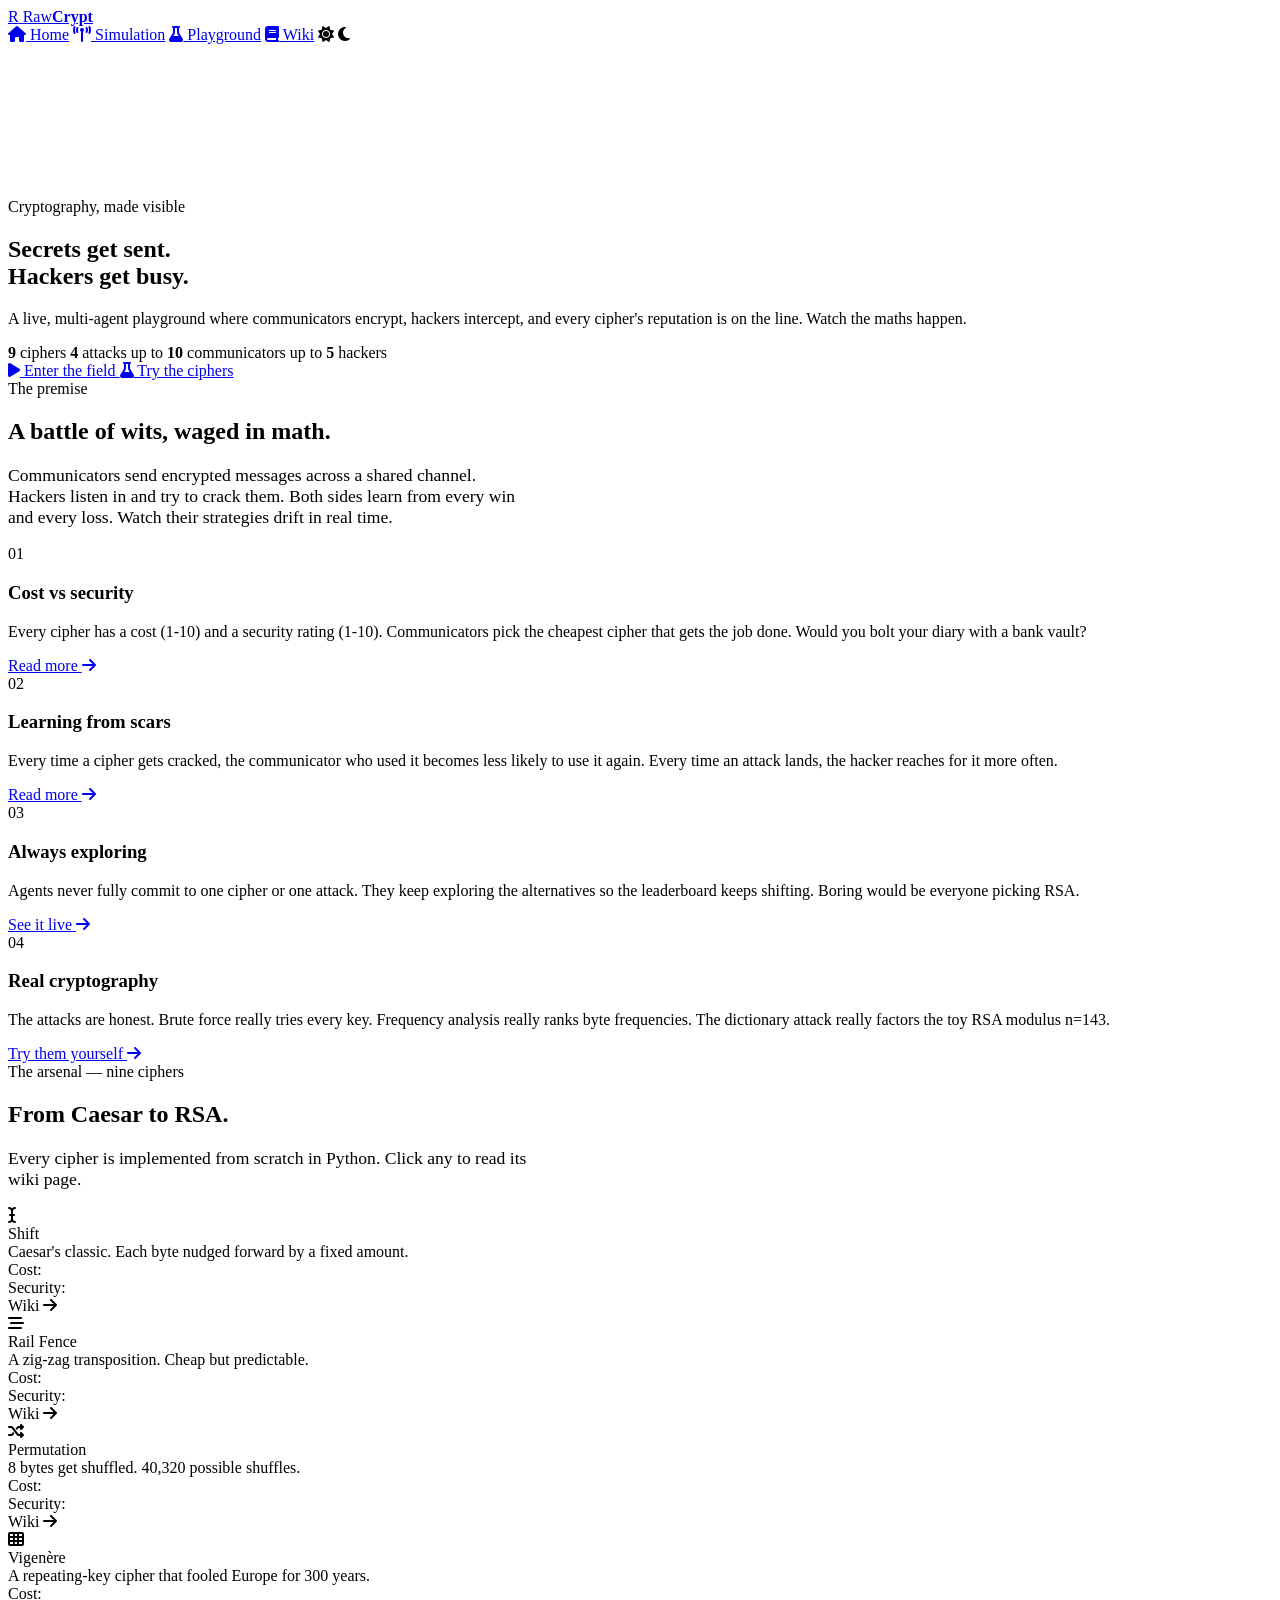
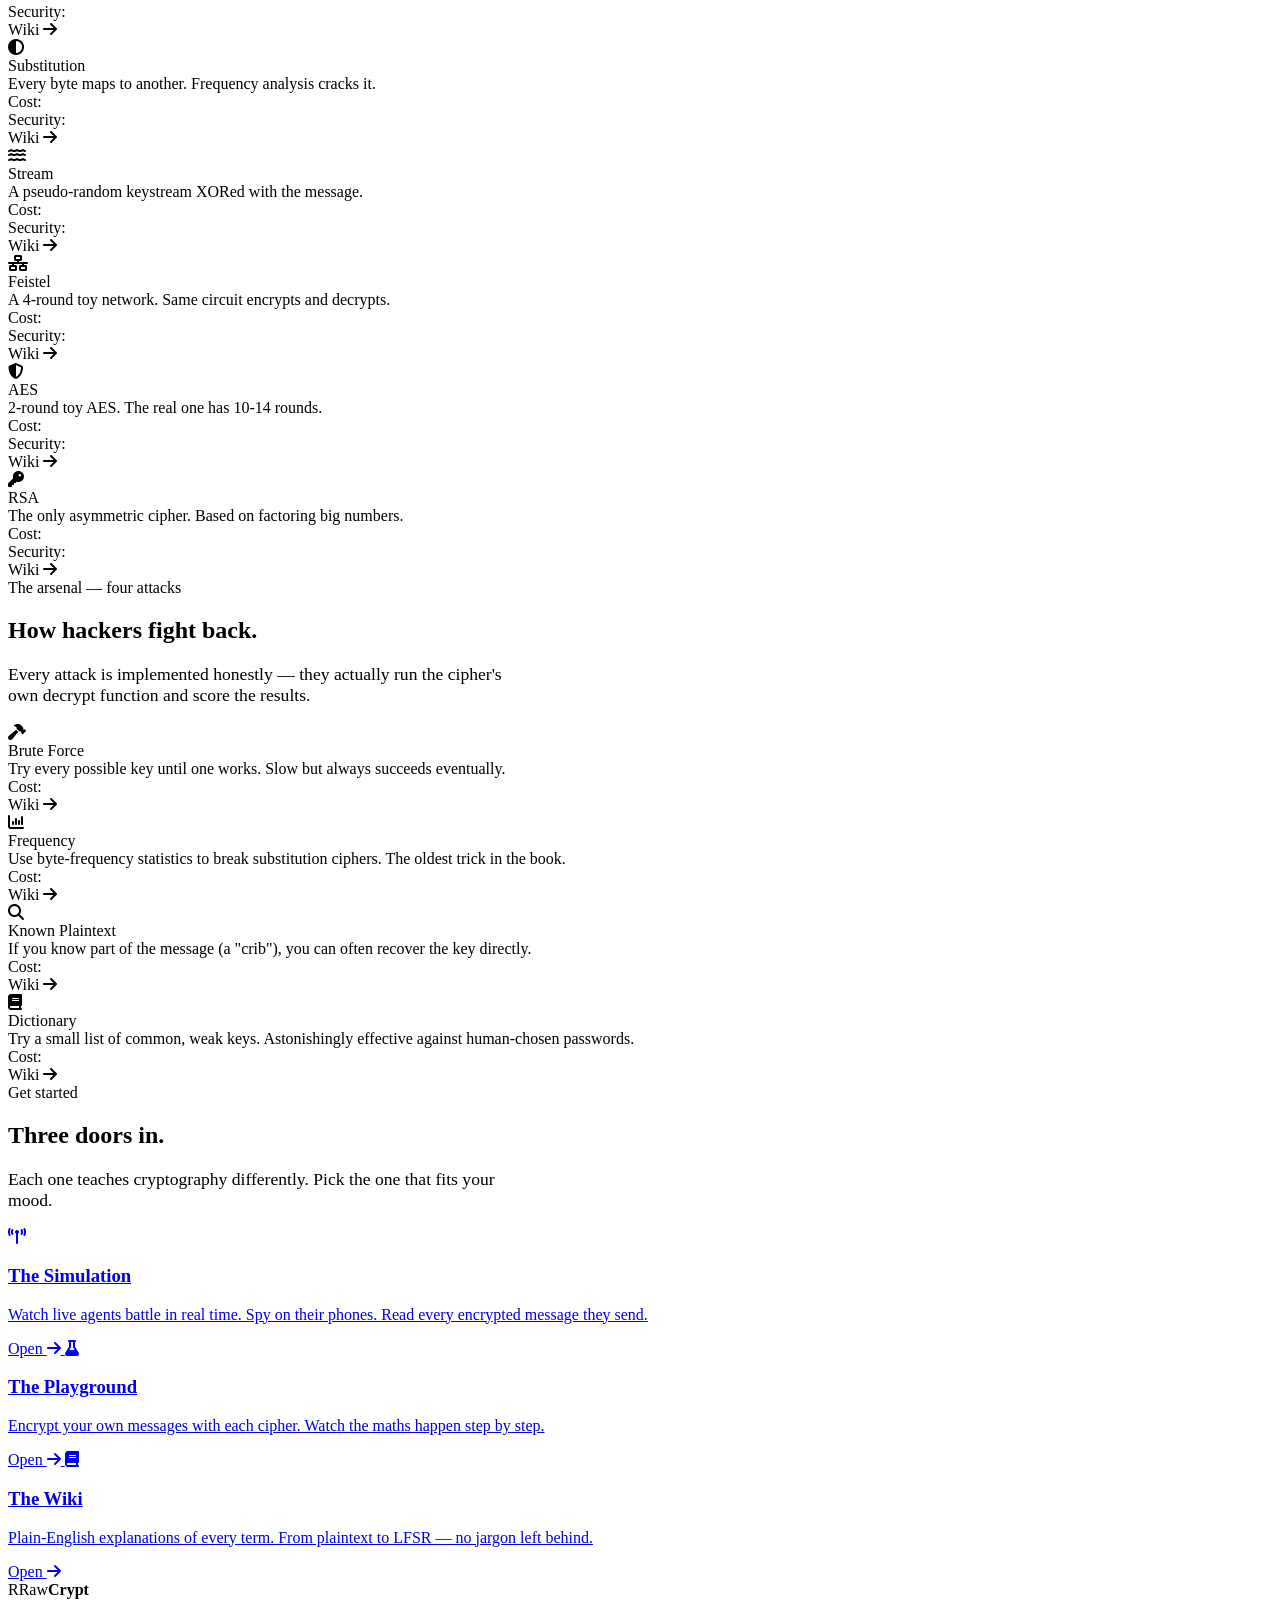
==== frontend/index.html @ 0ae80d66 "Fix 21 UX issues: permutation inputs, theme toggle, single-bar chart, tabs, etc. PERMUTATION INPUTS " ====
<!DOCTYPE html>
<html lang="en">
<head>
    <meta charset="UTF-8">
    <meta name="viewport" content="width=device-width, initial-scale=1.0">
    <title>RawCrypt — Watch cryptography come alive</title>
    <link rel="stylesheet" href="/css/styles.css">
    <link rel="stylesheet" href="https://cdnjs.cloudflare.com/ajax/libs/font-awesome/6.5.1/css/all.min.css">
    <link href="https://fonts.googleapis.com/css2?family=Inter:wght@400;500;600;700&family=IBM+Plex+Mono:wght@400;500;700&family=Space+Grotesk:wght@500;600;700&display=swap" rel="stylesheet">
</head>
<body>

<nav class="navbar">
    <div class="navbar-inner">
        <a href="/" class="brand-mark">
            <span class="glyph">R</span>
            <span class="word">Raw<b>Crypt</b></span>
        </a>
        <div class="nav-links">
            <a href="/"><i class="fa-solid fa-house"></i> <span>Home</span></a>
            <a href="/simulation"><i class="fa-solid fa-tower-broadcast"></i> <span>Simulation</span></a>
            <a href="/playground"><i class="fa-solid fa-flask"></i> <span>Playground</span></a>
            <a href="/wiki"><i class="fa-solid fa-book"></i> <span>Wiki</span></a>
            <span class="theme-toggle" role="button" aria-label="Toggle theme">
                <i class="fa-solid fa-sun ico sun"></i>
                <i class="fa-solid fa-moon ico moon"></i>
            </span>
        </div>
    </div>
</nav>

<section class="hero">
    <canvas id="matrix-canvas"></canvas>
    <div class="hero-content">
        <div class="eyebrow">Cryptography, made visible</div>
        <h1>Secrets get <span class="accent">sent</span>.<br>Hackers get <span class="accent">busy</span>.</h1>
        <p class="lead">A live, multi-agent playground where communicators encrypt, hackers intercept, and every cipher's reputation is on the line. Watch the maths happen.</p>
        <div class="hero-meta">
            <span><b>9</b> ciphers</span>
            <span><b>4</b> attacks</span>
            <span>up to <b>10</b> communicators</span>
            <span>up to <b>5</b> hackers</span>
        </div>
        <div class="hero-cta">
            <a href="/simulation" class="btn btn-primary">
                <i class="fa-solid fa-play"></i> Enter the field
            </a>
            <a href="/playground" class="btn btn-outline">
                <i class="fa-solid fa-flask"></i> Try the ciphers
            </a>
        </div>
    </div>
</section>

<section class="section">
    <div class="container">
        <div class="section-header">
            <div class="eyebrow">The premise</div>
            <h2>A battle of wits, waged in math.</h2>
            <p style="color:var(--text-muted);font-size:1.1rem;max-width:60ch">Communicators send encrypted messages across a shared channel. Hackers listen in and try to crack them. Both sides learn from every win and every loss. Watch their strategies drift in real time.</p>
        </div>

        <div class="feature-grid">
            <div class="feature-card">
                <div class="num">01</div>
                <h3>Cost vs security</h3>
                <p>Every cipher has a cost (1-10) and a security rating (1-10). Communicators pick the cheapest cipher that gets the job done. Would you bolt your diary with a bank vault?</p>
                <a href="/wiki#cipher" class="more">Read more <i class="fa-solid fa-arrow-right"></i></a>
            </div>
            <div class="feature-card">
                <div class="num">02</div>
                <h3>Learning from scars</h3>
                <p>Every time a cipher gets cracked, the communicator who used it becomes less likely to use it again. Every time an attack lands, the hacker reaches for it more often.</p>
                <a href="/wiki#attack" class="more">Read more <i class="fa-solid fa-arrow-right"></i></a>
            </div>
            <div class="feature-card">
                <div class="num">03</div>
                <h3>Always exploring</h3>
                <p>Agents never fully commit to one cipher or one attack. They keep exploring the alternatives so the leaderboard keeps shifting. Boring would be everyone picking RSA.</p>
                <a href="/simulation" class="more">See it live <i class="fa-solid fa-arrow-right"></i></a>
            </div>
            <div class="feature-card">
                <div class="num">04</div>
                <h3>Real cryptography</h3>
                <p>The attacks are honest. Brute force really tries every key. Frequency analysis really ranks byte frequencies. The dictionary attack really factors the toy RSA modulus n=143.</p>
                <a href="/playground" class="more">Try them yourself <i class="fa-solid fa-arrow-right"></i></a>
            </div>
        </div>
    </div>
</section>

<section class="section">
    <div class="container">
        <div class="section-header">
            <div class="eyebrow">The arsenal — nine ciphers</div>
            <h2>From Caesar to RSA.</h2>
            <p style="color:var(--text-muted);font-size:1.1rem;max-width:60ch">Every cipher is implemented from scratch in Python. Click any to read its wiki page.</p>
        </div>

        <div class="roster-grid">
            <a href="/wiki#shift" class="roster-card" style="text-decoration:none;color:inherit">
                <div class="icon-row"><i class="fa-solid fa-i-cursor"></i></div>
                <div class="name">Shift</div>
                <div class="desc">Caesar's classic. Each byte nudged forward by a fixed amount.</div>
                <div class="meters" style="flex-direction:column;gap:6px;align-items:flex-start">
                    <div class="meter">Cost: <div class="dots"><span class="dot on"></span><span class="dot"></span><span class="dot"></span><span class="dot"></span><span class="dot"></span><span class="dot"></span><span class="dot"></span><span class="dot"></span><span class="dot"></span><span class="dot"></span></div></div>
                    <div class="meter">Security: <div class="dots"><span class="dot on sec"></span><span class="dot"></span><span class="dot"></span><span class="dot"></span><span class="dot"></span><span class="dot"></span><span class="dot"></span><span class="dot"></span><span class="dot"></span><span class="dot"></span></div></div>
                </div>
                <span class="more">Wiki <i class="fa-solid fa-arrow-right"></i></span>
            </a>
            <a href="/wiki#rail_fence" class="roster-card" style="text-decoration:none;color:inherit">
                <div class="icon-row"><i class="fa-solid fa-bars-staggered"></i></div>
                <div class="name">Rail Fence</div>
                <div class="desc">A zig-zag transposition. Cheap but predictable.</div>
                <div class="meters" style="flex-direction:column;gap:6px;align-items:flex-start">
                    <div class="meter">Cost: <div class="dots"><span class="dot on"></span><span class="dot"></span><span class="dot"></span><span class="dot"></span><span class="dot"></span><span class="dot"></span><span class="dot"></span><span class="dot"></span><span class="dot"></span><span class="dot"></span></div></div>
                    <div class="meter">Security: <div class="dots"><span class="dot on sec"></span><span class="dot on sec"></span><span class="dot"></span><span class="dot"></span><span class="dot"></span><span class="dot"></span><span class="dot"></span><span class="dot"></span><span class="dot"></span><span class="dot"></span></div></div>
                </div>
                <span class="more">Wiki <i class="fa-solid fa-arrow-right"></i></span>
            </a>
            <a href="/wiki#permutation" class="roster-card" style="text-decoration:none;color:inherit">
                <div class="icon-row"><i class="fa-solid fa-shuffle"></i></div>
                <div class="name">Permutation</div>
                <div class="desc">8 bytes get shuffled. 40,320 possible shuffles.</div>
                <div class="meters" style="flex-direction:column;gap:6px;align-items:flex-start">
                    <div class="meter">Cost: <div class="dots"><span class="dot on"></span><span class="dot on"></span><span class="dot"></span><span class="dot"></span><span class="dot"></span><span class="dot"></span><span class="dot"></span><span class="dot"></span><span class="dot"></span><span class="dot"></span></div></div>
                    <div class="meter">Security: <div class="dots"><span class="dot on sec"></span><span class="dot on sec"></span><span class="dot on sec"></span><span class="dot"></span><span class="dot"></span><span class="dot"></span><span class="dot"></span><span class="dot"></span><span class="dot"></span><span class="dot"></span></div></div>
                </div>
                <span class="more">Wiki <i class="fa-solid fa-arrow-right"></i></span>
            </a>
            <a href="/wiki#vigenere" class="roster-card" style="text-decoration:none;color:inherit">
                <div class="icon-row"><i class="fa-solid fa-table-cells"></i></div>
                <div class="name">Vigenère</div>
                <div class="desc">A repeating-key cipher that fooled Europe for 300 years.</div>
                <div class="meters" style="flex-direction:column;gap:6px;align-items:flex-start">
                    <div class="meter">Cost: <div class="dots"><span class="dot on"></span><span class="dot on"></span><span class="dot"></span><span class="dot"></span><span class="dot"></span><span class="dot"></span><span class="dot"></span><span class="dot"></span><span class="dot"></span><span class="dot"></span></div></div>
                    <div class="meter">Security: <div class="dots"><span class="dot on sec"></span><span class="dot on sec"></span><span class="dot on sec"></span><span class="dot"></span><span class="dot"></span><span class="dot"></span><span class="dot"></span><span class="dot"></span><span class="dot"></span><span class="dot"></span></div></div>
                </div>
                <span class="more">Wiki <i class="fa-solid fa-arrow-right"></i></span>
            </a>
            <a href="/wiki#substitution" class="roster-card" style="text-decoration:none;color:inherit">
                <div class="icon-row"><i class="fa-solid fa-circle-half-stroke"></i></div>
                <div class="name">Substitution</div>
                <div class="desc">Every byte maps to another. Frequency analysis cracks it.</div>
                <div class="meters" style="flex-direction:column;gap:6px;align-items:flex-start">
                    <div class="meter">Cost: <div class="dots"><span class="dot on"></span><span class="dot on"></span><span class="dot on"></span><span class="dot"></span><span class="dot"></span><span class="dot"></span><span class="dot"></span><span class="dot"></span><span class="dot"></span><span class="dot"></span></div></div>
                    <div class="meter">Security: <div class="dots"><span class="dot on sec"></span><span class="dot on sec"></span><span class="dot on sec"></span><span class="dot on sec"></span><span class="dot"></span><span class="dot"></span><span class="dot"></span><span class="dot"></span><span class="dot"></span><span class="dot"></span></div></div>
                </div>
                <span class="more">Wiki <i class="fa-solid fa-arrow-right"></i></span>
            </a>
            <a href="/wiki#stream" class="roster-card" style="text-decoration:none;color:inherit">
                <div class="icon-row"><i class="fa-solid fa-water"></i></div>
                <div class="name">Stream</div>
                <div class="desc">A pseudo-random keystream XORed with the message.</div>
                <div class="meters" style="flex-direction:column;gap:6px;align-items:flex-start">
                    <div class="meter">Cost: <div class="dots"><span class="dot on"></span><span class="dot on"></span><span class="dot"></span><span class="dot"></span><span class="dot"></span><span class="dot"></span><span class="dot"></span><span class="dot"></span><span class="dot"></span><span class="dot"></span></div></div>
                    <div class="meter">Security: <div class="dots"><span class="dot on sec"></span><span class="dot on sec"></span><span class="dot on sec"></span><span class="dot on sec"></span><span class="dot on sec"></span><span class="dot"></span><span class="dot"></span><span class="dot"></span><span class="dot"></span><span class="dot"></span></div></div>
                </div>
                <span class="more">Wiki <i class="fa-solid fa-arrow-right"></i></span>
            </a>
            <a href="/wiki#feistel" class="roster-card" style="text-decoration:none;color:inherit">
                <div class="icon-row"><i class="fa-solid fa-network-wired"></i></div>
                <div class="name">Feistel</div>
                <div class="desc">A 4-round toy network. Same circuit encrypts and decrypts.</div>
                <div class="meters" style="flex-direction:column;gap:6px;align-items:flex-start">
                    <div class="meter">Cost: <div class="dots"><span class="dot on"></span><span class="dot on"></span><span class="dot on"></span><span class="dot"></span><span class="dot"></span><span class="dot"></span><span class="dot"></span><span class="dot"></span><span class="dot"></span><span class="dot"></span></div></div>
                    <div class="meter">Security: <div class="dots"><span class="dot on sec"></span><span class="dot on sec"></span><span class="dot on sec"></span><span class="dot on sec"></span><span class="dot on sec"></span><span class="dot on sec"></span><span class="dot"></span><span class="dot"></span><span class="dot"></span><span class="dot"></span></div></div>
                </div>
                <span class="more">Wiki <i class="fa-solid fa-arrow-right"></i></span>
            </a>
            <a href="/wiki#aes" class="roster-card" style="text-decoration:none;color:inherit">
                <div class="icon-row"><i class="fa-solid fa-shield-halved"></i></div>
                <div class="name">AES</div>
                <div class="desc">2-round toy AES. The real one has 10-14 rounds.</div>
                <div class="meters" style="flex-direction:column;gap:6px;align-items:flex-start">
                    <div class="meter">Cost: <div class="dots"><span class="dot on"></span><span class="dot on"></span><span class="dot on"></span><span class="dot on"></span><span class="dot on"></span><span class="dot"></span><span class="dot"></span><span class="dot"></span><span class="dot"></span><span class="dot"></span></div></div>
                    <div class="meter">Security: <div class="dots"><span class="dot on sec"></span><span class="dot on sec"></span><span class="dot on sec"></span><span class="dot on sec"></span><span class="dot on sec"></span><span class="dot on sec"></span><span class="dot on sec"></span><span class="dot on sec"></span><span class="dot"></span><span class="dot"></span></div></div>
                </div>
                <span class="more">Wiki <i class="fa-solid fa-arrow-right"></i></span>
            </a>
            <a href="/wiki#rsa" class="roster-card" style="text-decoration:none;color:inherit">
                <div class="icon-row"><i class="fa-solid fa-key"></i></div>
                <div class="name">RSA</div>
                <div class="desc">The only asymmetric cipher. Based on factoring big numbers.</div>
                <div class="meters" style="flex-direction:column;gap:6px;align-items:flex-start">
                    <div class="meter">Cost: <div class="dots"><span class="dot on"></span><span class="dot on"></span><span class="dot on"></span><span class="dot on"></span><span class="dot on"></span><span class="dot on"></span><span class="dot on"></span><span class="dot on"></span><span class="dot"></span><span class="dot"></span></div></div>
                    <div class="meter">Security: <div class="dots"><span class="dot on sec"></span><span class="dot on sec"></span><span class="dot on sec"></span><span class="dot on sec"></span><span class="dot on sec"></span><span class="dot on sec"></span><span class="dot on sec"></span><span class="dot on sec"></span><span class="dot on sec"></span><span class="dot on sec"></span></div></div>
                </div>
                <span class="more">Wiki <i class="fa-solid fa-arrow-right"></i></span>
            </a>
        </div>
    </div>
</section>

<section class="section">
    <div class="container">
        <div class="section-header">
            <div class="eyebrow">The arsenal — four attacks</div>
            <h2>How hackers fight back.</h2>
            <p style="color:var(--text-muted);font-size:1.1rem;max-width:60ch">Every attack is implemented honestly — they actually run the cipher's own decrypt function and score the results.</p>
        </div>

        <div class="roster-grid">
            <a href="/wiki#brute_force" class="roster-card" style="text-decoration:none;color:inherit">
                <div class="icon-row"><i class="fa-solid fa-hammer" style="color:var(--danger)"></i></div>
                <div class="name">Brute Force</div>
                <div class="desc">Try every possible key until one works. Slow but always succeeds eventually.</div>
                <div class="meters" style="flex-direction:column;gap:6px;align-items:flex-start">
                    <div class="meter">Cost: <div class="dots"><span class="dot on dng"></span><span class="dot on dng"></span><span class="dot on dng"></span><span class="dot on dng"></span><span class="dot"></span><span class="dot"></span><span class="dot"></span><span class="dot"></span><span class="dot"></span><span class="dot"></span></div></div>
                </div>
                <span class="more">Wiki <i class="fa-solid fa-arrow-right"></i></span>
            </a>
            <a href="/wiki#frequency" class="roster-card" style="text-decoration:none;color:inherit">
                <div class="icon-row"><i class="fa-solid fa-chart-column" style="color:var(--danger)"></i></div>
                <div class="name">Frequency</div>
                <div class="desc">Use byte-frequency statistics to break substitution ciphers. The oldest trick in the book.</div>
                <div class="meters" style="flex-direction:column;gap:6px;align-items:flex-start">
                    <div class="meter">Cost: <div class="dots"><span class="dot on dng"></span><span class="dot on dng"></span><span class="dot on dng"></span><span class="dot"></span><span class="dot"></span><span class="dot"></span><span class="dot"></span><span class="dot"></span><span class="dot"></span><span class="dot"></span></div></div>
                </div>
                <span class="more">Wiki <i class="fa-solid fa-arrow-right"></i></span>
            </a>
            <a href="/wiki#known_plaintext" class="roster-card" style="text-decoration:none;color:inherit">
                <div class="icon-row"><i class="fa-solid fa-magnifying-glass" style="color:var(--warning)"></i></div>
                <div class="name">Known Plaintext</div>
                <div class="desc">If you know part of the message (a "crib"), you can often recover the key directly.</div>
                <div class="meters" style="flex-direction:column;gap:6px;align-items:flex-start">
                    <div class="meter">Cost: <div class="dots"><span class="dot on" style="background:var(--warning)"></span><span class="dot on" style="background:var(--warning)"></span><span class="dot"></span><span class="dot"></span><span class="dot"></span><span class="dot"></span><span class="dot"></span><span class="dot"></span><span class="dot"></span><span class="dot"></span></div></div>
                </div>
                <span class="more">Wiki <i class="fa-solid fa-arrow-right"></i></span>
            </a>
            <a href="/wiki#dictionary" class="roster-card" style="text-decoration:none;color:inherit">
                <div class="icon-row"><i class="fa-solid fa-book" style="color:var(--warning)"></i></div>
                <div class="name">Dictionary</div>
                <div class="desc">Try a small list of common, weak keys. Astonishingly effective against human-chosen passwords.</div>
                <div class="meters" style="flex-direction:column;gap:6px;align-items:flex-start">
                    <div class="meter">Cost: <div class="dots"><span class="dot on" style="background:var(--warning)"></span><span class="dot"></span><span class="dot"></span><span class="dot"></span><span class="dot"></span><span class="dot"></span><span class="dot"></span><span class="dot"></span><span class="dot"></span><span class="dot"></span></div></div>
                </div>
                <span class="more">Wiki <i class="fa-solid fa-arrow-right"></i></span>
            </a>
        </div>
    </div>
</section>

<section class="section">
    <div class="container">
        <div class="section-header">
            <div class="eyebrow">Get started</div>
            <h2>Three doors in.</h2>
            <p style="color:var(--text-muted);font-size:1.1rem;max-width:60ch">Each one teaches cryptography differently. Pick the one that fits your mood.</p>
        </div>

        <div class="doors-row">
            <a href="/simulation" class="door-card">
                <i class="fa-solid fa-tower-broadcast door-icon"></i>
                <h3>The Simulation</h3>
                <p>Watch live agents battle in real time. Spy on their phones. Read every encrypted message they send.</p>
                <span class="more">Open <i class="fa-solid fa-arrow-right"></i></span>
            </a>
            <a href="/playground" class="door-card">
                <i class="fa-solid fa-flask door-icon"></i>
                <h3>The Playground</h3>
                <p>Encrypt your own messages with each cipher. Watch the maths happen step by step.</p>
                <span class="more">Open <i class="fa-solid fa-arrow-right"></i></span>
            </a>
            <a href="/wiki" class="door-card">
                <i class="fa-solid fa-book door-icon"></i>
                <h3>The Wiki</h3>
                <p>Plain-English explanations of every term. From plaintext to LFSR — no jargon left behind.</p>
                <span class="more">Open <i class="fa-solid fa-arrow-right"></i></span>
            </a>
        </div>
    </div>
</section>

<footer>
    <div class="container">
        <div class="brand-mark"><span class="glyph">R</span><span class="word">Raw<b>Crypt</b></span></div>
        <div style="font-family:var(--font-mono);font-size:0.78rem;color:var(--text-dim)">Built for curious teenagers</div>
    </div>
</footer>

<script src="/js/common.js"></script>
<script src="/js/matrix.js"></script>
</body>
</html>
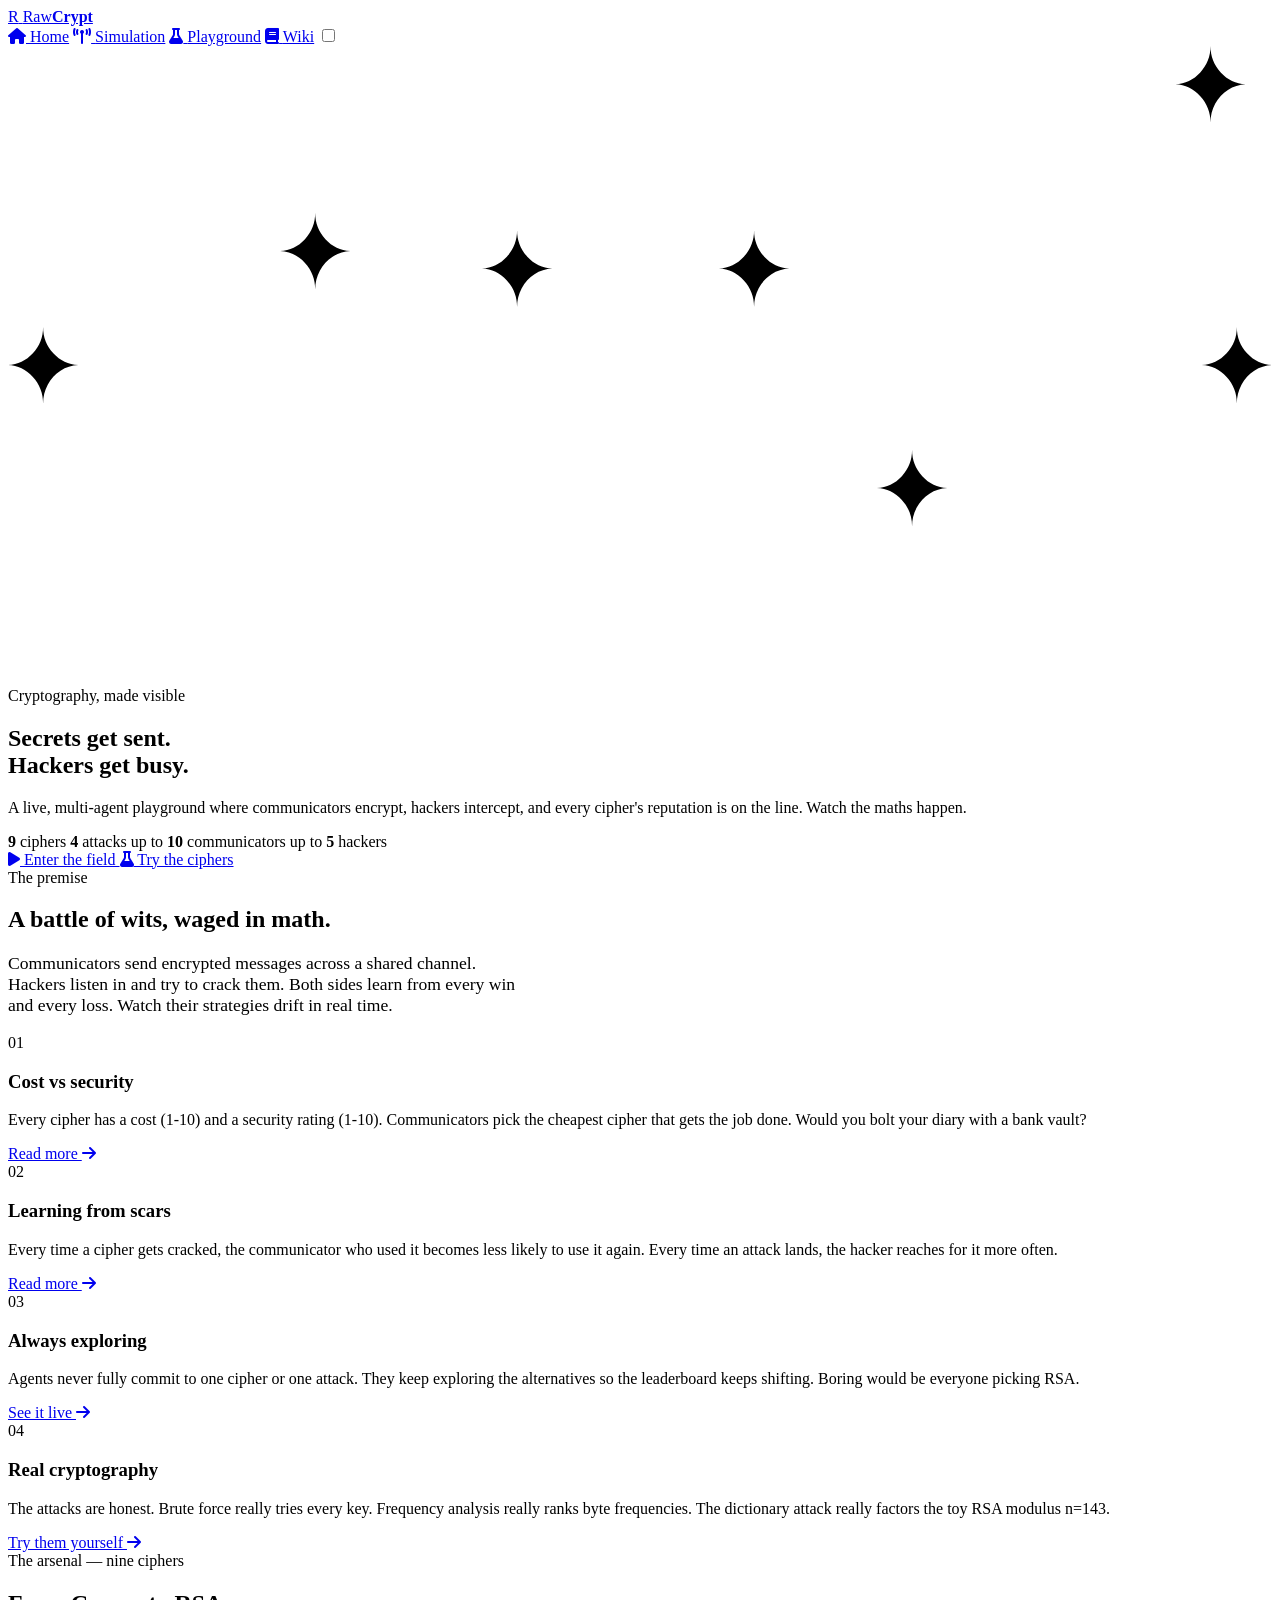
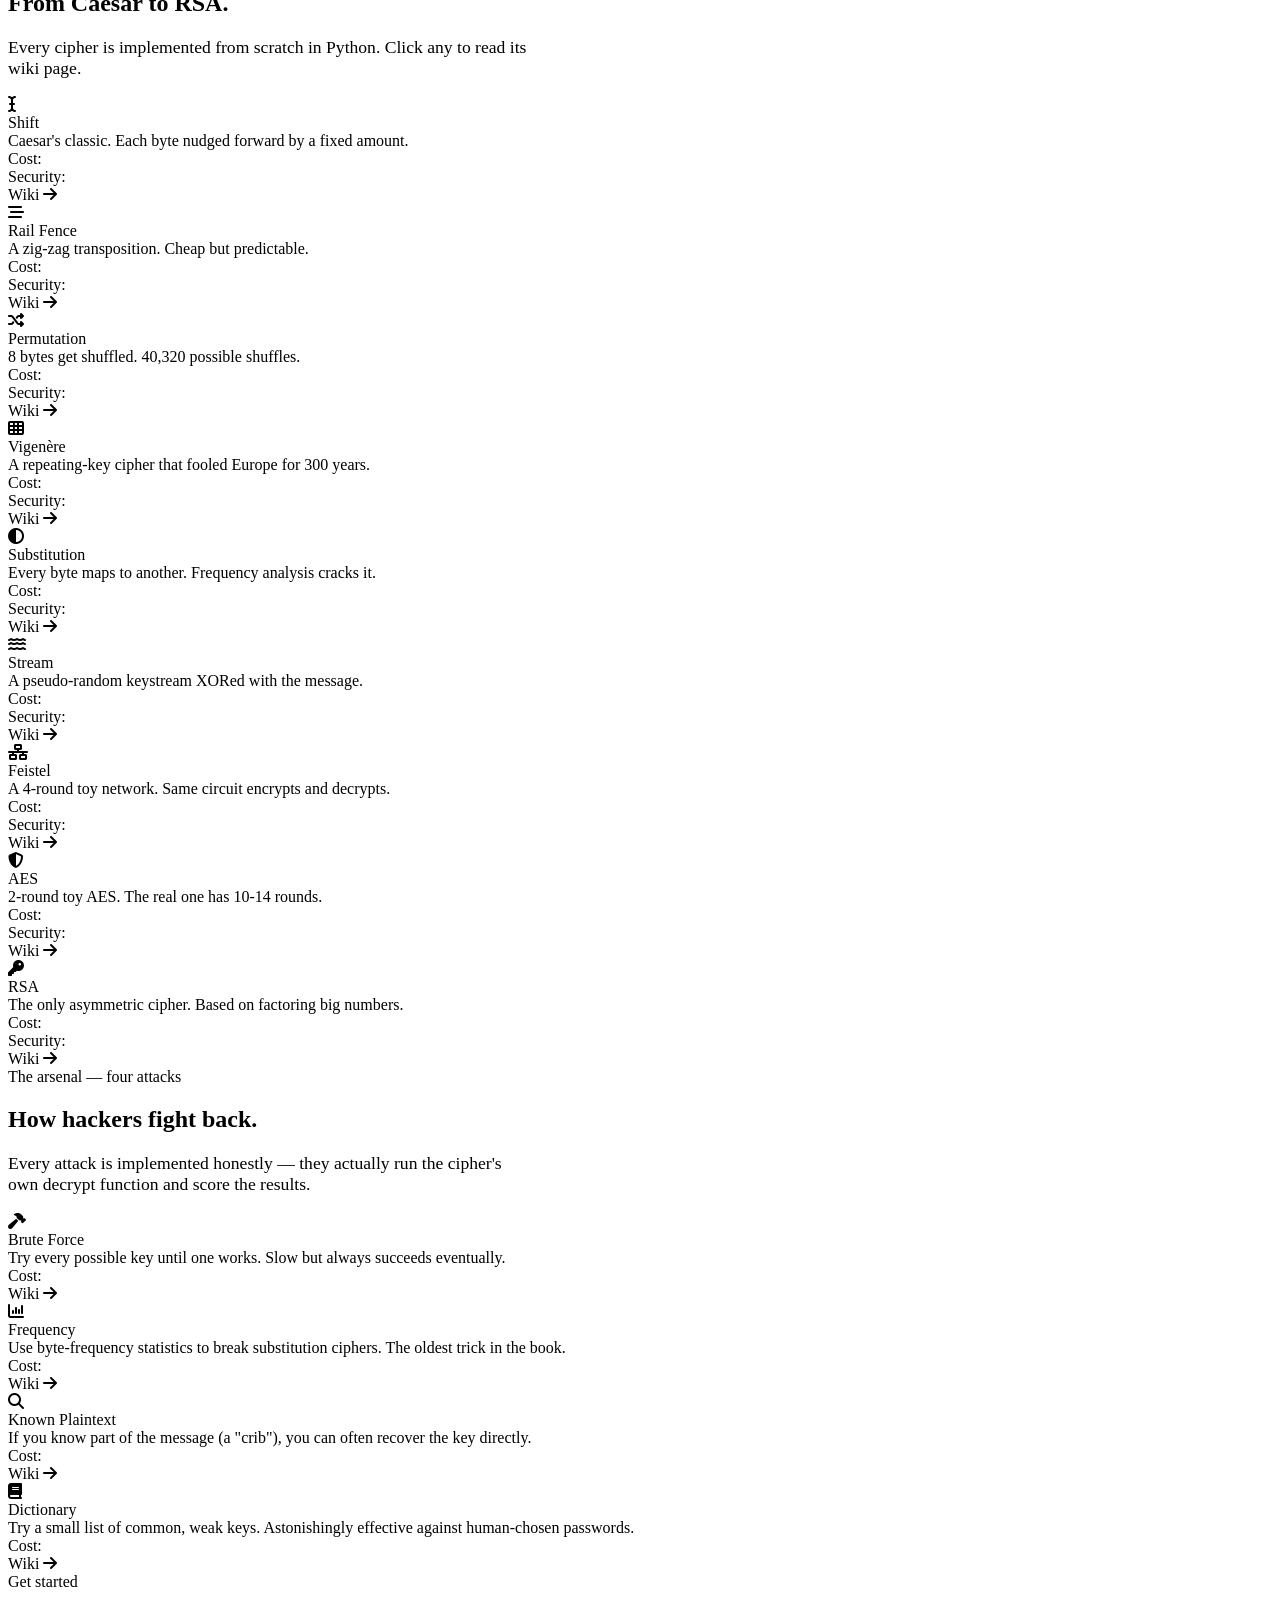
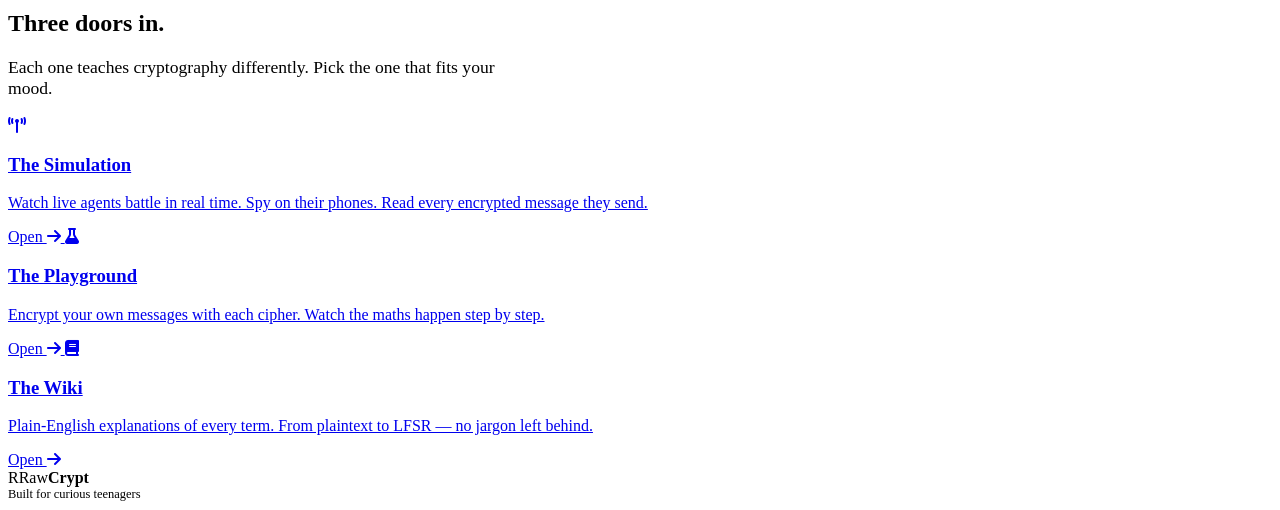
==== commit 196807e3: "Use exact UIVerse toggle + fix 7 UX issues THEME TOGGLE - Replaced the custom theme toggle with the " ====
--- a/frontend/index.html
+++ b/frontend/index.html
@@ -21,10 +21,26 @@
             <a href="/simulation"><i class="fa-solid fa-tower-broadcast"></i> <span>Simulation</span></a>
             <a href="/playground"><i class="fa-solid fa-flask"></i> <span>Playground</span></a>
             <a href="/wiki"><i class="fa-solid fa-book"></i> <span>Wiki</span></a>
-            <span class="theme-toggle" role="button" aria-label="Toggle theme">
-                <i class="fa-solid fa-sun ico sun"></i>
-                <i class="fa-solid fa-moon ico moon"></i>
-            </span>
+            <label class="theme-switch">
+  <input type="checkbox" class="theme-switch__checkbox">
+  <div class="theme-switch__container">
+    <div class="theme-switch__clouds"></div>
+    <div class="theme-switch__stars-container">
+      <svg xmlns="http://www.w3.org/2000/svg" viewBox="0 0 144 55" fill="none">
+        <path fill-rule="evenodd" clip-rule="evenodd" d="M135.831 3.00688C135.055 3.85027 134.111 4.29946 133 4.35447C134.111 4.40947 135.055 4.85867 135.831 5.71123C136.607 6.55462 136.996 7.56303 136.996 8.72727C136.996 7.95722 137.172 7.25134 137.525 6.59129C137.886 5.93124 138.372 5.39954 138.98 5.00535C139.598 4.60199 140.268 4.39114 141 4.35447C139.88 4.2903 138.936 3.85027 138.16 3.00688C137.384 2.16348 136.996 1.16425 136.996 0C136.996 1.16425 136.607 2.16348 135.831 3.00688ZM31 23.3545C32.1114 23.2995 33.0551 22.8503 33.8313 22.0069C34.6075 21.1635 34.9956 20.1642 34.9956 19C34.9956 20.1642 35.3837 21.1635 36.1599 22.0069C36.9361 22.8503 37.8798 23.2903 39 23.3545C38.2679 23.3911 37.5976 23.602 36.9802 24.0053C36.3716 24.3995 35.8864 24.9312 35.5248 25.5913C35.172 26.2513 34.9956 26.9572 34.9956 27.7273C34.9956 26.563 34.6075 25.5546 33.8313 24.7112C33.0551 23.8587 32.1114 23.4095 31 23.3545ZM0 36.3545C1.11136 36.2995 2.05513 35.8503 2.83131 35.0069C3.6075 34.1635 3.99559 33.1642 3.99559 32C3.99559 33.1642 4.38368 34.1635 5.15987 35.0069C5.93605 35.8503 6.87982 36.2903 8 36.3545C7.26792 36.3911 6.59757 36.602 5.98015 37.0053C5.37155 37.3995 4.88644 37.9312 4.52481 38.5913C4.172 39.2513 3.99559 39.9572 3.99559 40.7273C3.99559 39.563 3.6075 38.5546 2.83131 37.7112C2.05513 36.8587 1.11136 36.4095 0 36.3545ZM56.8313 24.0069C56.0551 24.8503 55.1114 25.2995 54 25.3545C55.1114 25.4095 56.0551 25.8587 56.8313 26.7112C57.6075 27.5546 57.9956 28.563 57.9956 29.7273C57.9956 28.9572 58.172 28.2513 58.5248 27.5913C58.8864 26.9312 59.3716 26.3995 59.9802 26.0053C60.5976 25.602 61.2679 25.3911 62 25.3545C60.8798 25.2903 59.9361 24.8503 59.1599 24.0069C58.3837 23.1635 57.9956 22.1642 57.9956 21C57.9956 22.1642 57.6075 23.1635 56.8313 24.0069ZM81 25.3545C82.1114 25.2995 83.0551 24.8503 83.8313 24.0069C84.6075 23.1635 84.9956 22.1642 84.9956 21C84.9956 22.1642 85.3837 23.1635 86.1599 24.0069C86.9361 24.8503 87.8798 25.2903 89 25.3545C88.2679 25.3911 87.5976 25.602 86.9802 26.0053C86.3716 26.3995 85.8864 26.9312 85.5248 27.5913C85.172 28.2513 84.9956 28.9572 84.9956 29.7273C84.9956 28.563 84.6075 27.5546 83.8313 26.7112C83.0551 25.8587 82.1114 25.4095 81 25.3545ZM136 36.3545C137.111 36.2995 138.055 35.8503 138.831 35.0069C139.607 34.1635 139.996 33.1642 139.996 32C139.996 33.1642 140.384 34.1635 141.16 35.0069C141.936 35.8503 142.88 36.2903 144 36.3545C143.268 36.3911 142.598 36.602 141.98 37.0053C141.372 37.3995 140.886 37.9312 140.525 38.5913C140.172 39.2513 139.996 39.9572 139.996 40.7273C139.996 39.563 139.607 38.5546 138.831 37.7112C138.055 36.8587 137.111 36.4095 136 36.3545ZM101.831 49.0069C101.055 49.8503 100.111 50.2995 99 50.3545C100.111 50.4095 101.055 50.8587 101.831 51.7112C102.607 52.5546 102.996 53.563 102.996 54.7273C102.996 53.9572 103.172 53.2513 103.525 52.5913C103.886 51.9312 104.372 51.3995 104.98 51.0053C105.598 50.602 106.268 50.3911 107 50.3545C105.88 50.2903 104.936 49.8503 104.16 49.0069C103.384 48.1635 102.996 47.1642 102.996 46C102.996 47.1642 102.607 48.1635 101.831 49.0069Z" fill="currentColor"></path>
+      </svg>
+    </div>
+    <div class="theme-switch__circle-container">
+      <div class="theme-switch__sun-moon-container">
+        <div class="theme-switch__moon">
+          <div class="theme-switch__spot"></div>
+          <div class="theme-switch__spot"></div>
+          <div class="theme-switch__spot"></div>
+        </div>
+      </div>
+    </div>
+  </div>
+</label>
         </div>
     </div>
 </nav>
@@ -206,7 +222,7 @@
                 <div class="name">Brute Force</div>
                 <div class="desc">Try every possible key until one works. Slow but always succeeds eventually.</div>
                 <div class="meters" style="flex-direction:column;gap:6px;align-items:flex-start">
-                    <div class="meter">Cost: <div class="dots"><span class="dot on dng"></span><span class="dot on dng"></span><span class="dot on dng"></span><span class="dot on dng"></span><span class="dot"></span><span class="dot"></span><span class="dot"></span><span class="dot"></span><span class="dot"></span><span class="dot"></span></div></div>
+                    <div class="meter">Cost: <div class="dots"><span class="dot on dng"></span><span class="dot on dng"></span><span class="dot on dng"></span><span class="dot on dng"></span><span class="dot"></span></div></div>
                 </div>
                 <span class="more">Wiki <i class="fa-solid fa-arrow-right"></i></span>
             </a>
@@ -215,7 +231,7 @@
                 <div class="name">Frequency</div>
                 <div class="desc">Use byte-frequency statistics to break substitution ciphers. The oldest trick in the book.</div>
                 <div class="meters" style="flex-direction:column;gap:6px;align-items:flex-start">
-                    <div class="meter">Cost: <div class="dots"><span class="dot on dng"></span><span class="dot on dng"></span><span class="dot on dng"></span><span class="dot"></span><span class="dot"></span><span class="dot"></span><span class="dot"></span><span class="dot"></span><span class="dot"></span><span class="dot"></span></div></div>
+                    <div class="meter">Cost: <div class="dots"><span class="dot on dng"></span><span class="dot on dng"></span><span class="dot on dng"></span><span class="dot"></span><span class="dot"></span></div></div>
                 </div>
                 <span class="more">Wiki <i class="fa-solid fa-arrow-right"></i></span>
             </a>
@@ -224,7 +240,7 @@
                 <div class="name">Known Plaintext</div>
                 <div class="desc">If you know part of the message (a "crib"), you can often recover the key directly.</div>
                 <div class="meters" style="flex-direction:column;gap:6px;align-items:flex-start">
-                    <div class="meter">Cost: <div class="dots"><span class="dot on" style="background:var(--warning)"></span><span class="dot on" style="background:var(--warning)"></span><span class="dot"></span><span class="dot"></span><span class="dot"></span><span class="dot"></span><span class="dot"></span><span class="dot"></span><span class="dot"></span><span class="dot"></span></div></div>
+                    <div class="meter">Cost: <div class="dots"><span class="dot on" style="background:var(--warning)""></span><span class="dot on" style="background:var(--warning)""></span><span class="dot"></span><span class="dot"></span><span class="dot"></span></div></div>
                 </div>
                 <span class="more">Wiki <i class="fa-solid fa-arrow-right"></i></span>
             </a>
@@ -233,7 +249,7 @@
                 <div class="name">Dictionary</div>
                 <div class="desc">Try a small list of common, weak keys. Astonishingly effective against human-chosen passwords.</div>
                 <div class="meters" style="flex-direction:column;gap:6px;align-items:flex-start">
-                    <div class="meter">Cost: <div class="dots"><span class="dot on" style="background:var(--warning)"></span><span class="dot"></span><span class="dot"></span><span class="dot"></span><span class="dot"></span><span class="dot"></span><span class="dot"></span><span class="dot"></span><span class="dot"></span><span class="dot"></span></div></div>
+                    <div class="meter">Cost: <div class="dots"><span class="dot on" style="background:var(--warning)""></span><span class="dot"></span><span class="dot"></span><span class="dot"></span><span class="dot"></span></div></div>
                 </div>
                 <span class="more">Wiki <i class="fa-solid fa-arrow-right"></i></span>
             </a>
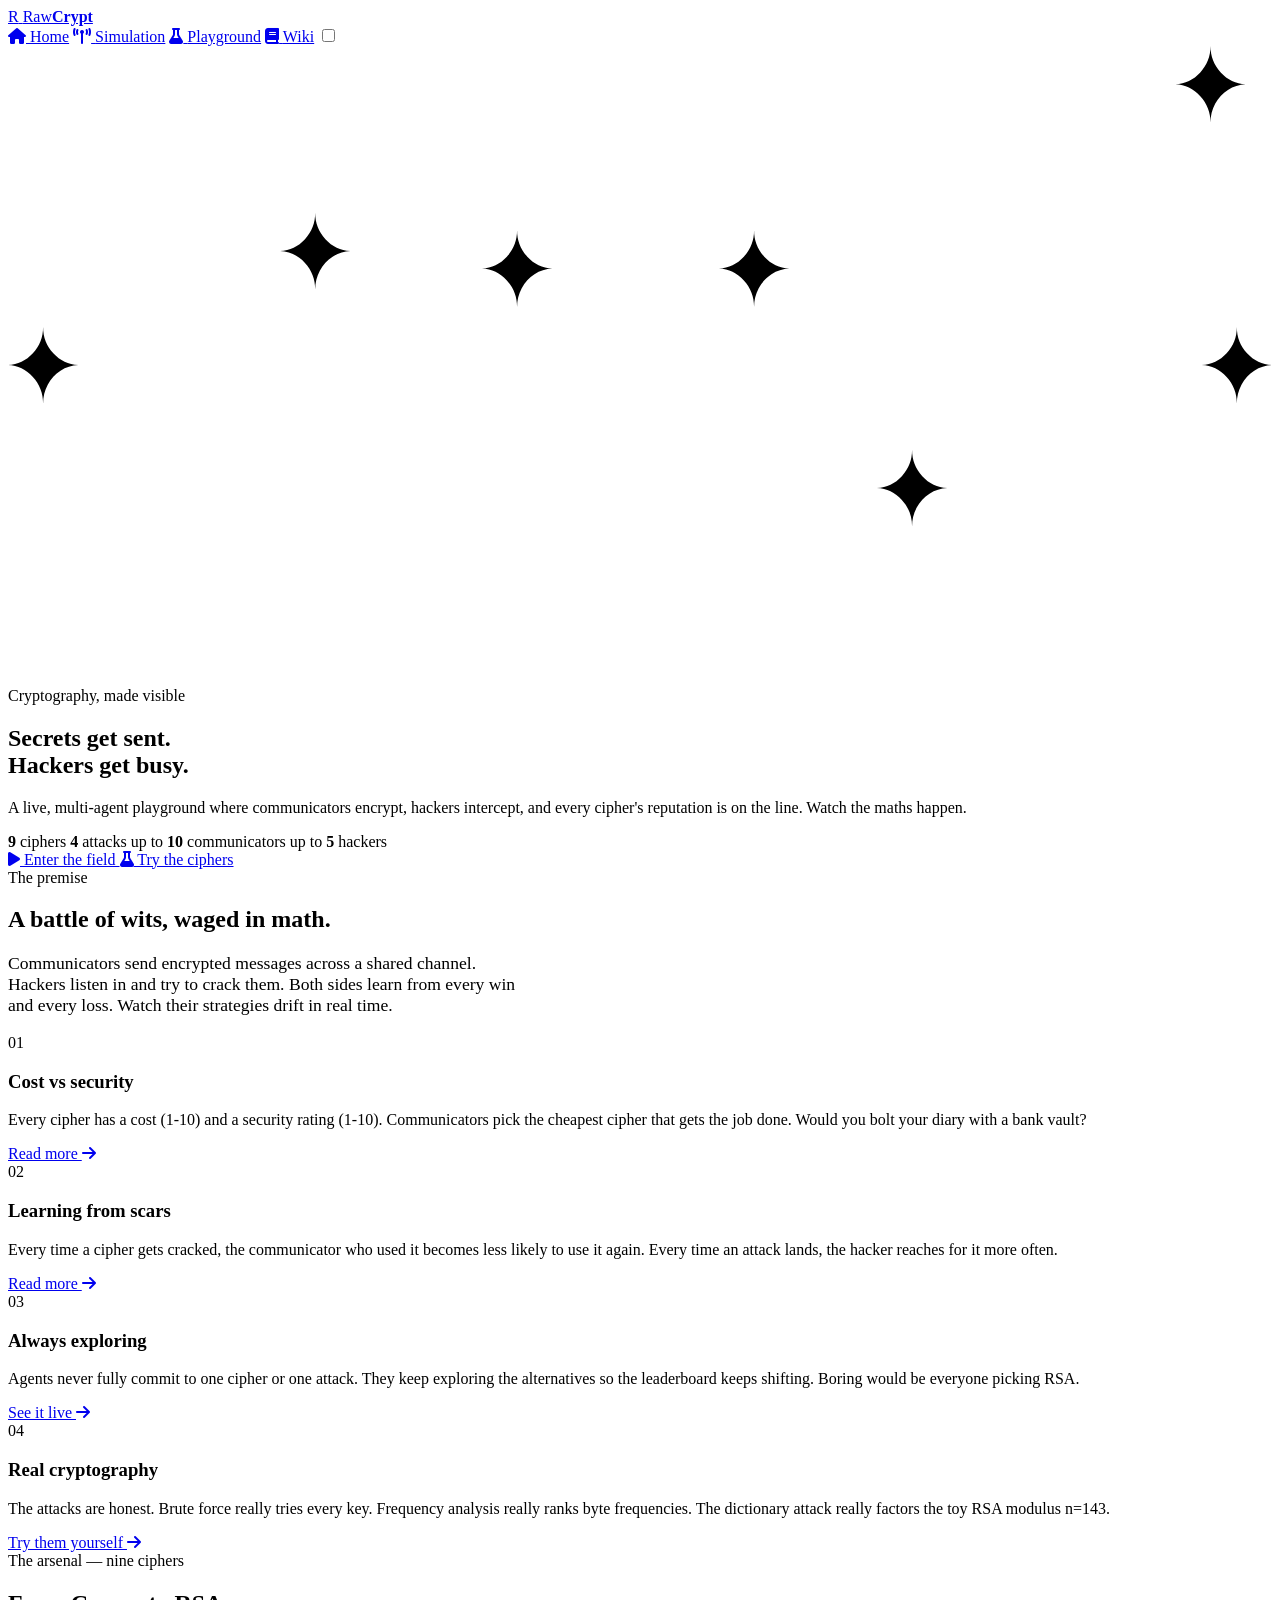
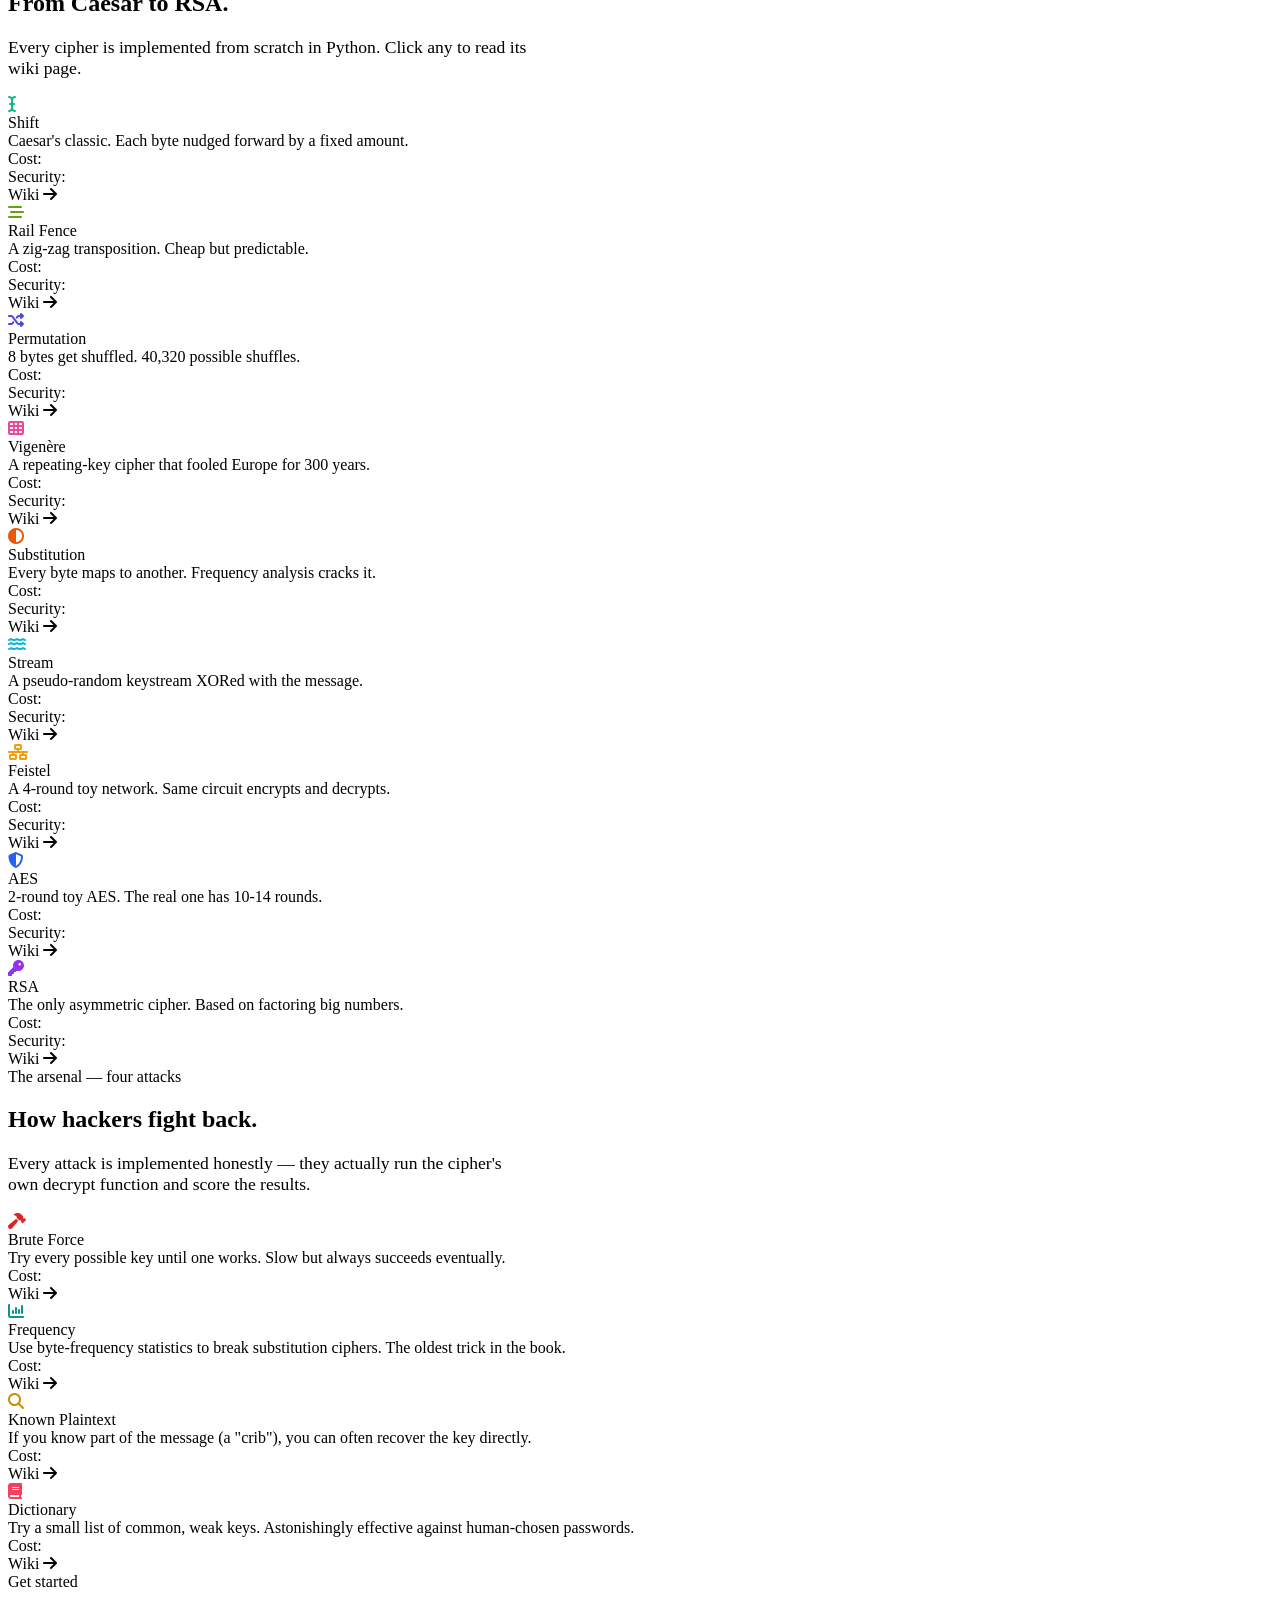
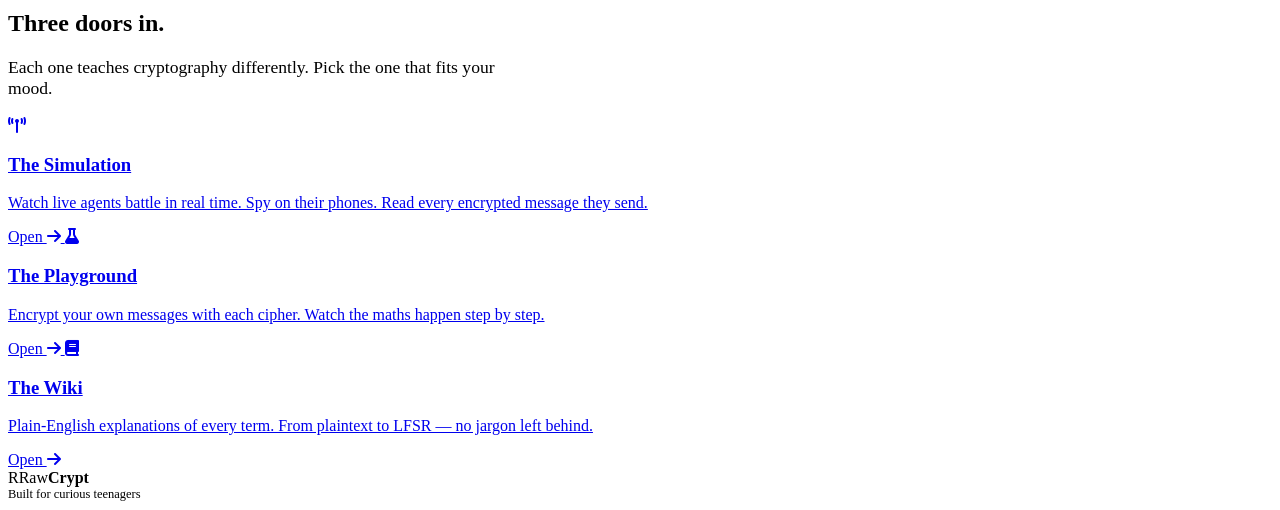
==== commit 8db1bd7a: "Apply exact hex color palette for ciphers, attacks, and broken overlay Cipher colors (used in usage " ====
--- a/frontend/index.html
+++ b/frontend/index.html
@@ -115,7 +115,7 @@
 
         <div class="roster-grid">
             <a href="/wiki#shift" class="roster-card" style="text-decoration:none;color:inherit">
-                <div class="icon-row"><i class="fa-solid fa-i-cursor"></i></div>
+                <div class="icon-row"><i class="fa-solid fa-i-cursor" style="color:#10B981"></i></div>
                 <div class="name">Shift</div>
                 <div class="desc">Caesar's classic. Each byte nudged forward by a fixed amount.</div>
                 <div class="meters" style="flex-direction:column;gap:6px;align-items:flex-start">
@@ -125,7 +125,7 @@
                 <span class="more">Wiki <i class="fa-solid fa-arrow-right"></i></span>
             </a>
             <a href="/wiki#rail_fence" class="roster-card" style="text-decoration:none;color:inherit">
-                <div class="icon-row"><i class="fa-solid fa-bars-staggered"></i></div>
+                <div class="icon-row"><i class="fa-solid fa-bars-staggered" style="color:#65A30D"></i></div>
                 <div class="name">Rail Fence</div>
                 <div class="desc">A zig-zag transposition. Cheap but predictable.</div>
                 <div class="meters" style="flex-direction:column;gap:6px;align-items:flex-start">
@@ -135,7 +135,7 @@
                 <span class="more">Wiki <i class="fa-solid fa-arrow-right"></i></span>
             </a>
             <a href="/wiki#permutation" class="roster-card" style="text-decoration:none;color:inherit">
-                <div class="icon-row"><i class="fa-solid fa-shuffle"></i></div>
+                <div class="icon-row"><i class="fa-solid fa-shuffle" style="color:#4F46E5"></i></div>
                 <div class="name">Permutation</div>
                 <div class="desc">8 bytes get shuffled. 40,320 possible shuffles.</div>
                 <div class="meters" style="flex-direction:column;gap:6px;align-items:flex-start">
@@ -145,7 +145,7 @@
                 <span class="more">Wiki <i class="fa-solid fa-arrow-right"></i></span>
             </a>
             <a href="/wiki#vigenere" class="roster-card" style="text-decoration:none;color:inherit">
-                <div class="icon-row"><i class="fa-solid fa-table-cells"></i></div>
+                <div class="icon-row"><i class="fa-solid fa-table-cells" style="color:#EC4899"></i></div>
                 <div class="name">Vigenère</div>
                 <div class="desc">A repeating-key cipher that fooled Europe for 300 years.</div>
                 <div class="meters" style="flex-direction:column;gap:6px;align-items:flex-start">
@@ -155,7 +155,7 @@
                 <span class="more">Wiki <i class="fa-solid fa-arrow-right"></i></span>
             </a>
             <a href="/wiki#substitution" class="roster-card" style="text-decoration:none;color:inherit">
-                <div class="icon-row"><i class="fa-solid fa-circle-half-stroke"></i></div>
+                <div class="icon-row"><i class="fa-solid fa-circle-half-stroke" style="color:#EA580C"></i></div>
                 <div class="name">Substitution</div>
                 <div class="desc">Every byte maps to another. Frequency analysis cracks it.</div>
                 <div class="meters" style="flex-direction:column;gap:6px;align-items:flex-start">
@@ -165,7 +165,7 @@
                 <span class="more">Wiki <i class="fa-solid fa-arrow-right"></i></span>
             </a>
             <a href="/wiki#stream" class="roster-card" style="text-decoration:none;color:inherit">
-                <div class="icon-row"><i class="fa-solid fa-water"></i></div>
+                <div class="icon-row"><i class="fa-solid fa-water" style="color:#06B6D4"></i></div>
                 <div class="name">Stream</div>
                 <div class="desc">A pseudo-random keystream XORed with the message.</div>
                 <div class="meters" style="flex-direction:column;gap:6px;align-items:flex-start">
@@ -175,7 +175,7 @@
                 <span class="more">Wiki <i class="fa-solid fa-arrow-right"></i></span>
             </a>
             <a href="/wiki#feistel" class="roster-card" style="text-decoration:none;color:inherit">
-                <div class="icon-row"><i class="fa-solid fa-network-wired"></i></div>
+                <div class="icon-row"><i class="fa-solid fa-network-wired" style="color:#F59E0B"></i></div>
                 <div class="name">Feistel</div>
                 <div class="desc">A 4-round toy network. Same circuit encrypts and decrypts.</div>
                 <div class="meters" style="flex-direction:column;gap:6px;align-items:flex-start">
@@ -185,7 +185,7 @@
                 <span class="more">Wiki <i class="fa-solid fa-arrow-right"></i></span>
             </a>
             <a href="/wiki#aes" class="roster-card" style="text-decoration:none;color:inherit">
-                <div class="icon-row"><i class="fa-solid fa-shield-halved"></i></div>
+                <div class="icon-row"><i class="fa-solid fa-shield-halved" style="color:#2563EB"></i></div>
                 <div class="name">AES</div>
                 <div class="desc">2-round toy AES. The real one has 10-14 rounds.</div>
                 <div class="meters" style="flex-direction:column;gap:6px;align-items:flex-start">
@@ -195,7 +195,7 @@
                 <span class="more">Wiki <i class="fa-solid fa-arrow-right"></i></span>
             </a>
             <a href="/wiki#rsa" class="roster-card" style="text-decoration:none;color:inherit">
-                <div class="icon-row"><i class="fa-solid fa-key"></i></div>
+                <div class="icon-row"><i class="fa-solid fa-key" style="color:#9333EA"></i></div>
                 <div class="name">RSA</div>
                 <div class="desc">The only asymmetric cipher. Based on factoring big numbers.</div>
                 <div class="meters" style="flex-direction:column;gap:6px;align-items:flex-start">
@@ -218,7 +218,7 @@
 
         <div class="roster-grid">
             <a href="/wiki#brute_force" class="roster-card" style="text-decoration:none;color:inherit">
-                <div class="icon-row"><i class="fa-solid fa-hammer" style="color:var(--danger)"></i></div>
+                <div class="icon-row"><i class="fa-solid fa-hammer" style="color:#DC2626"></i></div>
                 <div class="name">Brute Force</div>
                 <div class="desc">Try every possible key until one works. Slow but always succeeds eventually.</div>
                 <div class="meters" style="flex-direction:column;gap:6px;align-items:flex-start">
@@ -227,7 +227,7 @@
                 <span class="more">Wiki <i class="fa-solid fa-arrow-right"></i></span>
             </a>
             <a href="/wiki#frequency" class="roster-card" style="text-decoration:none;color:inherit">
-                <div class="icon-row"><i class="fa-solid fa-chart-column" style="color:var(--danger)"></i></div>
+                <div class="icon-row"><i class="fa-solid fa-chart-column" style="color:#0D9488"></i></div>
                 <div class="name">Frequency</div>
                 <div class="desc">Use byte-frequency statistics to break substitution ciphers. The oldest trick in the book.</div>
                 <div class="meters" style="flex-direction:column;gap:6px;align-items:flex-start">
@@ -236,7 +236,7 @@
                 <span class="more">Wiki <i class="fa-solid fa-arrow-right"></i></span>
             </a>
             <a href="/wiki#known_plaintext" class="roster-card" style="text-decoration:none;color:inherit">
-                <div class="icon-row"><i class="fa-solid fa-magnifying-glass" style="color:var(--warning)"></i></div>
+                <div class="icon-row"><i class="fa-solid fa-magnifying-glass" style="color:#CA8A04"></i></div>
                 <div class="name">Known Plaintext</div>
                 <div class="desc">If you know part of the message (a "crib"), you can often recover the key directly.</div>
                 <div class="meters" style="flex-direction:column;gap:6px;align-items:flex-start">
@@ -245,7 +245,7 @@
                 <span class="more">Wiki <i class="fa-solid fa-arrow-right"></i></span>
             </a>
             <a href="/wiki#dictionary" class="roster-card" style="text-decoration:none;color:inherit">
-                <div class="icon-row"><i class="fa-solid fa-book" style="color:var(--warning)"></i></div>
+                <div class="icon-row"><i class="fa-solid fa-book" style="color:#F43F5E"></i></div>
                 <div class="name">Dictionary</div>
                 <div class="desc">Try a small list of common, weak keys. Astonishingly effective against human-chosen passwords.</div>
                 <div class="meters" style="flex-direction:column;gap:6px;align-items:flex-start">
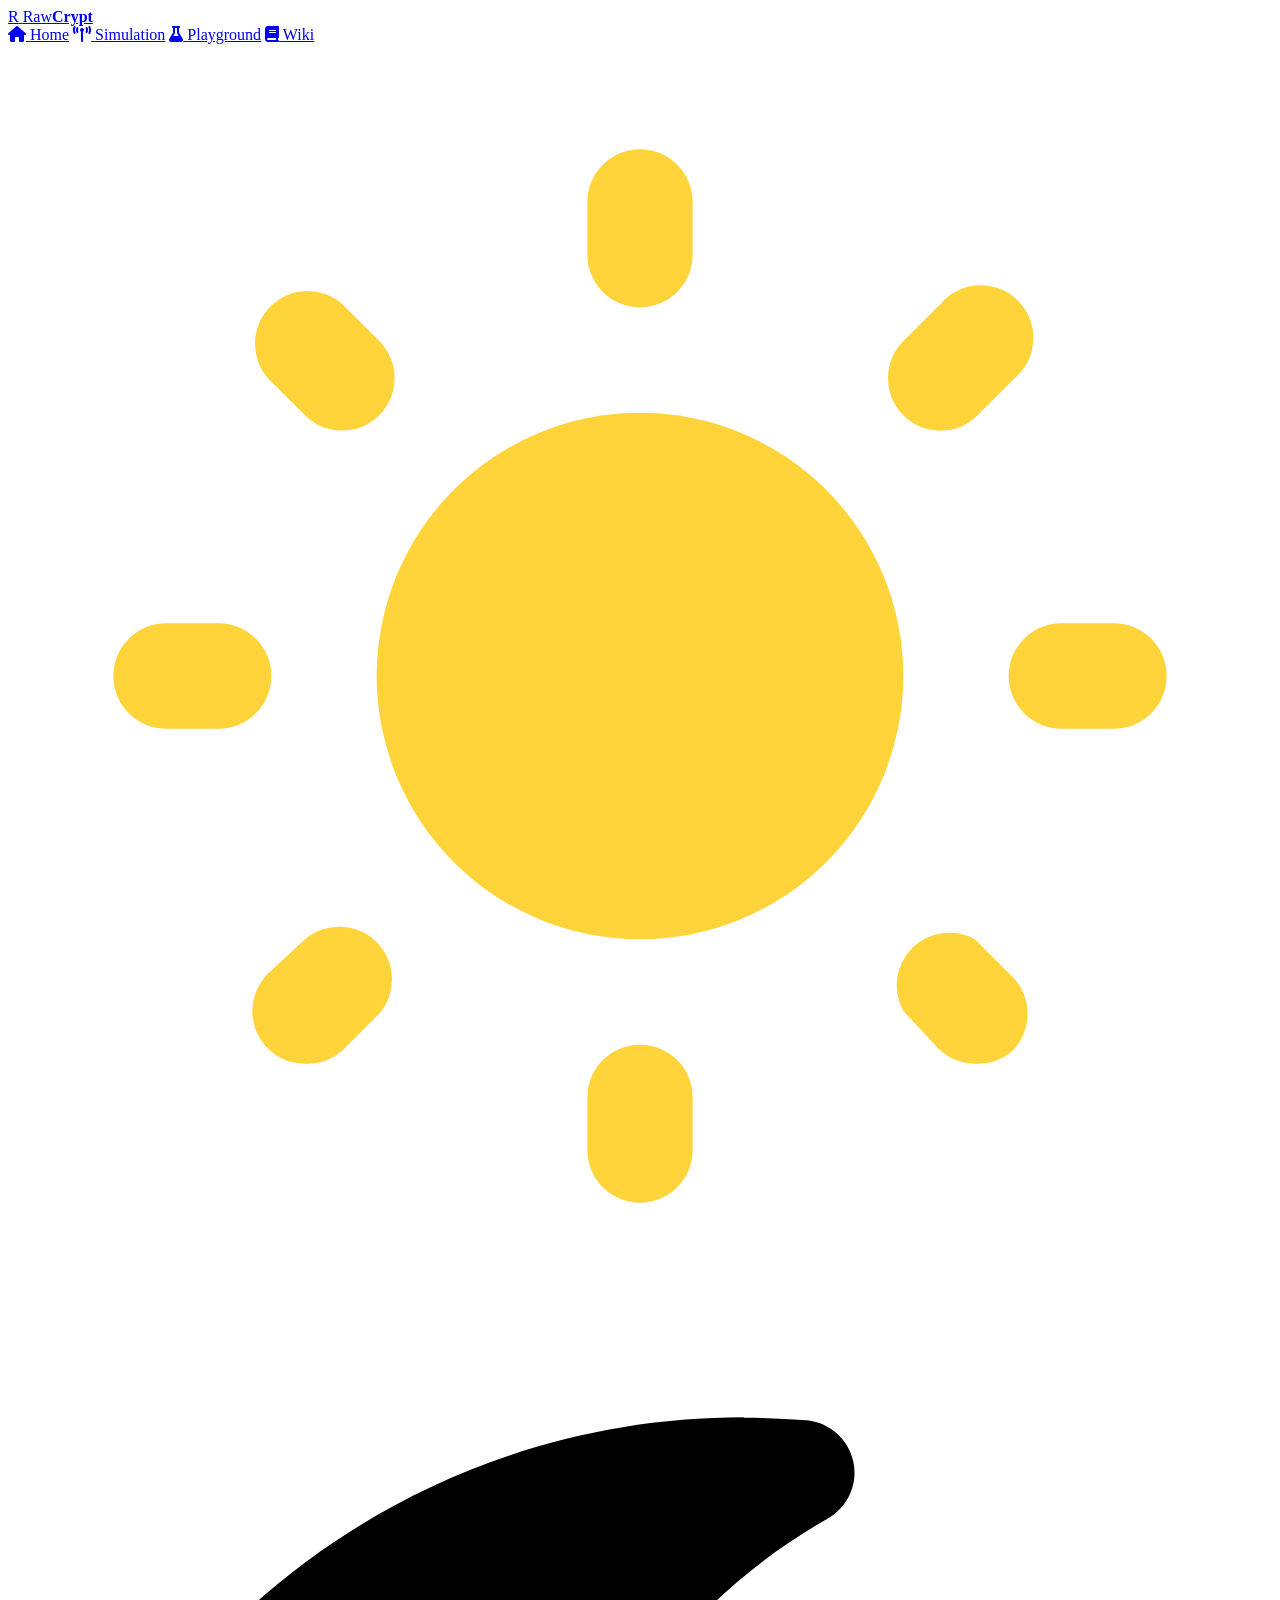
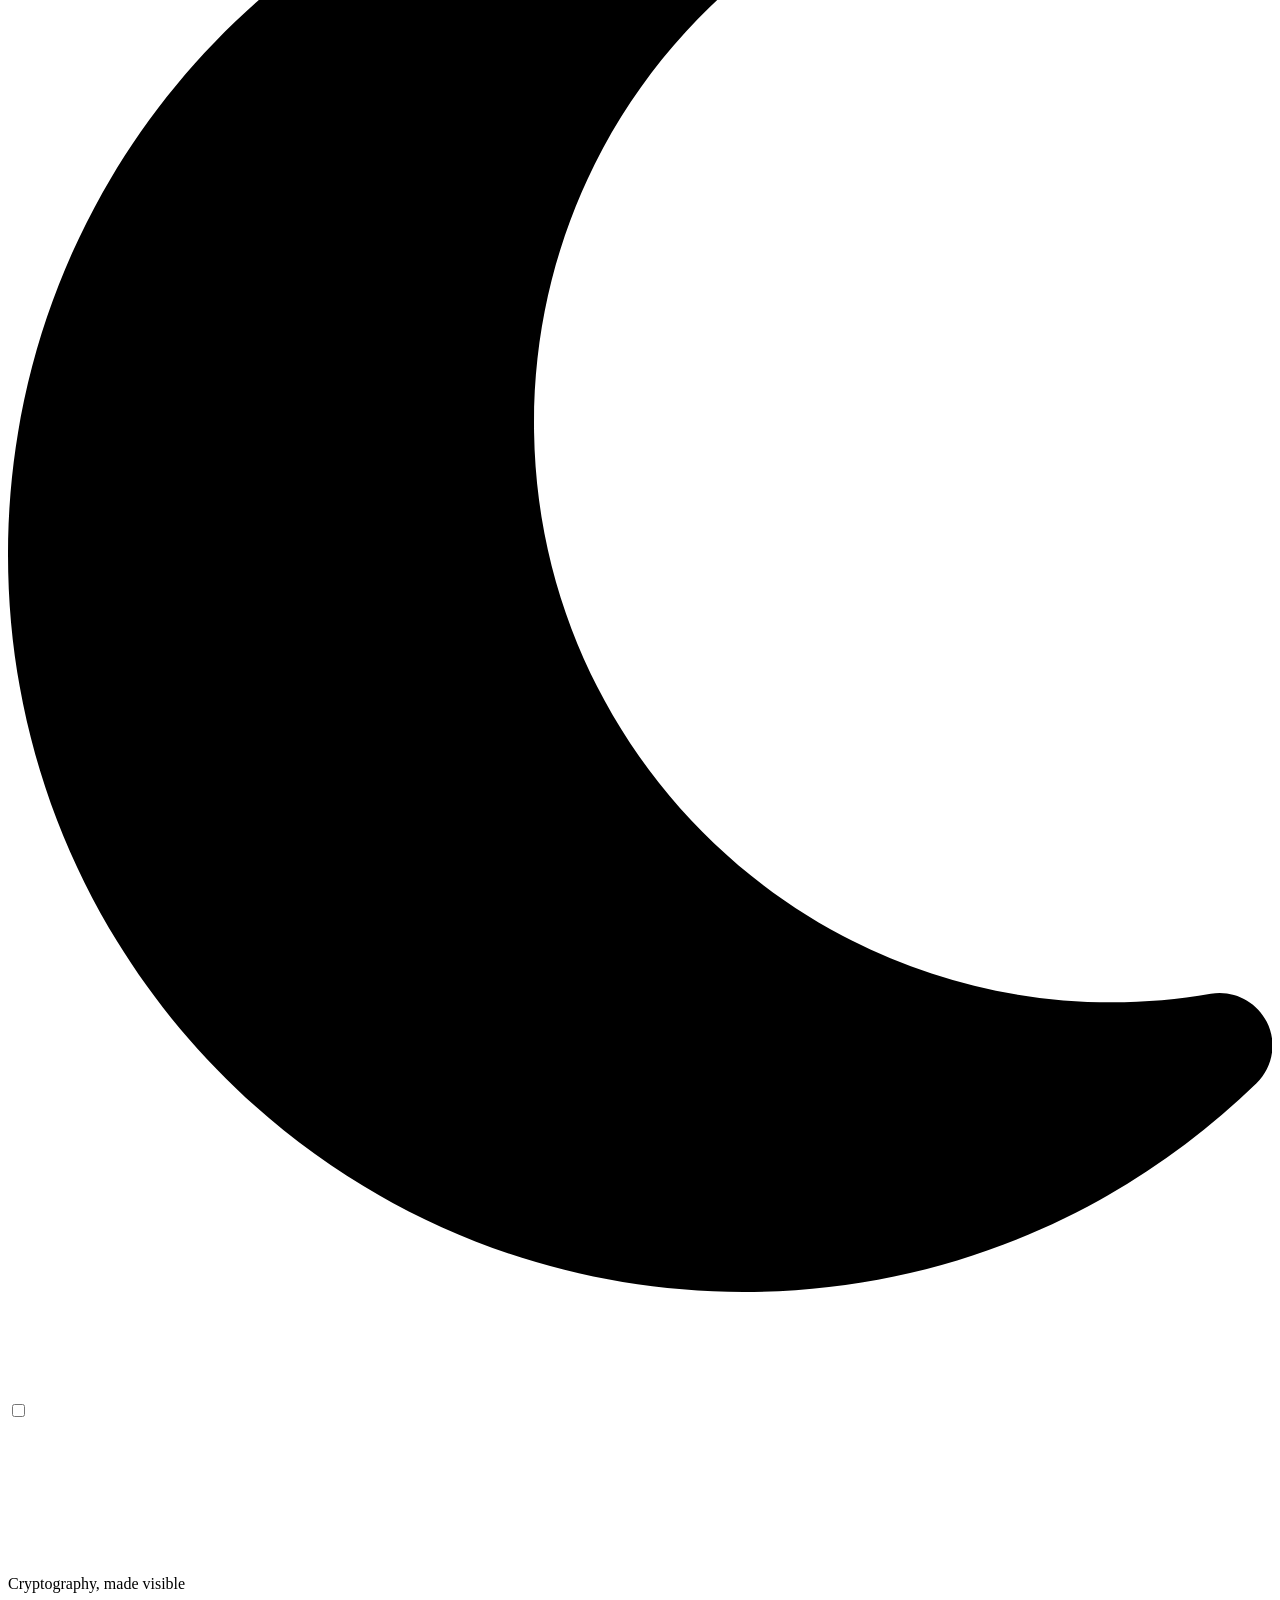
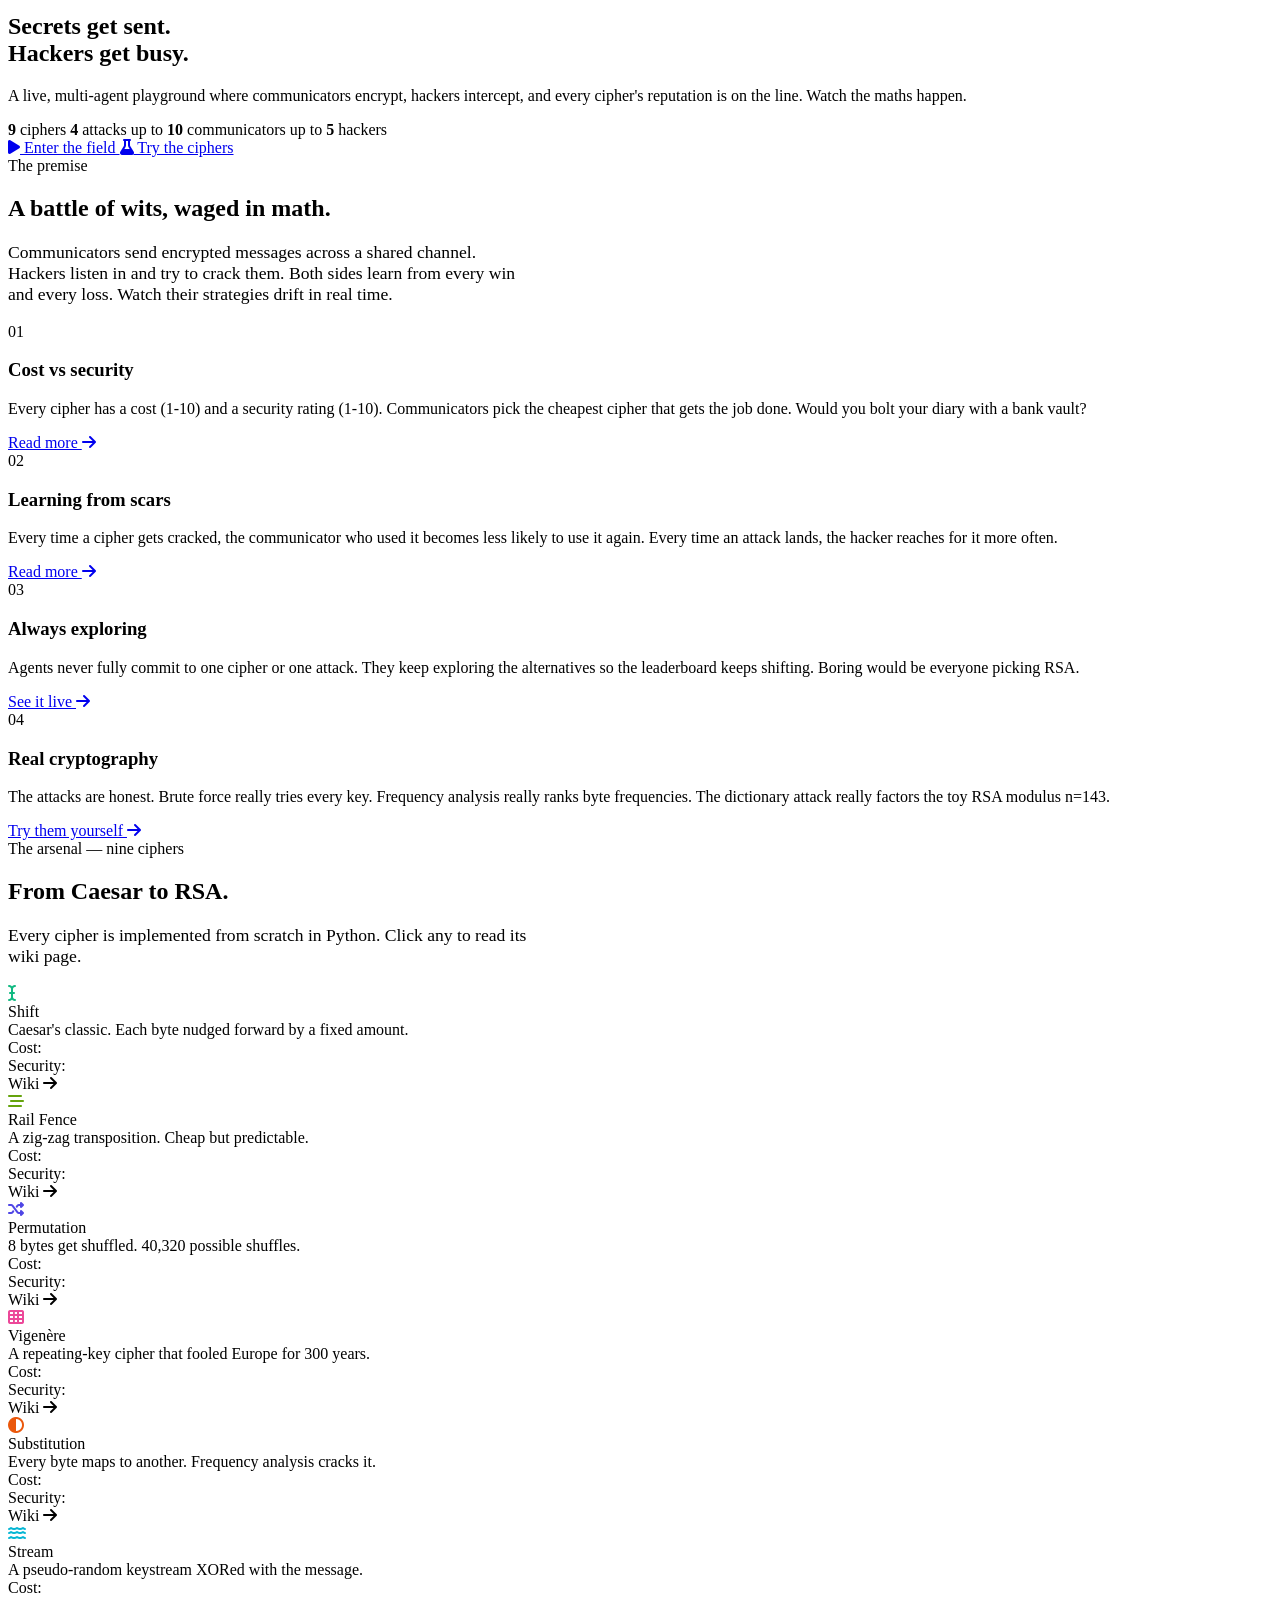
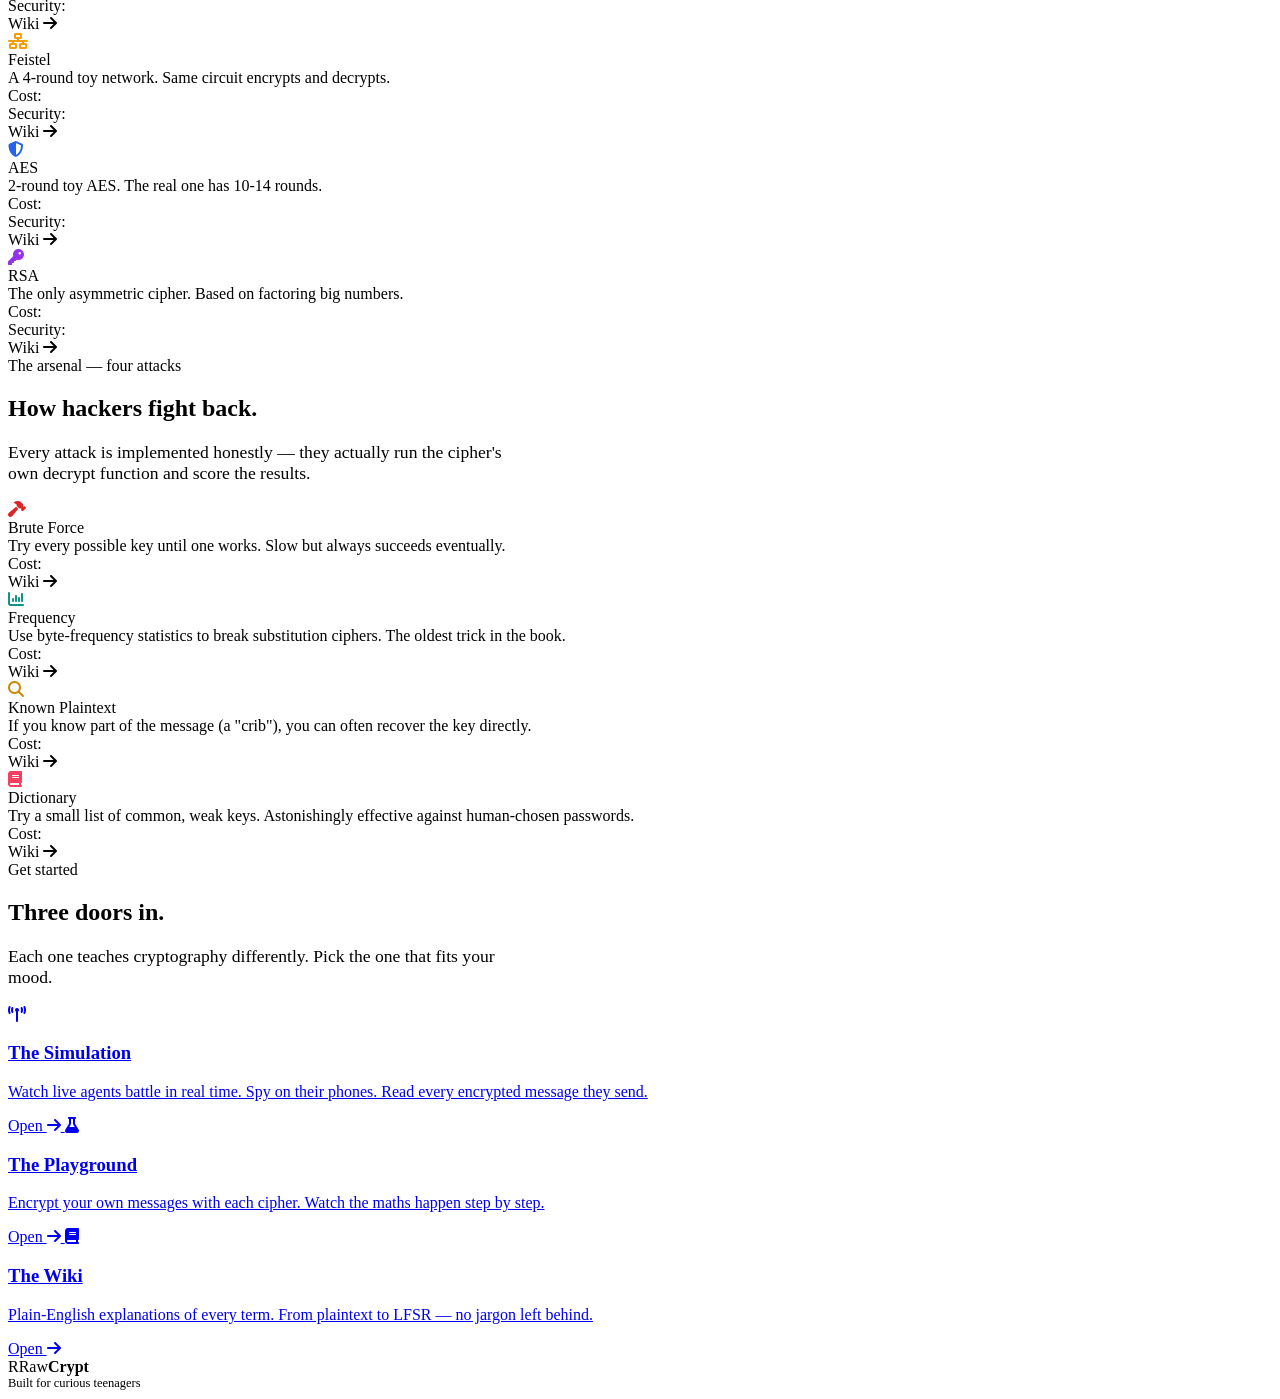
==== commit 1ed50eac: "Replace theme toggle with UIVerse honest-stingray-90 by andrew-demchenk0 Replaced the previous UIVer" ====
--- a/frontend/index.html
+++ b/frontend/index.html
@@ -21,25 +21,11 @@
             <a href="/simulation"><i class="fa-solid fa-tower-broadcast"></i> <span>Simulation</span></a>
             <a href="/playground"><i class="fa-solid fa-flask"></i> <span>Playground</span></a>
             <a href="/wiki"><i class="fa-solid fa-book"></i> <span>Wiki</span></a>
-            <label class="theme-switch">
-  <input type="checkbox" class="theme-switch__checkbox">
-  <div class="theme-switch__container">
-    <div class="theme-switch__clouds"></div>
-    <div class="theme-switch__stars-container">
-      <svg xmlns="http://www.w3.org/2000/svg" viewBox="0 0 144 55" fill="none">
-        <path fill-rule="evenodd" clip-rule="evenodd" d="M135.831 3.00688C135.055 3.85027 134.111 4.29946 133 4.35447C134.111 4.40947 135.055 4.85867 135.831 5.71123C136.607 6.55462 136.996 7.56303 136.996 8.72727C136.996 7.95722 137.172 7.25134 137.525 6.59129C137.886 5.93124 138.372 5.39954 138.98 5.00535C139.598 4.60199 140.268 4.39114 141 4.35447C139.88 4.2903 138.936 3.85027 138.16 3.00688C137.384 2.16348 136.996 1.16425 136.996 0C136.996 1.16425 136.607 2.16348 135.831 3.00688ZM31 23.3545C32.1114 23.2995 33.0551 22.8503 33.8313 22.0069C34.6075 21.1635 34.9956 20.1642 34.9956 19C34.9956 20.1642 35.3837 21.1635 36.1599 22.0069C36.9361 22.8503 37.8798 23.2903 39 23.3545C38.2679 23.3911 37.5976 23.602 36.9802 24.0053C36.3716 24.3995 35.8864 24.9312 35.5248 25.5913C35.172 26.2513 34.9956 26.9572 34.9956 27.7273C34.9956 26.563 34.6075 25.5546 33.8313 24.7112C33.0551 23.8587 32.1114 23.4095 31 23.3545ZM0 36.3545C1.11136 36.2995 2.05513 35.8503 2.83131 35.0069C3.6075 34.1635 3.99559 33.1642 3.99559 32C3.99559 33.1642 4.38368 34.1635 5.15987 35.0069C5.93605 35.8503 6.87982 36.2903 8 36.3545C7.26792 36.3911 6.59757 36.602 5.98015 37.0053C5.37155 37.3995 4.88644 37.9312 4.52481 38.5913C4.172 39.2513 3.99559 39.9572 3.99559 40.7273C3.99559 39.563 3.6075 38.5546 2.83131 37.7112C2.05513 36.8587 1.11136 36.4095 0 36.3545ZM56.8313 24.0069C56.0551 24.8503 55.1114 25.2995 54 25.3545C55.1114 25.4095 56.0551 25.8587 56.8313 26.7112C57.6075 27.5546 57.9956 28.563 57.9956 29.7273C57.9956 28.9572 58.172 28.2513 58.5248 27.5913C58.8864 26.9312 59.3716 26.3995 59.9802 26.0053C60.5976 25.602 61.2679 25.3911 62 25.3545C60.8798 25.2903 59.9361 24.8503 59.1599 24.0069C58.3837 23.1635 57.9956 22.1642 57.9956 21C57.9956 22.1642 57.6075 23.1635 56.8313 24.0069ZM81 25.3545C82.1114 25.2995 83.0551 24.8503 83.8313 24.0069C84.6075 23.1635 84.9956 22.1642 84.9956 21C84.9956 22.1642 85.3837 23.1635 86.1599 24.0069C86.9361 24.8503 87.8798 25.2903 89 25.3545C88.2679 25.3911 87.5976 25.602 86.9802 26.0053C86.3716 26.3995 85.8864 26.9312 85.5248 27.5913C85.172 28.2513 84.9956 28.9572 84.9956 29.7273C84.9956 28.563 84.6075 27.5546 83.8313 26.7112C83.0551 25.8587 82.1114 25.4095 81 25.3545ZM136 36.3545C137.111 36.2995 138.055 35.8503 138.831 35.0069C139.607 34.1635 139.996 33.1642 139.996 32C139.996 33.1642 140.384 34.1635 141.16 35.0069C141.936 35.8503 142.88 36.2903 144 36.3545C143.268 36.3911 142.598 36.602 141.98 37.0053C141.372 37.3995 140.886 37.9312 140.525 38.5913C140.172 39.2513 139.996 39.9572 139.996 40.7273C139.996 39.563 139.607 38.5546 138.831 37.7112C138.055 36.8587 137.111 36.4095 136 36.3545ZM101.831 49.0069C101.055 49.8503 100.111 50.2995 99 50.3545C100.111 50.4095 101.055 50.8587 101.831 51.7112C102.607 52.5546 102.996 53.563 102.996 54.7273C102.996 53.9572 103.172 53.2513 103.525 52.5913C103.886 51.9312 104.372 51.3995 104.98 51.0053C105.598 50.602 106.268 50.3911 107 50.3545C105.88 50.2903 104.936 49.8503 104.16 49.0069C103.384 48.1635 102.996 47.1642 102.996 46C102.996 47.1642 102.607 48.1635 101.831 49.0069Z" fill="currentColor"></path>
-      </svg>
-    </div>
-    <div class="theme-switch__circle-container">
-      <div class="theme-switch__sun-moon-container">
-        <div class="theme-switch__moon">
-          <div class="theme-switch__spot"></div>
-          <div class="theme-switch__spot"></div>
-          <div class="theme-switch__spot"></div>
-        </div>
-      </div>
-    </div>
-  </div>
+            <label class="switch">
+  <span class="sun"><svg xmlns="http://www.w3.org/2000/svg" viewBox="0 0 24 24"><g fill="#ffd43b"><circle r="5" cy="12" cx="12"></circle><path d="m21 13h-1a1 1 0 0 1 0-2h1a1 1 0 0 1 0 2zm-17 0h-1a1 1 0 0 1 0-2h1a1 1 0 0 1 0 2zm13.66-5.66a1 1 0 0 1 -.66-.29 1 1 0 0 1 0-1.41l.71-.71a1 1 0 1 1 1.41 1.41l-.71.71a1 1 0 0 1 -.75.29zm-12.02 12.02a1 1 0 0 1 -.71-.29 1 1 0 0 1 0-1.41l.71-.66a1 1 0 0 1 1.41 1.41l-.71.71a1 1 0 0 1 -.7.24zm6.36-14.36a1 1 0 0 1 -1-1v-1a1 1 0 0 1 2 0v1a1 1 0 0 1 -1 1zm0 17a1 1 0 0 1 -1-1v-1a1 1 0 0 1 2 0v1a1 1 0 0 1 -1 1zm-5.66-14.66a1 1 0 0 1 -.7-.29l-.71-.71a1 1 0 0 1 1.41-1.41l.71.71a1 1 0 0 1 0 1.41 1 1 0 0 1 -.71.29zm12.02 12.02a1 1 0 0 1 -.7-.29l-.66-.71a1 1 0 0 1 1.36-1.36l.71.71a1 1 0 0 1 0 1.41 1 1 0 0 1 -.71.24z"></path></g></svg></span>
+  <span class="moon"><svg xmlns="http://www.w3.org/2000/svg" viewBox="0 0 384 512"><path d="m223.5 32c-123.5 0-223.5 100.3-223.5 224s100 224 223.5 224c60.6 0 115.5-24.2 155.8-63.4 5-4.9 6.3-12.5 3.1-18.7s-10.1-9.7-17-8.5c-9.8 1.7-19.8 2.6-30.1 2.6-96.9 0-175.5-78.8-175.5-176 0-65.8 36-123.1 89.3-153.3 6.1-3.5 9.2-10.5 7.7-17.3s-7.3-11.9-14.3-12.5c-6.3-.5-12.6-.8-19-.8z"></path></svg></span>
+  <input type="checkbox" class="input">
+  <span class="slider"></span>
 </label>
         </div>
     </div>
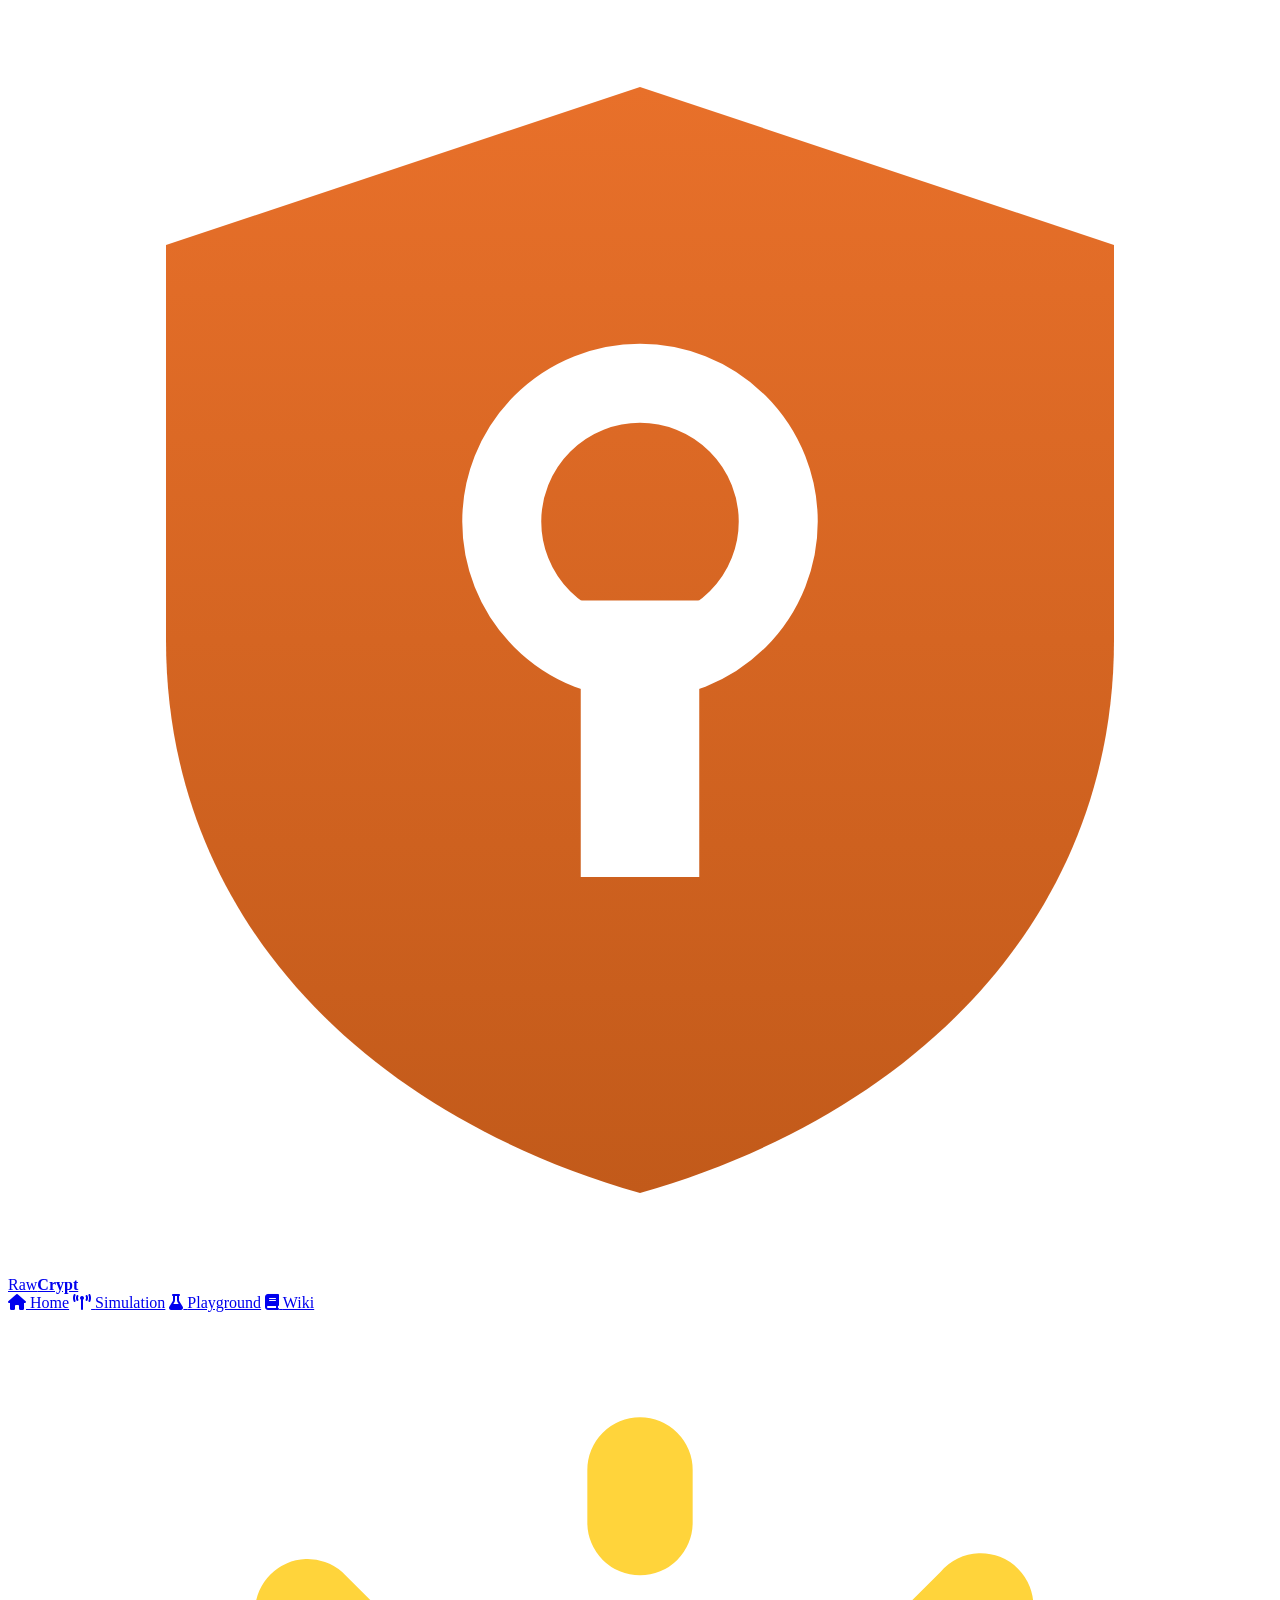
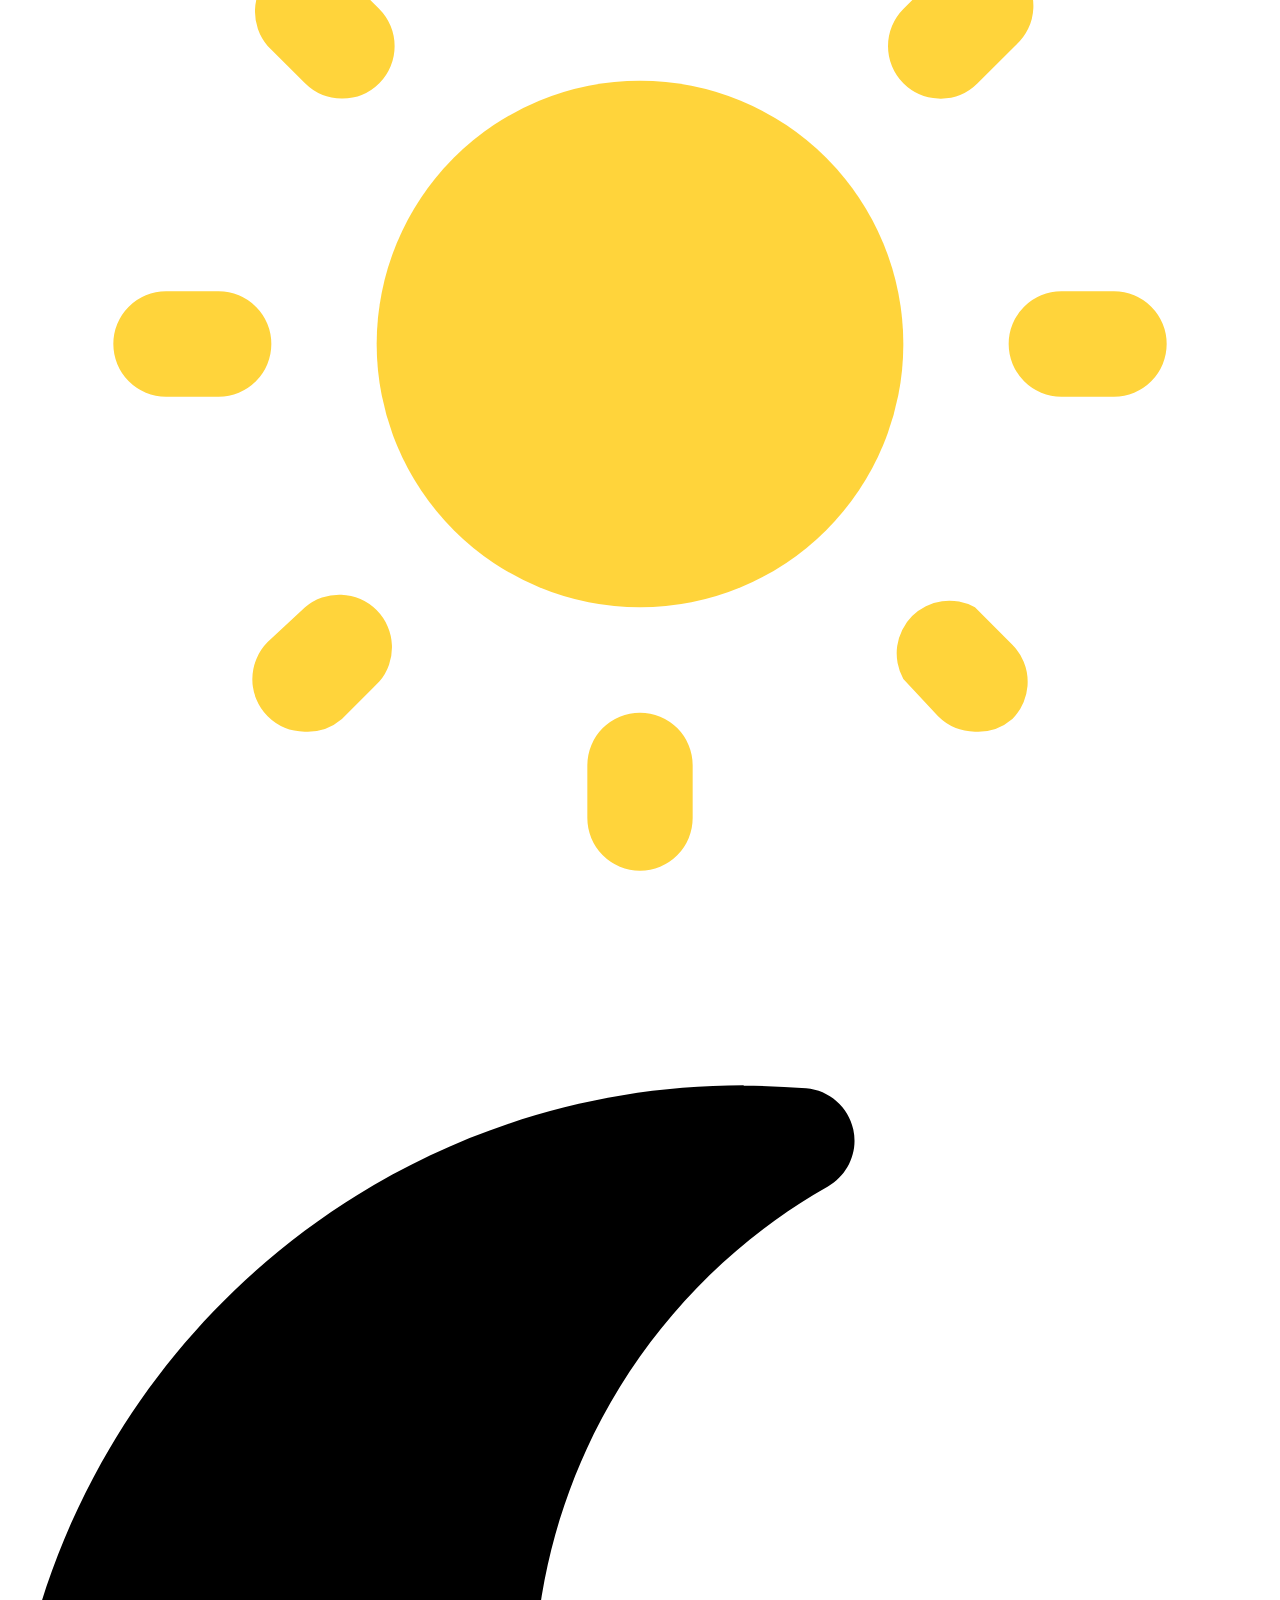
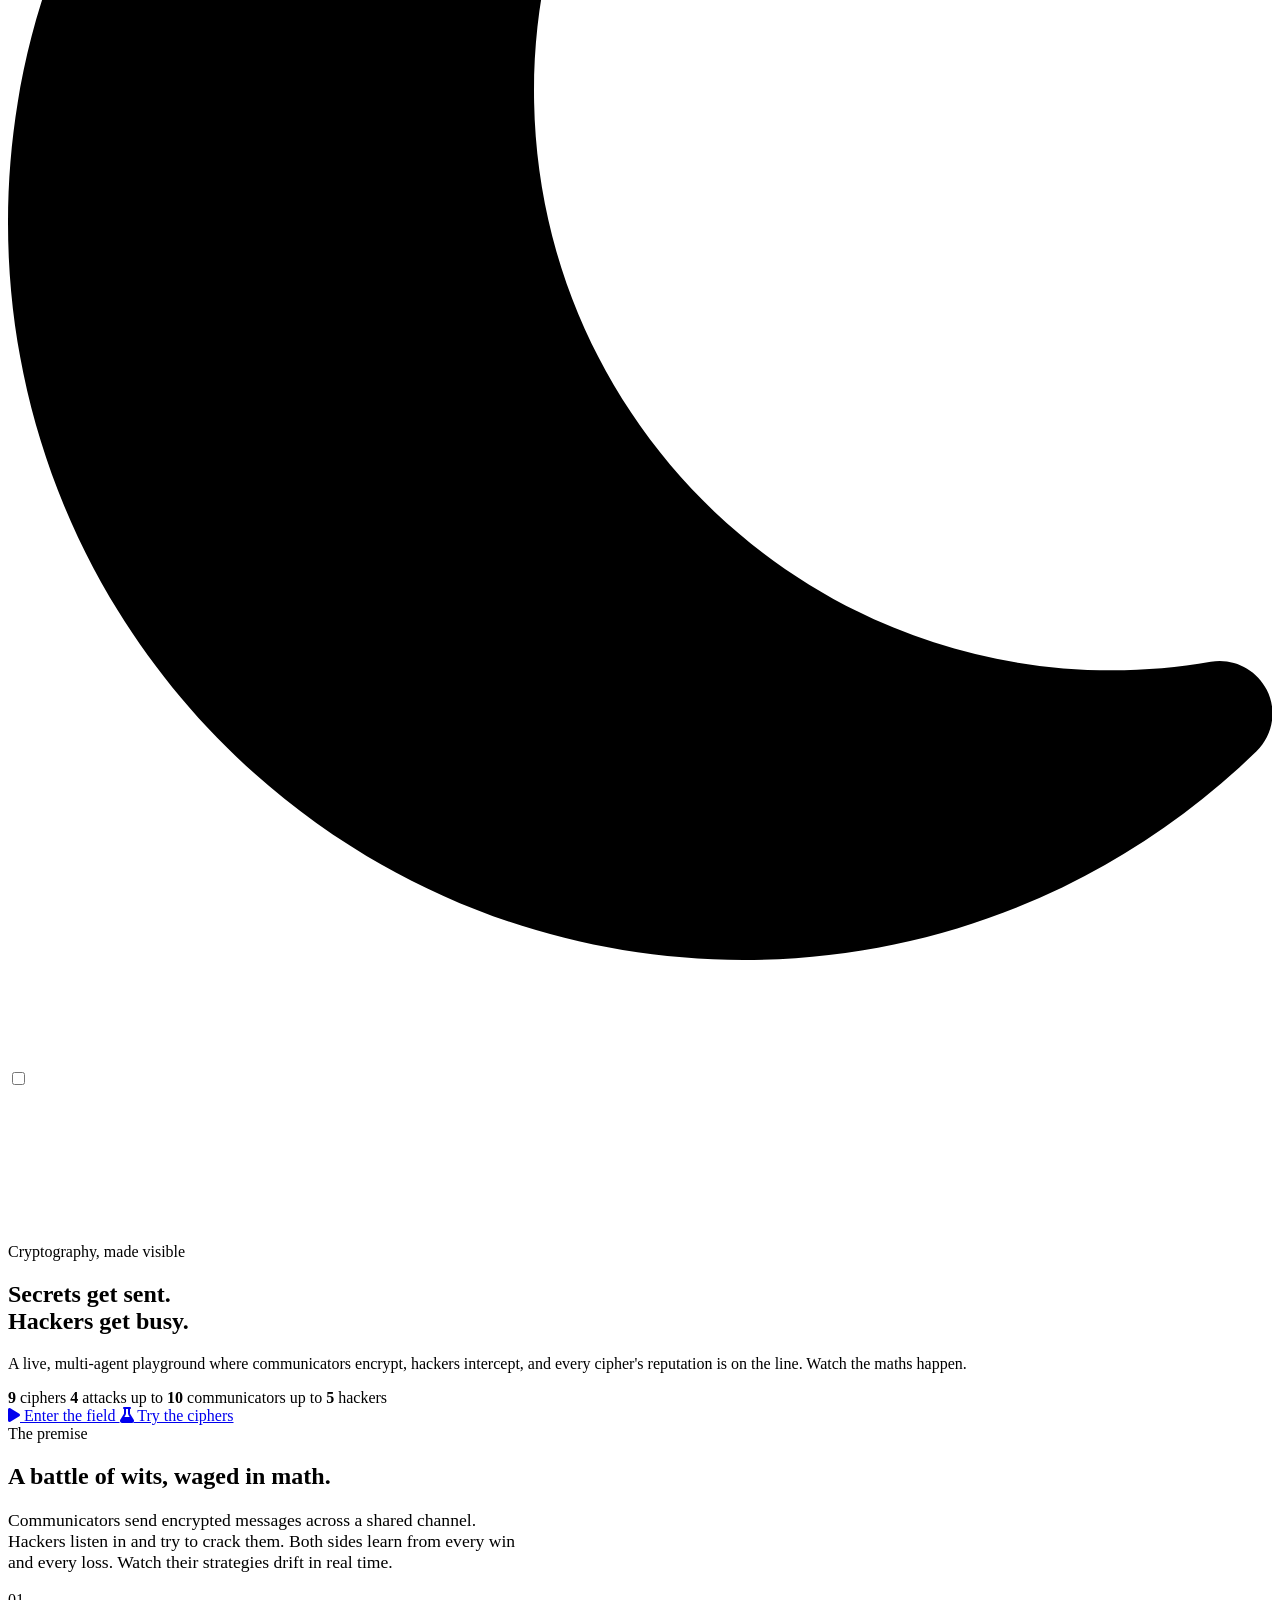
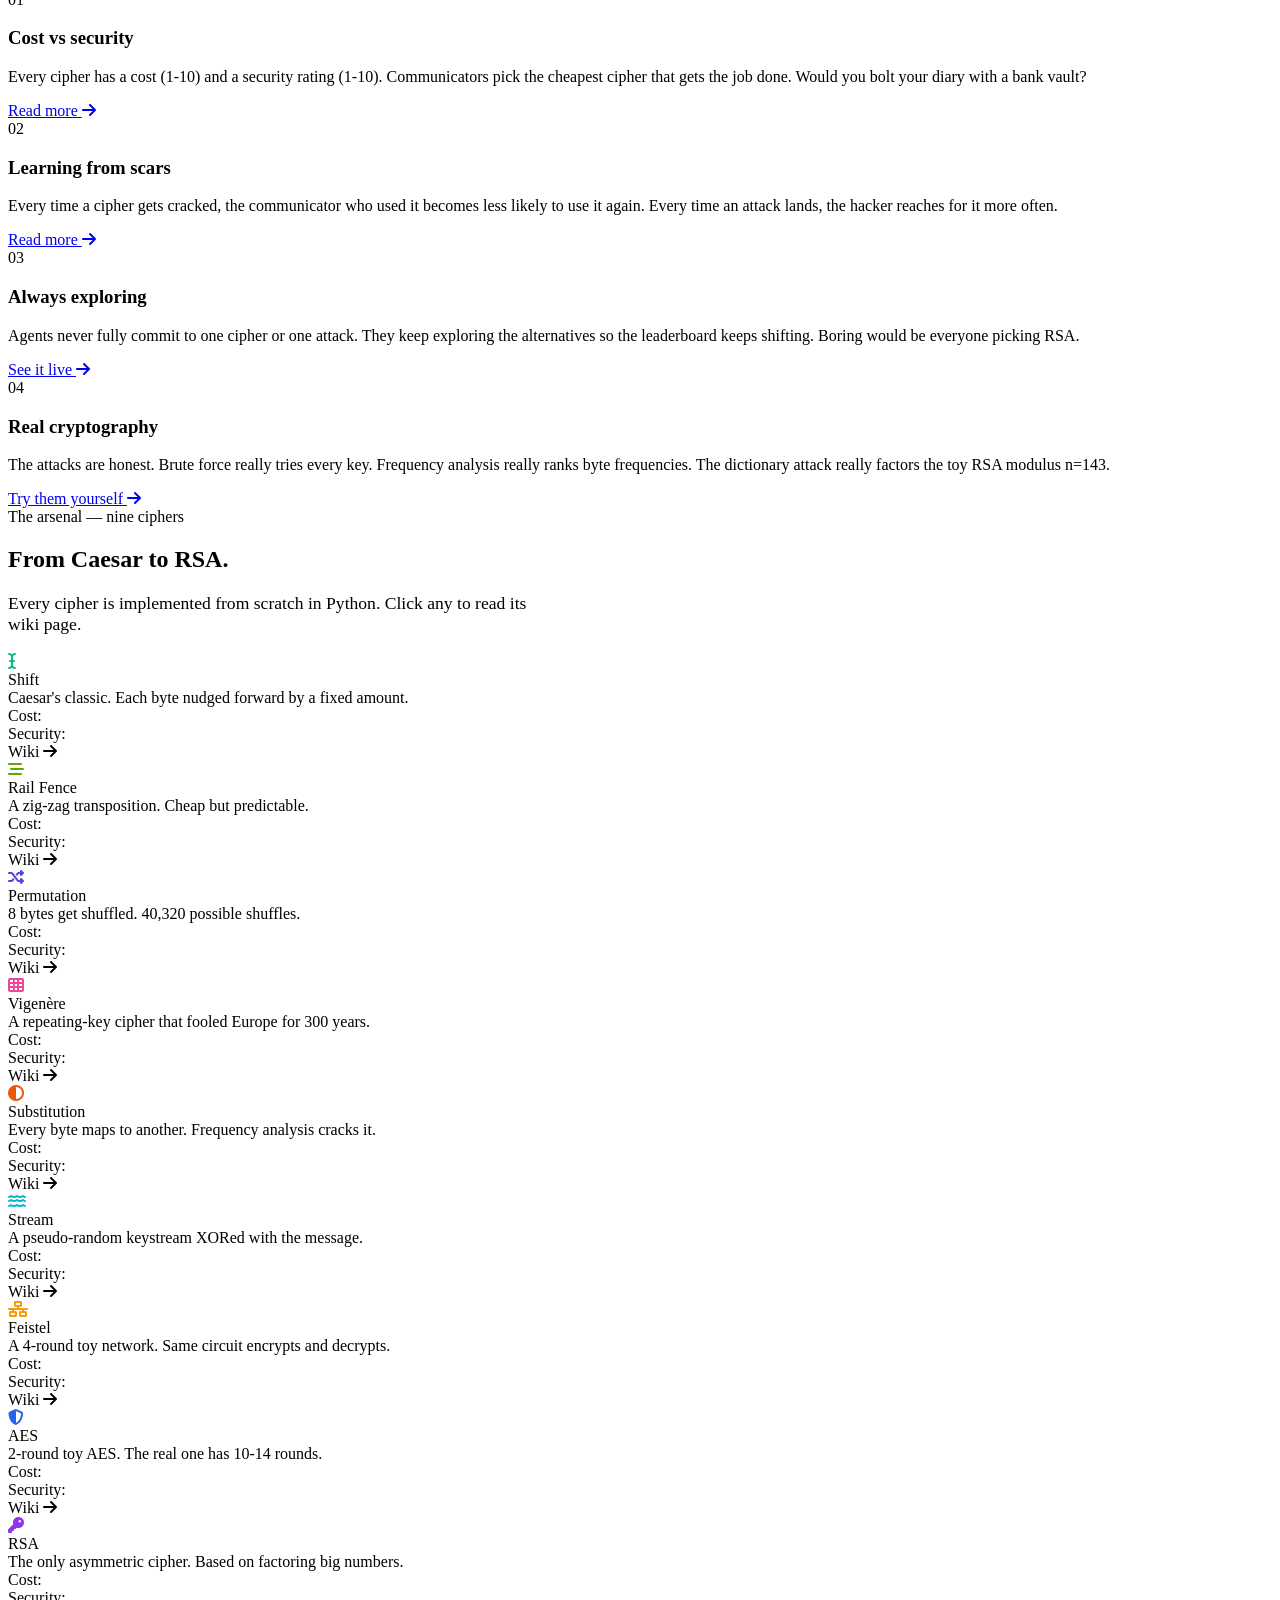
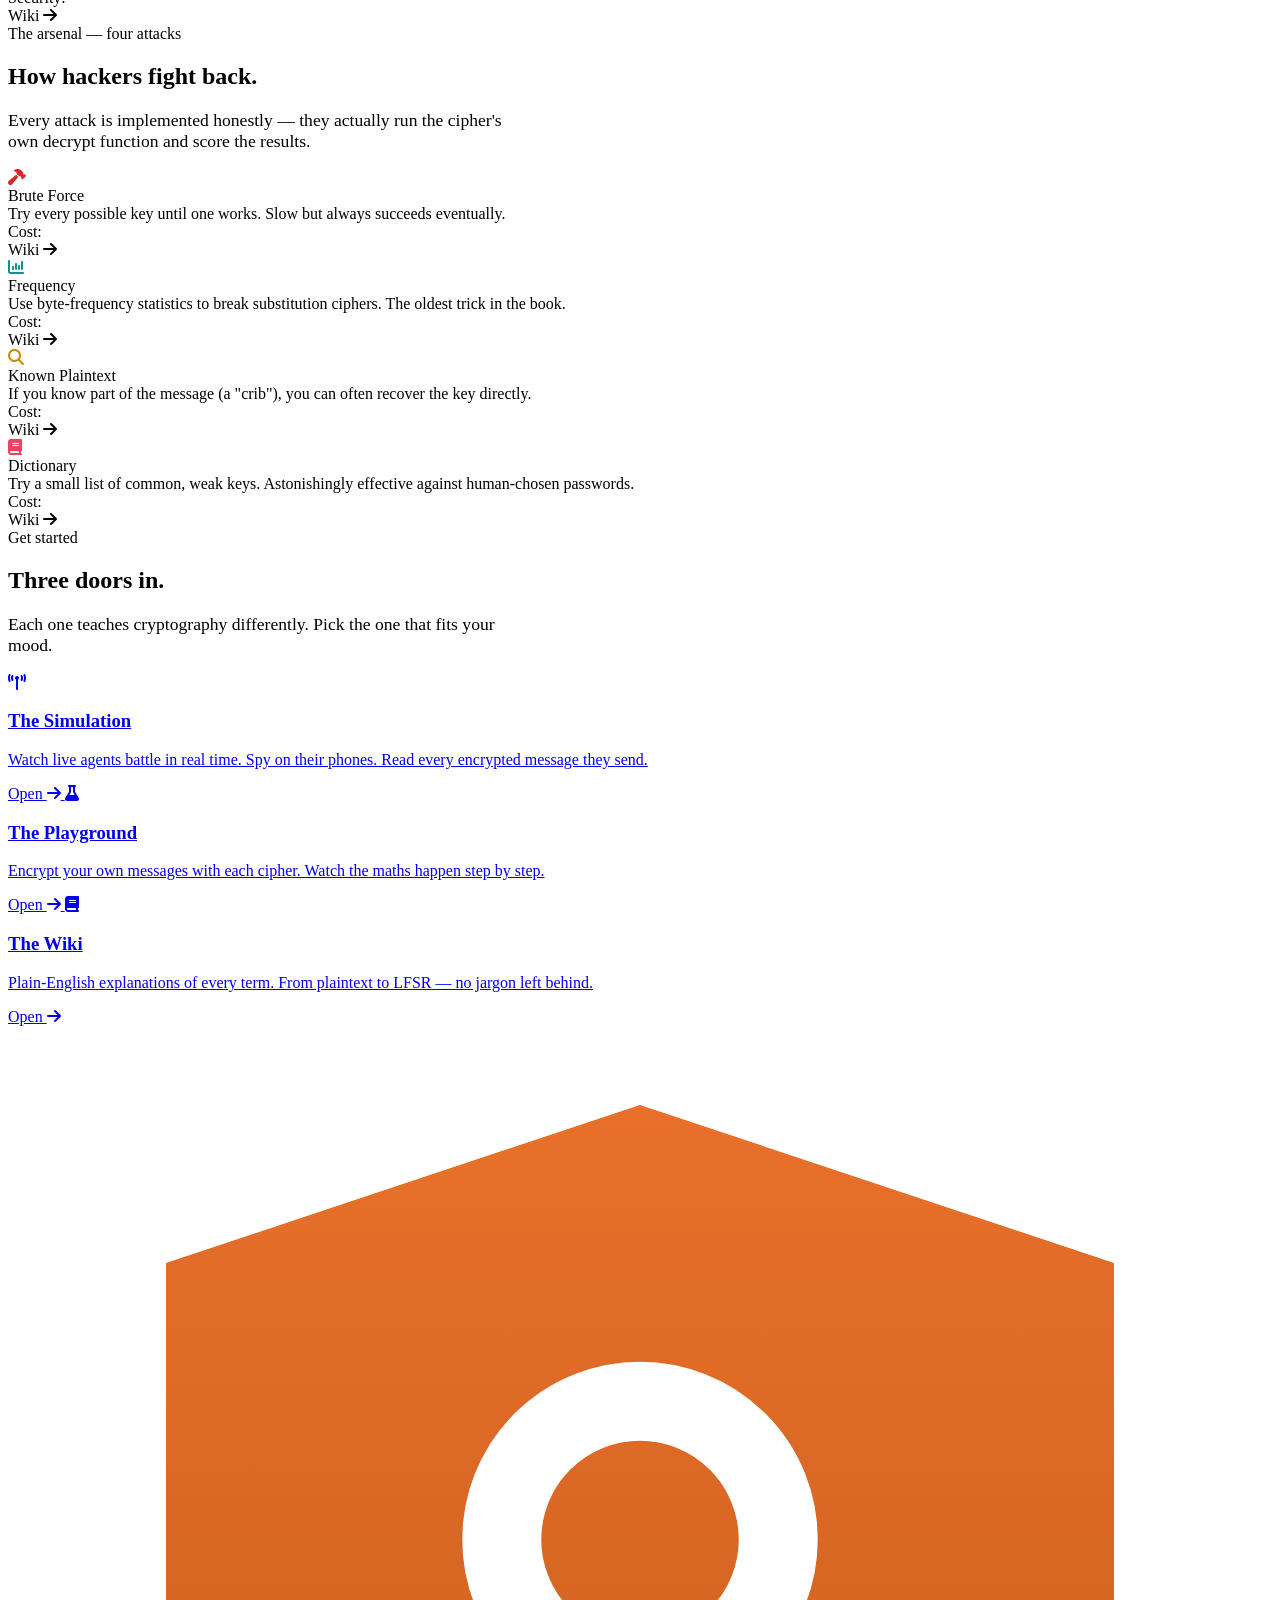
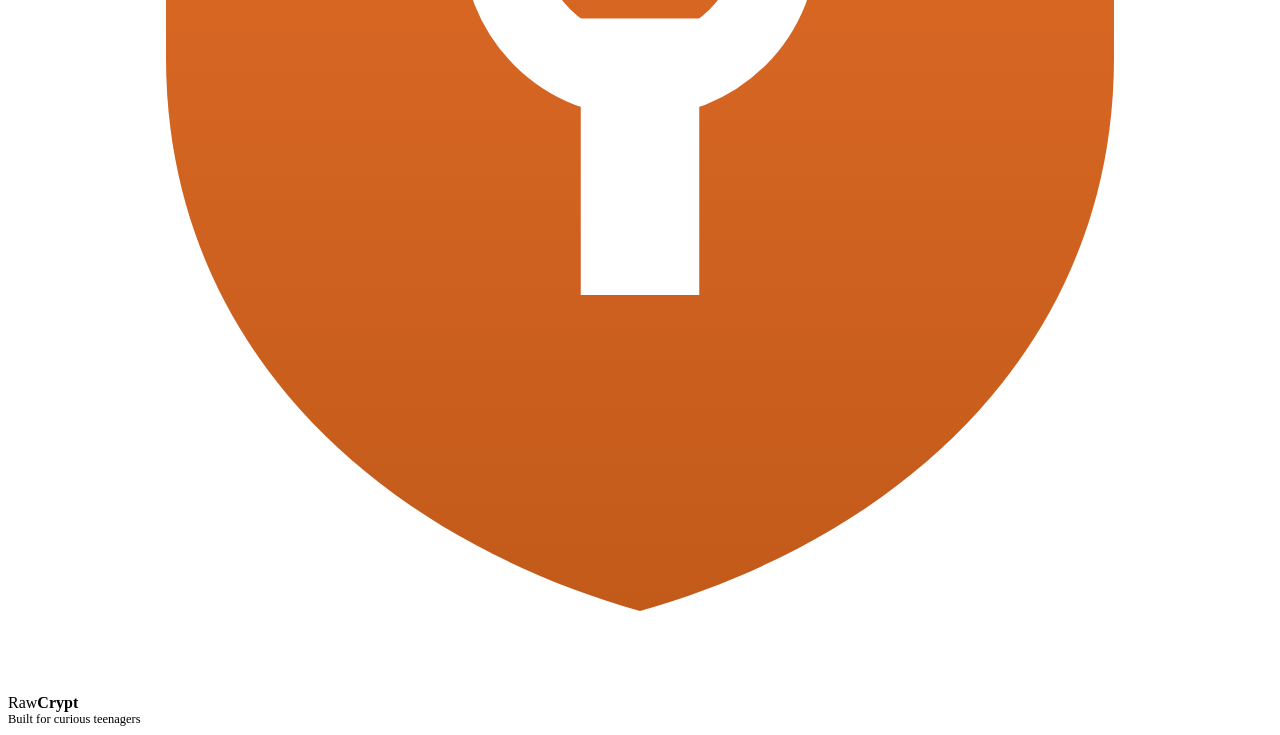
==== commit 0e6b16ea: "Clear-filters button, shield+keyhole logo, panel border-radius fix, roster tab fix, negative-ok clam" ====
--- a/frontend/index.html
+++ b/frontend/index.html
@@ -4,6 +4,7 @@
     <meta charset="UTF-8">
     <meta name="viewport" content="width=device-width, initial-scale=1.0">
     <title>RawCrypt — Watch cryptography come alive</title>
+    <link rel="icon" type="image/svg+xml" href="/assets/favicon.svg">
     <link rel="stylesheet" href="/css/styles.css">
     <link rel="stylesheet" href="https://cdnjs.cloudflare.com/ajax/libs/font-awesome/6.5.1/css/all.min.css">
     <link href="https://fonts.googleapis.com/css2?family=Inter:wght@400;500;600;700&family=IBM+Plex+Mono:wght@400;500;700&family=Space+Grotesk:wght@500;600;700&display=swap" rel="stylesheet">
@@ -13,7 +14,7 @@
 <nav class="navbar">
     <div class="navbar-inner">
         <a href="/" class="brand-mark">
-            <span class="glyph">R</span>
+            <span class="glyph"><svg xmlns="http://www.w3.org/2000/svg" viewBox="0 0 32 32"><defs><linearGradient id="bg" x1="0" y1="0" x2="0" y2="1"><stop offset="0" stop-color="#e8702a"/><stop offset="1" stop-color="#c25a1a"/></linearGradient></defs><path d="M16 2 L28 6 V16 C28 23 23 28 16 30 C9 28 4 23 4 16 V6 Z" fill="url(#bg)"/><circle cx="16" cy="13" r="3.5" fill="none" stroke="#fff" stroke-width="2"/><rect x="14.5" y="15" width="3" height="7" fill="#fff"/></svg></span>
             <span class="word">Raw<b>Crypt</b></span>
         </a>
         <div class="nav-links">
@@ -276,7 +277,7 @@
 
 <footer>
     <div class="container">
-        <div class="brand-mark"><span class="glyph">R</span><span class="word">Raw<b>Crypt</b></span></div>
+        <div class="brand-mark"><span class="glyph"><svg xmlns="http://www.w3.org/2000/svg" viewBox="0 0 32 32"><defs><linearGradient id="bg" x1="0" y1="0" x2="0" y2="1"><stop offset="0" stop-color="#e8702a"/><stop offset="1" stop-color="#c25a1a"/></linearGradient></defs><path d="M16 2 L28 6 V16 C28 23 23 28 16 30 C9 28 4 23 4 16 V6 Z" fill="url(#bg)"/><circle cx="16" cy="13" r="3.5" fill="none" stroke="#fff" stroke-width="2"/><rect x="14.5" y="15" width="3" height="7" fill="#fff"/></svg></span><span class="word">Raw<b>Crypt</b></span></div>
         <div style="font-family:var(--font-mono);font-size:0.78rem;color:var(--text-dim)">Built for curious teenagers</div>
     </div>
 </footer>
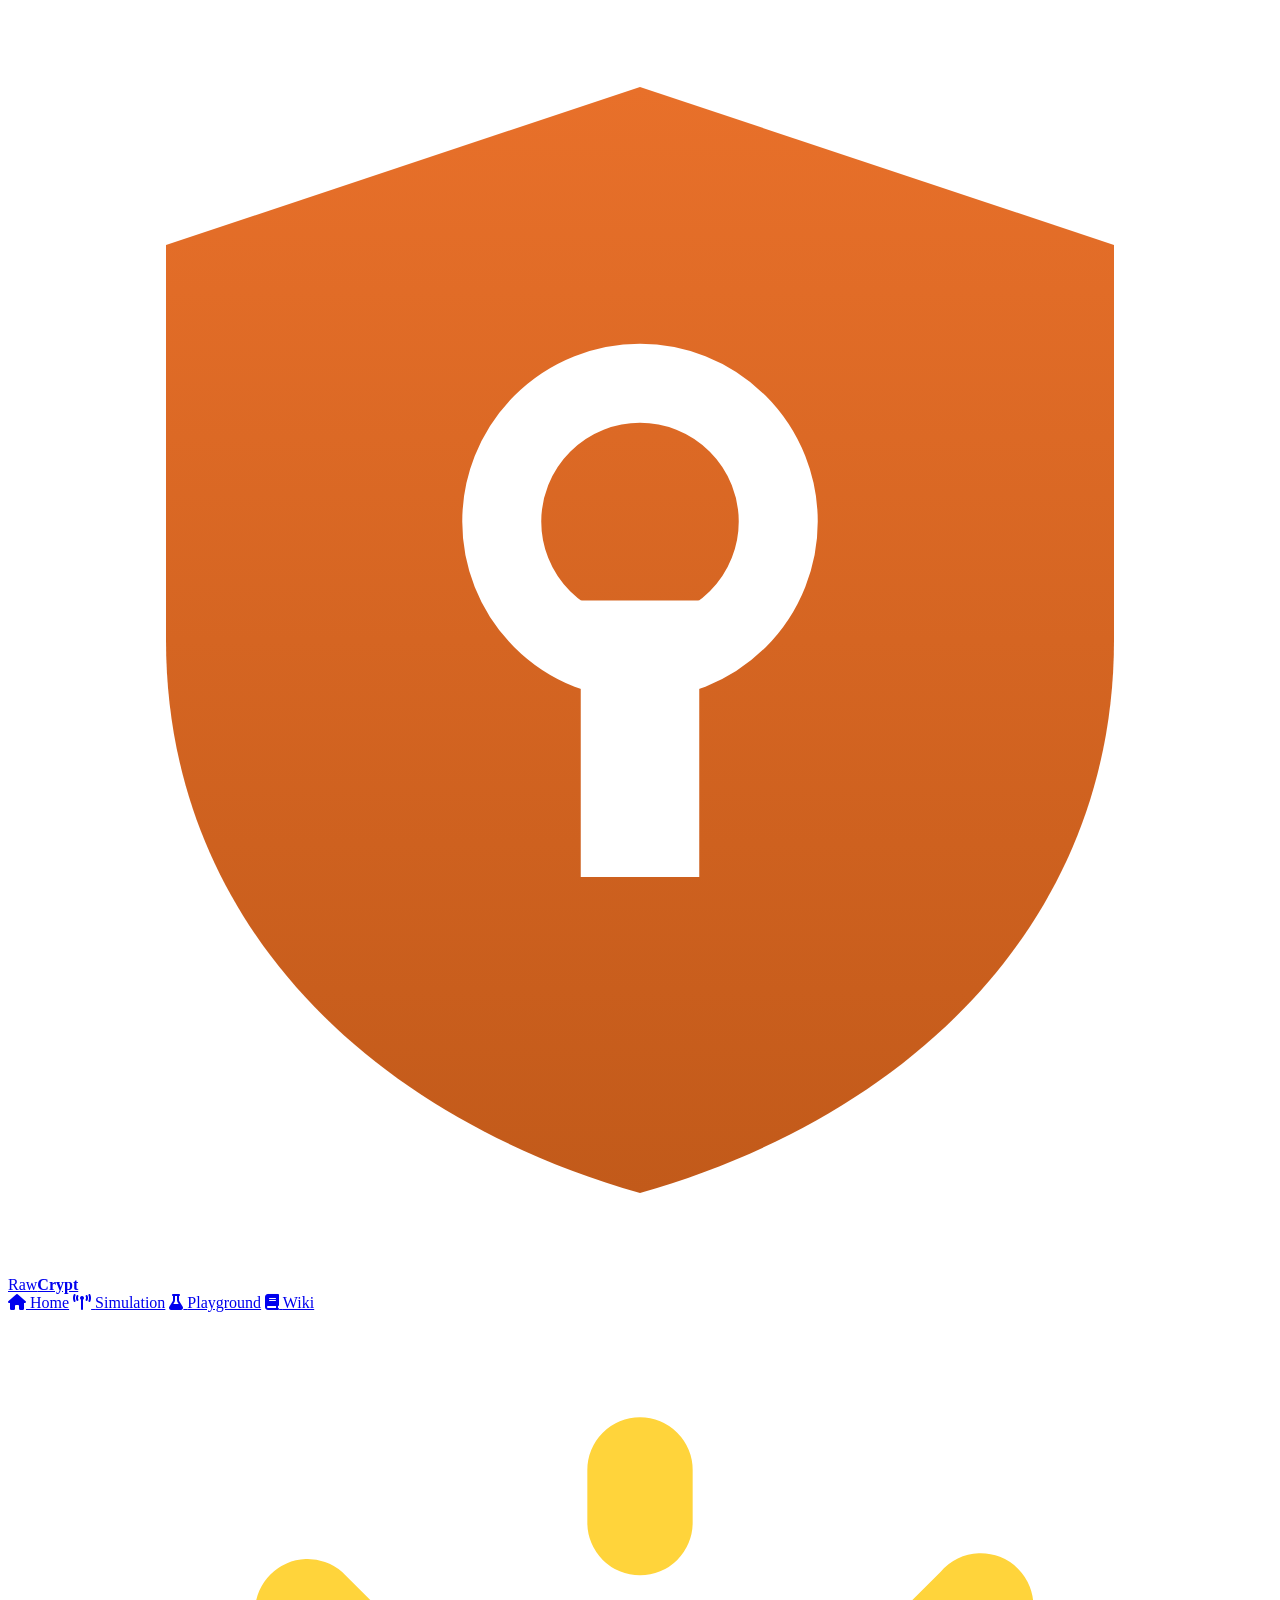
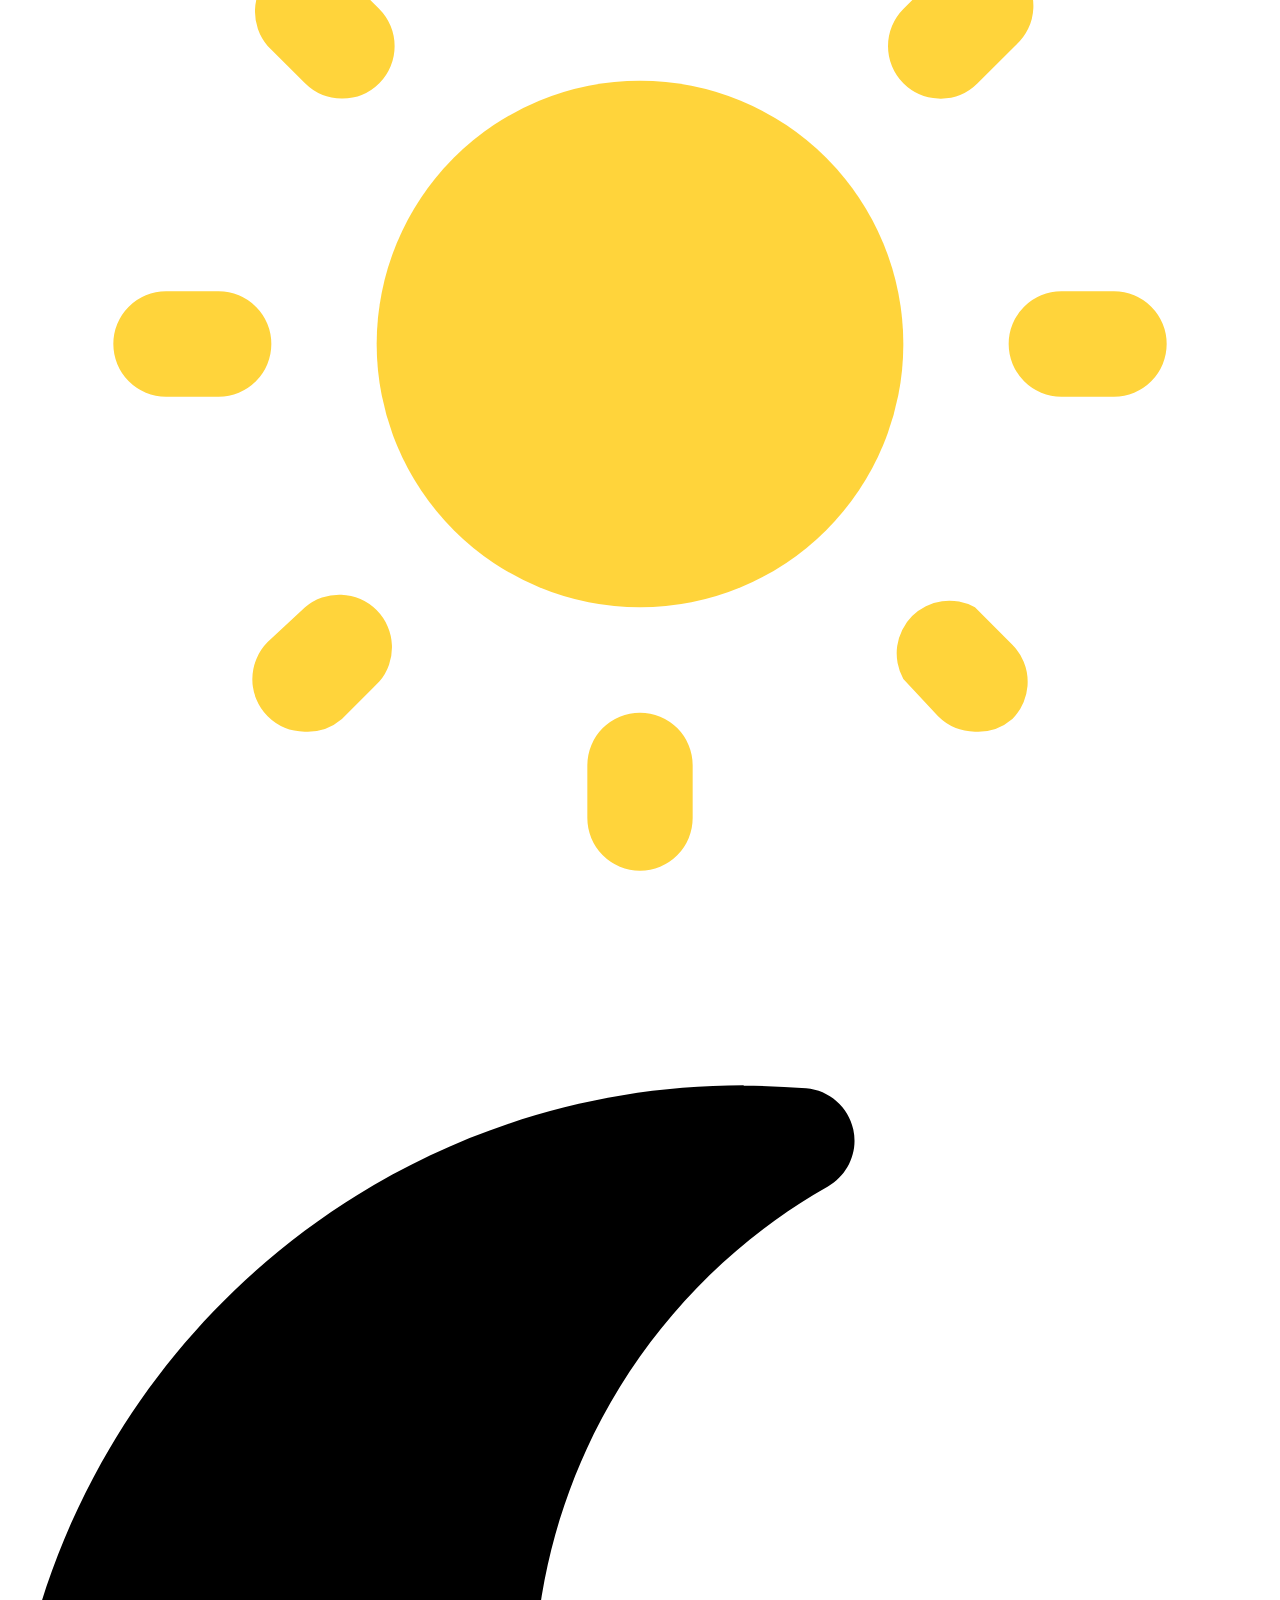
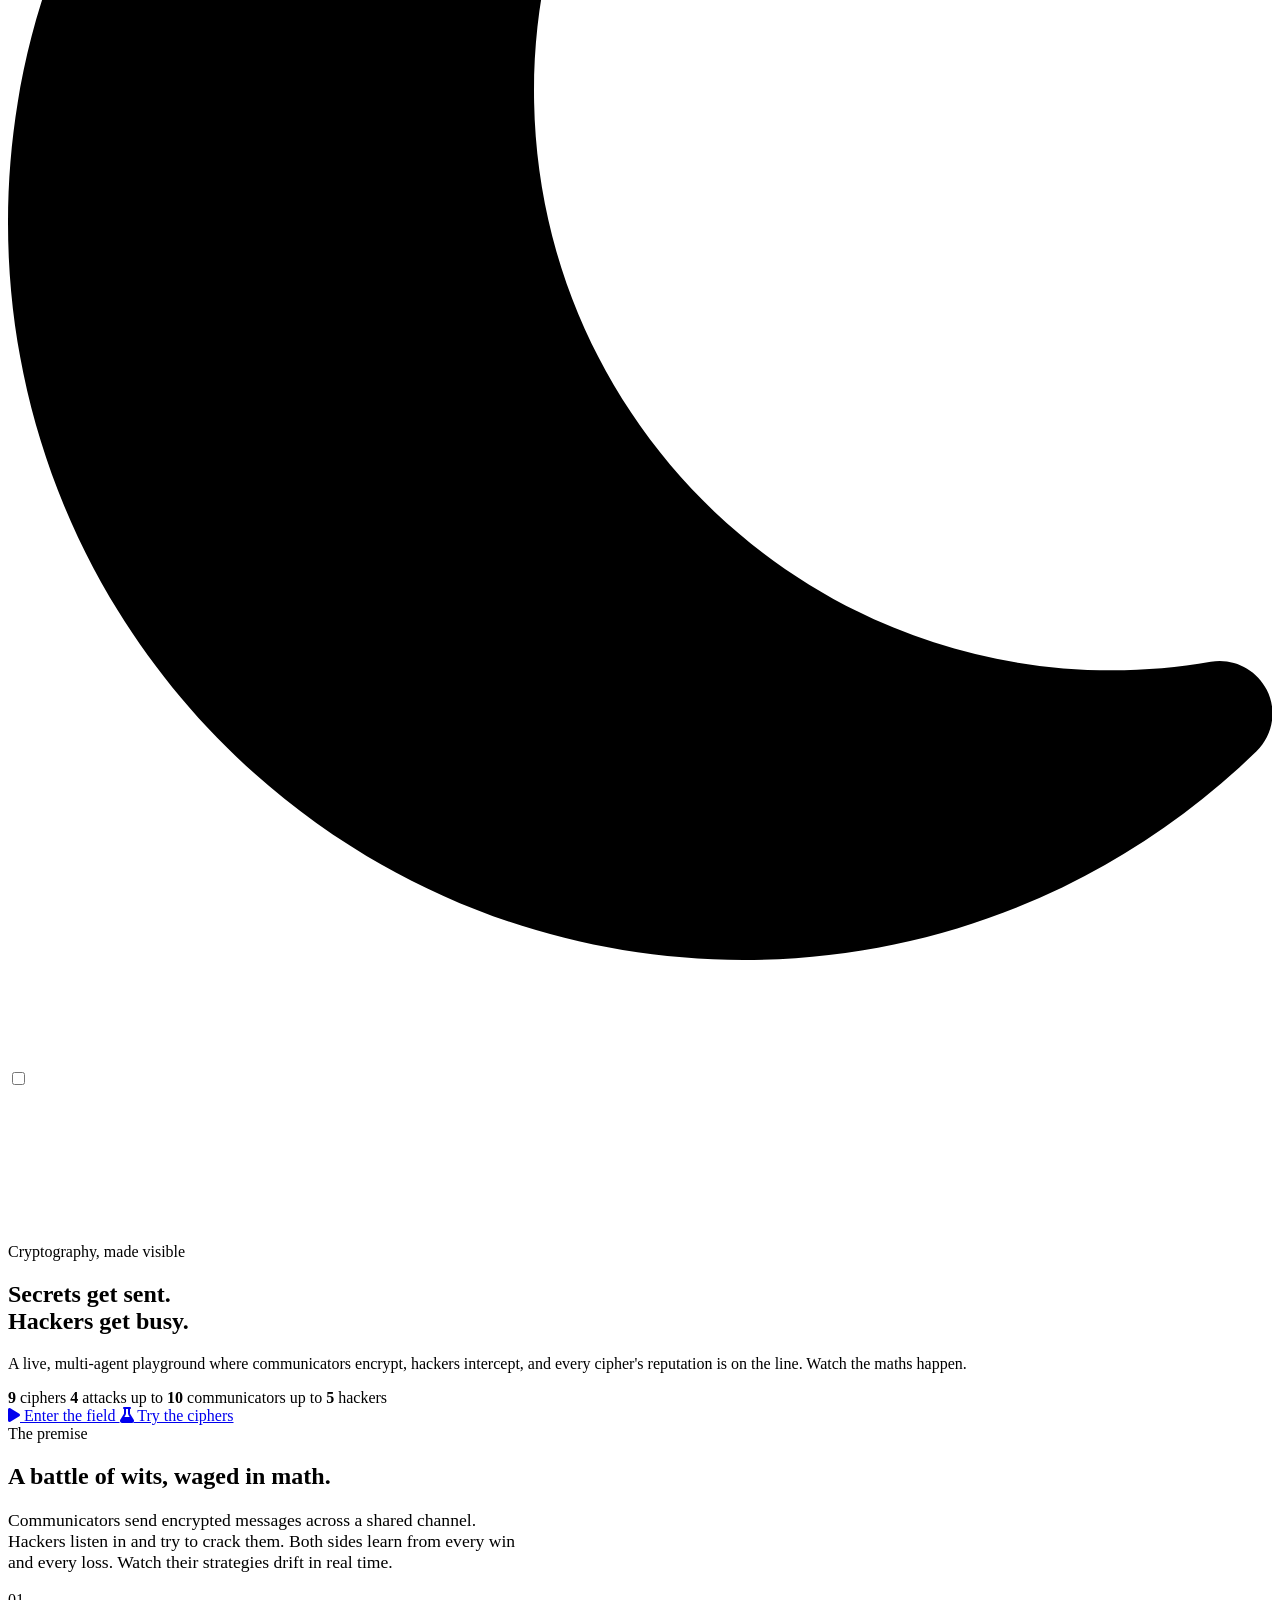
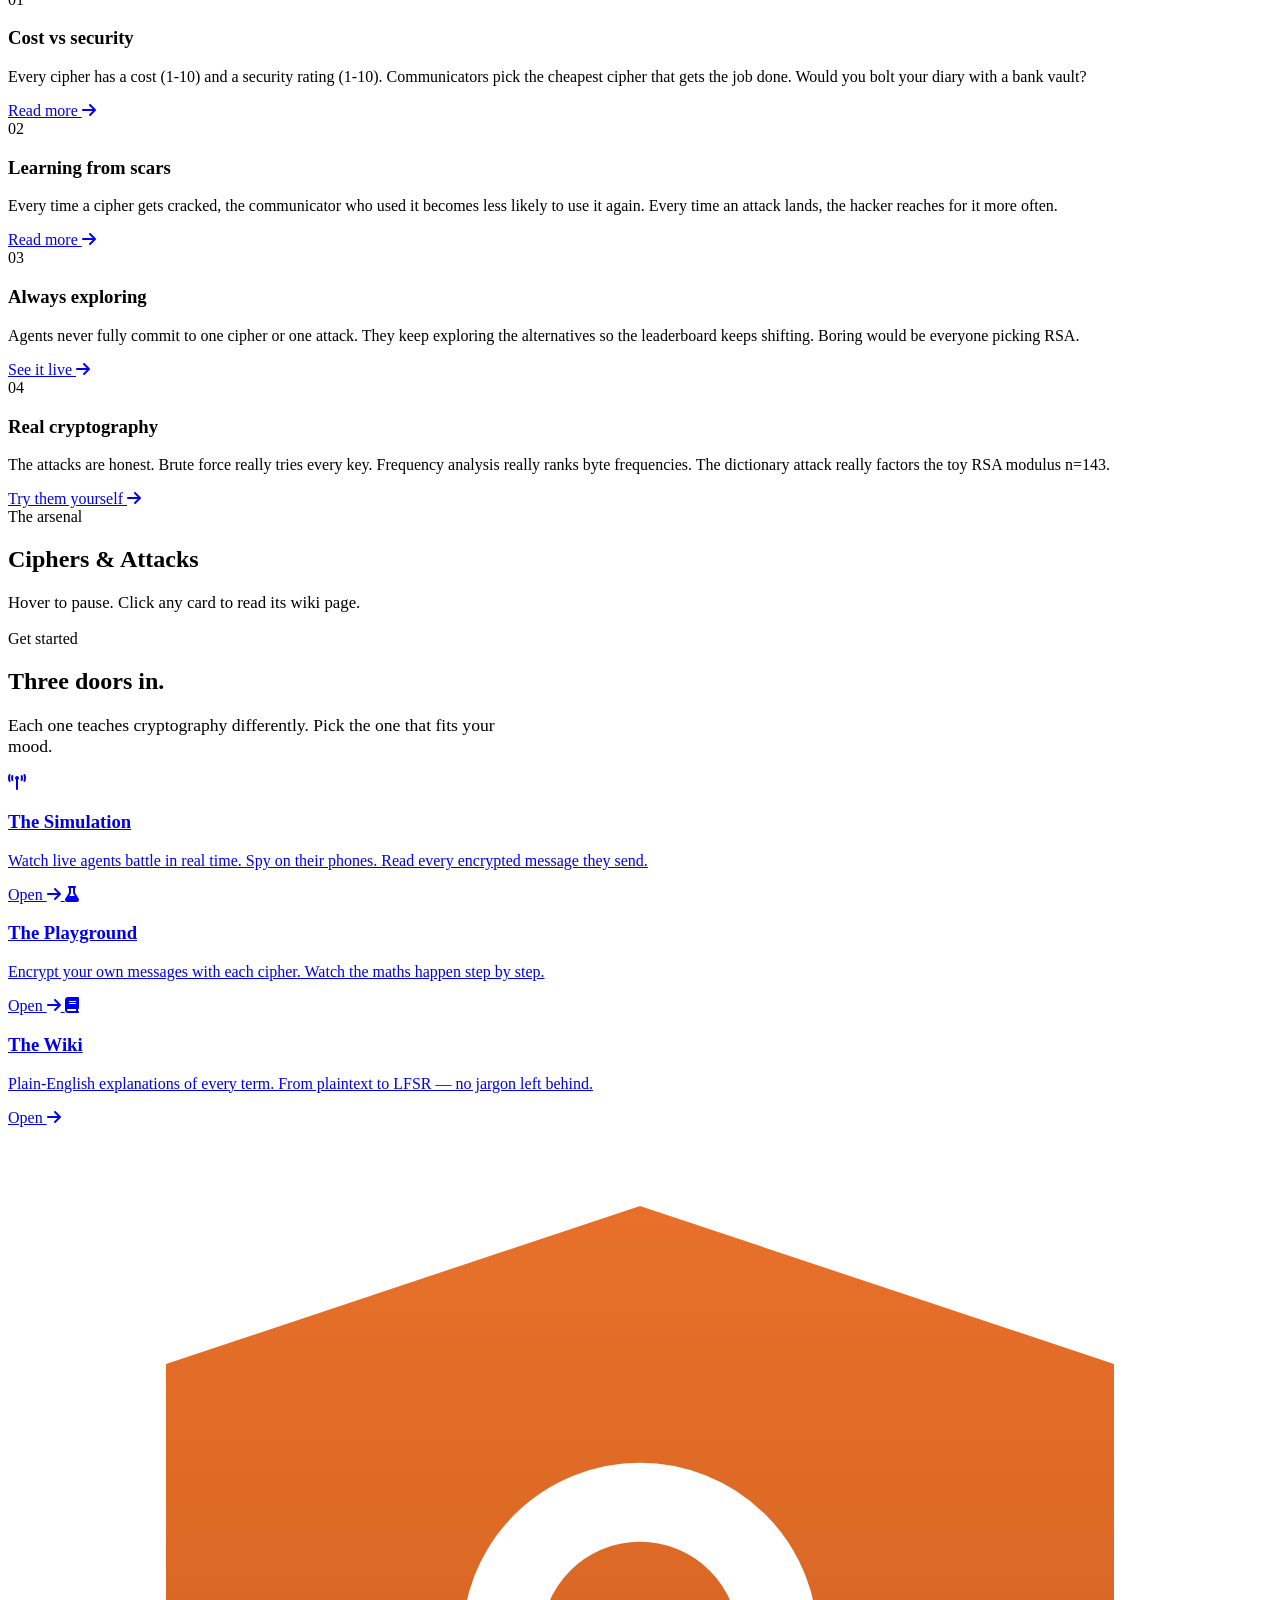
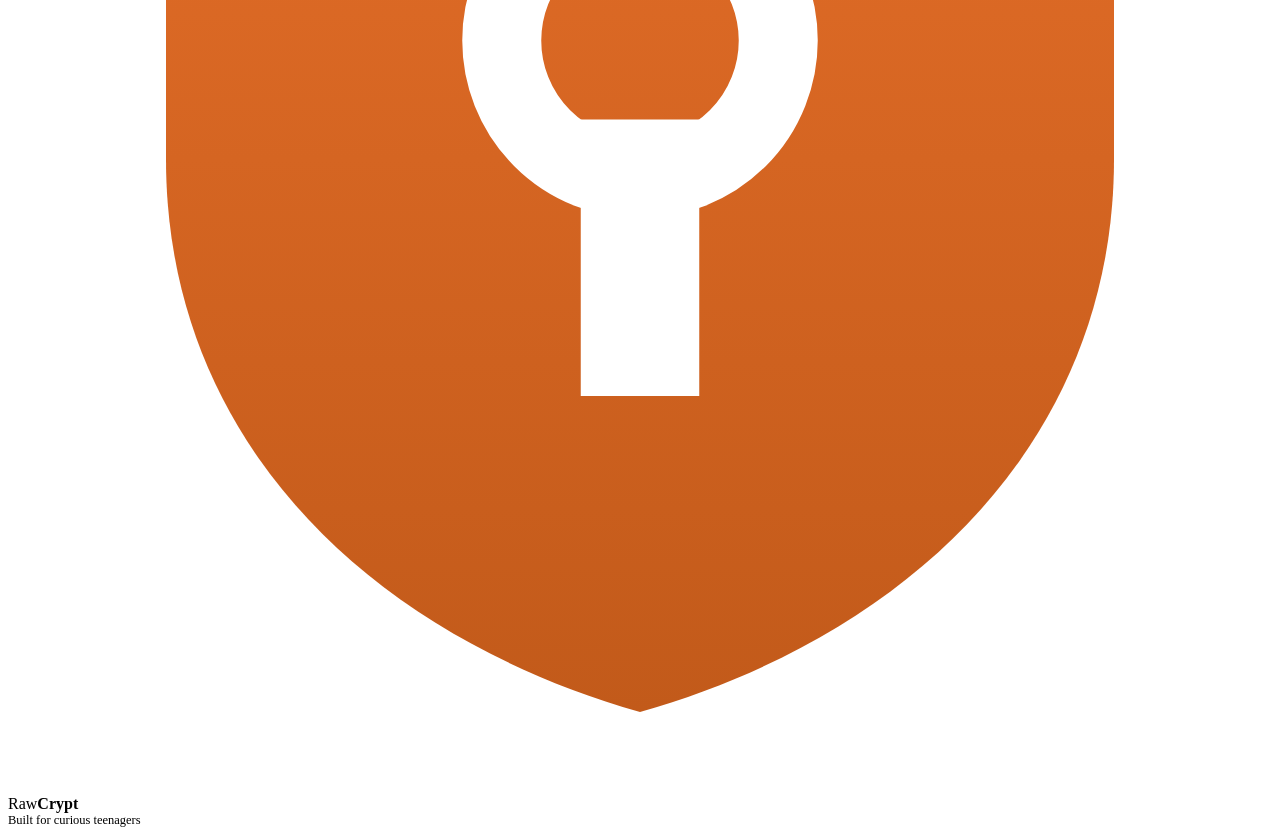
==== commit 7f18f0f4: "RPG carousel + scroll animations + brighter light-mode matrix rain MATRIX RAIN (LIGHT MODE) - Use da" ====
--- a/frontend/index.html
+++ b/frontend/index.html
@@ -55,7 +55,7 @@
     </div>
 </section>
 
-<section class="section">
+<section class="section reveal">
     <div class="container">
         <div class="section-header">
             <div class="eyebrow">The premise</div>
@@ -92,157 +92,19 @@
     </div>
 </section>
 
-<section class="section">
-    <div class="container">
-        <div class="section-header">
-            <div class="eyebrow">The arsenal — nine ciphers</div>
-            <h2>From Caesar to RSA.</h2>
-            <p style="color:var(--text-muted);font-size:1.1rem;max-width:60ch">Every cipher is implemented from scratch in Python. Click any to read its wiki page.</p>
-        </div>
-
-        <div class="roster-grid">
-            <a href="/wiki#shift" class="roster-card" style="text-decoration:none;color:inherit">
-                <div class="icon-row"><i class="fa-solid fa-i-cursor" style="color:#10B981"></i></div>
-                <div class="name">Shift</div>
-                <div class="desc">Caesar's classic. Each byte nudged forward by a fixed amount.</div>
-                <div class="meters" style="flex-direction:column;gap:6px;align-items:flex-start">
-                    <div class="meter">Cost: <div class="dots"><span class="dot on"></span><span class="dot"></span><span class="dot"></span><span class="dot"></span><span class="dot"></span><span class="dot"></span><span class="dot"></span><span class="dot"></span><span class="dot"></span><span class="dot"></span></div></div>
-                    <div class="meter">Security: <div class="dots"><span class="dot on sec"></span><span class="dot"></span><span class="dot"></span><span class="dot"></span><span class="dot"></span><span class="dot"></span><span class="dot"></span><span class="dot"></span><span class="dot"></span><span class="dot"></span></div></div>
-                </div>
-                <span class="more">Wiki <i class="fa-solid fa-arrow-right"></i></span>
-            </a>
-            <a href="/wiki#rail_fence" class="roster-card" style="text-decoration:none;color:inherit">
-                <div class="icon-row"><i class="fa-solid fa-bars-staggered" style="color:#65A30D"></i></div>
-                <div class="name">Rail Fence</div>
-                <div class="desc">A zig-zag transposition. Cheap but predictable.</div>
-                <div class="meters" style="flex-direction:column;gap:6px;align-items:flex-start">
-                    <div class="meter">Cost: <div class="dots"><span class="dot on"></span><span class="dot"></span><span class="dot"></span><span class="dot"></span><span class="dot"></span><span class="dot"></span><span class="dot"></span><span class="dot"></span><span class="dot"></span><span class="dot"></span></div></div>
-                    <div class="meter">Security: <div class="dots"><span class="dot on sec"></span><span class="dot on sec"></span><span class="dot"></span><span class="dot"></span><span class="dot"></span><span class="dot"></span><span class="dot"></span><span class="dot"></span><span class="dot"></span><span class="dot"></span></div></div>
-                </div>
-                <span class="more">Wiki <i class="fa-solid fa-arrow-right"></i></span>
-            </a>
-            <a href="/wiki#permutation" class="roster-card" style="text-decoration:none;color:inherit">
-                <div class="icon-row"><i class="fa-solid fa-shuffle" style="color:#4F46E5"></i></div>
-                <div class="name">Permutation</div>
-                <div class="desc">8 bytes get shuffled. 40,320 possible shuffles.</div>
-                <div class="meters" style="flex-direction:column;gap:6px;align-items:flex-start">
-                    <div class="meter">Cost: <div class="dots"><span class="dot on"></span><span class="dot on"></span><span class="dot"></span><span class="dot"></span><span class="dot"></span><span class="dot"></span><span class="dot"></span><span class="dot"></span><span class="dot"></span><span class="dot"></span></div></div>
-                    <div class="meter">Security: <div class="dots"><span class="dot on sec"></span><span class="dot on sec"></span><span class="dot on sec"></span><span class="dot"></span><span class="dot"></span><span class="dot"></span><span class="dot"></span><span class="dot"></span><span class="dot"></span><span class="dot"></span></div></div>
-                </div>
-                <span class="more">Wiki <i class="fa-solid fa-arrow-right"></i></span>
-            </a>
-            <a href="/wiki#vigenere" class="roster-card" style="text-decoration:none;color:inherit">
-                <div class="icon-row"><i class="fa-solid fa-table-cells" style="color:#EC4899"></i></div>
-                <div class="name">Vigenère</div>
-                <div class="desc">A repeating-key cipher that fooled Europe for 300 years.</div>
-                <div class="meters" style="flex-direction:column;gap:6px;align-items:flex-start">
-                    <div class="meter">Cost: <div class="dots"><span class="dot on"></span><span class="dot on"></span><span class="dot"></span><span class="dot"></span><span class="dot"></span><span class="dot"></span><span class="dot"></span><span class="dot"></span><span class="dot"></span><span class="dot"></span></div></div>
-                    <div class="meter">Security: <div class="dots"><span class="dot on sec"></span><span class="dot on sec"></span><span class="dot on sec"></span><span class="dot"></span><span class="dot"></span><span class="dot"></span><span class="dot"></span><span class="dot"></span><span class="dot"></span><span class="dot"></span></div></div>
-                </div>
-                <span class="more">Wiki <i class="fa-solid fa-arrow-right"></i></span>
-            </a>
-            <a href="/wiki#substitution" class="roster-card" style="text-decoration:none;color:inherit">
-                <div class="icon-row"><i class="fa-solid fa-circle-half-stroke" style="color:#EA580C"></i></div>
-                <div class="name">Substitution</div>
-                <div class="desc">Every byte maps to another. Frequency analysis cracks it.</div>
-                <div class="meters" style="flex-direction:column;gap:6px;align-items:flex-start">
-                    <div class="meter">Cost: <div class="dots"><span class="dot on"></span><span class="dot on"></span><span class="dot on"></span><span class="dot"></span><span class="dot"></span><span class="dot"></span><span class="dot"></span><span class="dot"></span><span class="dot"></span><span class="dot"></span></div></div>
-                    <div class="meter">Security: <div class="dots"><span class="dot on sec"></span><span class="dot on sec"></span><span class="dot on sec"></span><span class="dot on sec"></span><span class="dot"></span><span class="dot"></span><span class="dot"></span><span class="dot"></span><span class="dot"></span><span class="dot"></span></div></div>
-                </div>
-                <span class="more">Wiki <i class="fa-solid fa-arrow-right"></i></span>
-            </a>
-            <a href="/wiki#stream" class="roster-card" style="text-decoration:none;color:inherit">
-                <div class="icon-row"><i class="fa-solid fa-water" style="color:#06B6D4"></i></div>
-                <div class="name">Stream</div>
-                <div class="desc">A pseudo-random keystream XORed with the message.</div>
-                <div class="meters" style="flex-direction:column;gap:6px;align-items:flex-start">
-                    <div class="meter">Cost: <div class="dots"><span class="dot on"></span><span class="dot on"></span><span class="dot"></span><span class="dot"></span><span class="dot"></span><span class="dot"></span><span class="dot"></span><span class="dot"></span><span class="dot"></span><span class="dot"></span></div></div>
-                    <div class="meter">Security: <div class="dots"><span class="dot on sec"></span><span class="dot on sec"></span><span class="dot on sec"></span><span class="dot on sec"></span><span class="dot on sec"></span><span class="dot"></span><span class="dot"></span><span class="dot"></span><span class="dot"></span><span class="dot"></span></div></div>
-                </div>
-                <span class="more">Wiki <i class="fa-solid fa-arrow-right"></i></span>
-            </a>
-            <a href="/wiki#feistel" class="roster-card" style="text-decoration:none;color:inherit">
-                <div class="icon-row"><i class="fa-solid fa-network-wired" style="color:#F59E0B"></i></div>
-                <div class="name">Feistel</div>
-                <div class="desc">A 4-round toy network. Same circuit encrypts and decrypts.</div>
-                <div class="meters" style="flex-direction:column;gap:6px;align-items:flex-start">
-                    <div class="meter">Cost: <div class="dots"><span class="dot on"></span><span class="dot on"></span><span class="dot on"></span><span class="dot"></span><span class="dot"></span><span class="dot"></span><span class="dot"></span><span class="dot"></span><span class="dot"></span><span class="dot"></span></div></div>
-                    <div class="meter">Security: <div class="dots"><span class="dot on sec"></span><span class="dot on sec"></span><span class="dot on sec"></span><span class="dot on sec"></span><span class="dot on sec"></span><span class="dot on sec"></span><span class="dot"></span><span class="dot"></span><span class="dot"></span><span class="dot"></span></div></div>
-                </div>
-                <span class="more">Wiki <i class="fa-solid fa-arrow-right"></i></span>
-            </a>
-            <a href="/wiki#aes" class="roster-card" style="text-decoration:none;color:inherit">
-                <div class="icon-row"><i class="fa-solid fa-shield-halved" style="color:#2563EB"></i></div>
-                <div class="name">AES</div>
-                <div class="desc">2-round toy AES. The real one has 10-14 rounds.</div>
-                <div class="meters" style="flex-direction:column;gap:6px;align-items:flex-start">
-                    <div class="meter">Cost: <div class="dots"><span class="dot on"></span><span class="dot on"></span><span class="dot on"></span><span class="dot on"></span><span class="dot on"></span><span class="dot"></span><span class="dot"></span><span class="dot"></span><span class="dot"></span><span class="dot"></span></div></div>
-                    <div class="meter">Security: <div class="dots"><span class="dot on sec"></span><span class="dot on sec"></span><span class="dot on sec"></span><span class="dot on sec"></span><span class="dot on sec"></span><span class="dot on sec"></span><span class="dot on sec"></span><span class="dot on sec"></span><span class="dot"></span><span class="dot"></span></div></div>
-                </div>
-                <span class="more">Wiki <i class="fa-solid fa-arrow-right"></i></span>
-            </a>
-            <a href="/wiki#rsa" class="roster-card" style="text-decoration:none;color:inherit">
-                <div class="icon-row"><i class="fa-solid fa-key" style="color:#9333EA"></i></div>
-                <div class="name">RSA</div>
-                <div class="desc">The only asymmetric cipher. Based on factoring big numbers.</div>
-                <div class="meters" style="flex-direction:column;gap:6px;align-items:flex-start">
-                    <div class="meter">Cost: <div class="dots"><span class="dot on"></span><span class="dot on"></span><span class="dot on"></span><span class="dot on"></span><span class="dot on"></span><span class="dot on"></span><span class="dot on"></span><span class="dot on"></span><span class="dot"></span><span class="dot"></span></div></div>
-                    <div class="meter">Security: <div class="dots"><span class="dot on sec"></span><span class="dot on sec"></span><span class="dot on sec"></span><span class="dot on sec"></span><span class="dot on sec"></span><span class="dot on sec"></span><span class="dot on sec"></span><span class="dot on sec"></span><span class="dot on sec"></span><span class="dot on sec"></span></div></div>
-                </div>
-                <span class="more">Wiki <i class="fa-solid fa-arrow-right"></i></span>
-            </a>
+<section class="carousel-section reveal">
+    <div class="carousel-header">
+        <div class="eyebrow">The arsenal</div>
+        <h2>Ciphers &amp; Attacks</h2>
+        <p style="color:var(--text-muted);font-size:1.05rem">Hover to pause. Click any card to read its wiki page.</p>
+    </div>
+    <div class="carousel-track-wrap">
+        <div class="carousel-track" id="carousel-track">
+            <!-- Cards are injected by JS -->
         </div>
     </div>
 </section>
 
-<section class="section">
-    <div class="container">
-        <div class="section-header">
-            <div class="eyebrow">The arsenal — four attacks</div>
-            <h2>How hackers fight back.</h2>
-            <p style="color:var(--text-muted);font-size:1.1rem;max-width:60ch">Every attack is implemented honestly — they actually run the cipher's own decrypt function and score the results.</p>
-        </div>
-
-        <div class="roster-grid">
-            <a href="/wiki#brute_force" class="roster-card" style="text-decoration:none;color:inherit">
-                <div class="icon-row"><i class="fa-solid fa-hammer" style="color:#DC2626"></i></div>
-                <div class="name">Brute Force</div>
-                <div class="desc">Try every possible key until one works. Slow but always succeeds eventually.</div>
-                <div class="meters" style="flex-direction:column;gap:6px;align-items:flex-start">
-                    <div class="meter">Cost: <div class="dots"><span class="dot on dng"></span><span class="dot on dng"></span><span class="dot on dng"></span><span class="dot on dng"></span><span class="dot"></span></div></div>
-                </div>
-                <span class="more">Wiki <i class="fa-solid fa-arrow-right"></i></span>
-            </a>
-            <a href="/wiki#frequency" class="roster-card" style="text-decoration:none;color:inherit">
-                <div class="icon-row"><i class="fa-solid fa-chart-column" style="color:#0D9488"></i></div>
-                <div class="name">Frequency</div>
-                <div class="desc">Use byte-frequency statistics to break substitution ciphers. The oldest trick in the book.</div>
-                <div class="meters" style="flex-direction:column;gap:6px;align-items:flex-start">
-                    <div class="meter">Cost: <div class="dots"><span class="dot on dng"></span><span class="dot on dng"></span><span class="dot on dng"></span><span class="dot"></span><span class="dot"></span></div></div>
-                </div>
-                <span class="more">Wiki <i class="fa-solid fa-arrow-right"></i></span>
-            </a>
-            <a href="/wiki#known_plaintext" class="roster-card" style="text-decoration:none;color:inherit">
-                <div class="icon-row"><i class="fa-solid fa-magnifying-glass" style="color:#CA8A04"></i></div>
-                <div class="name">Known Plaintext</div>
-                <div class="desc">If you know part of the message (a "crib"), you can often recover the key directly.</div>
-                <div class="meters" style="flex-direction:column;gap:6px;align-items:flex-start">
-                    <div class="meter">Cost: <div class="dots"><span class="dot on" style="background:var(--warning)""></span><span class="dot on" style="background:var(--warning)""></span><span class="dot"></span><span class="dot"></span><span class="dot"></span></div></div>
-                </div>
-                <span class="more">Wiki <i class="fa-solid fa-arrow-right"></i></span>
-            </a>
-            <a href="/wiki#dictionary" class="roster-card" style="text-decoration:none;color:inherit">
-                <div class="icon-row"><i class="fa-solid fa-book" style="color:#F43F5E"></i></div>
-                <div class="name">Dictionary</div>
-                <div class="desc">Try a small list of common, weak keys. Astonishingly effective against human-chosen passwords.</div>
-                <div class="meters" style="flex-direction:column;gap:6px;align-items:flex-start">
-                    <div class="meter">Cost: <div class="dots"><span class="dot on" style="background:var(--warning)""></span><span class="dot"></span><span class="dot"></span><span class="dot"></span><span class="dot"></span></div></div>
-                </div>
-                <span class="more">Wiki <i class="fa-solid fa-arrow-right"></i></span>
-            </a>
-        </div>
-    </div>
-</section>
 
 <section class="section">
     <div class="container">
@@ -283,6 +145,8 @@
 </footer>
 
 <script src="/js/common.js"></script>
+<script src="/js/scroll-reveal.js"></script>
+<script src="/js/carousel.js"></script>
 <script src="/js/matrix.js"></script>
 </body>
 </html>
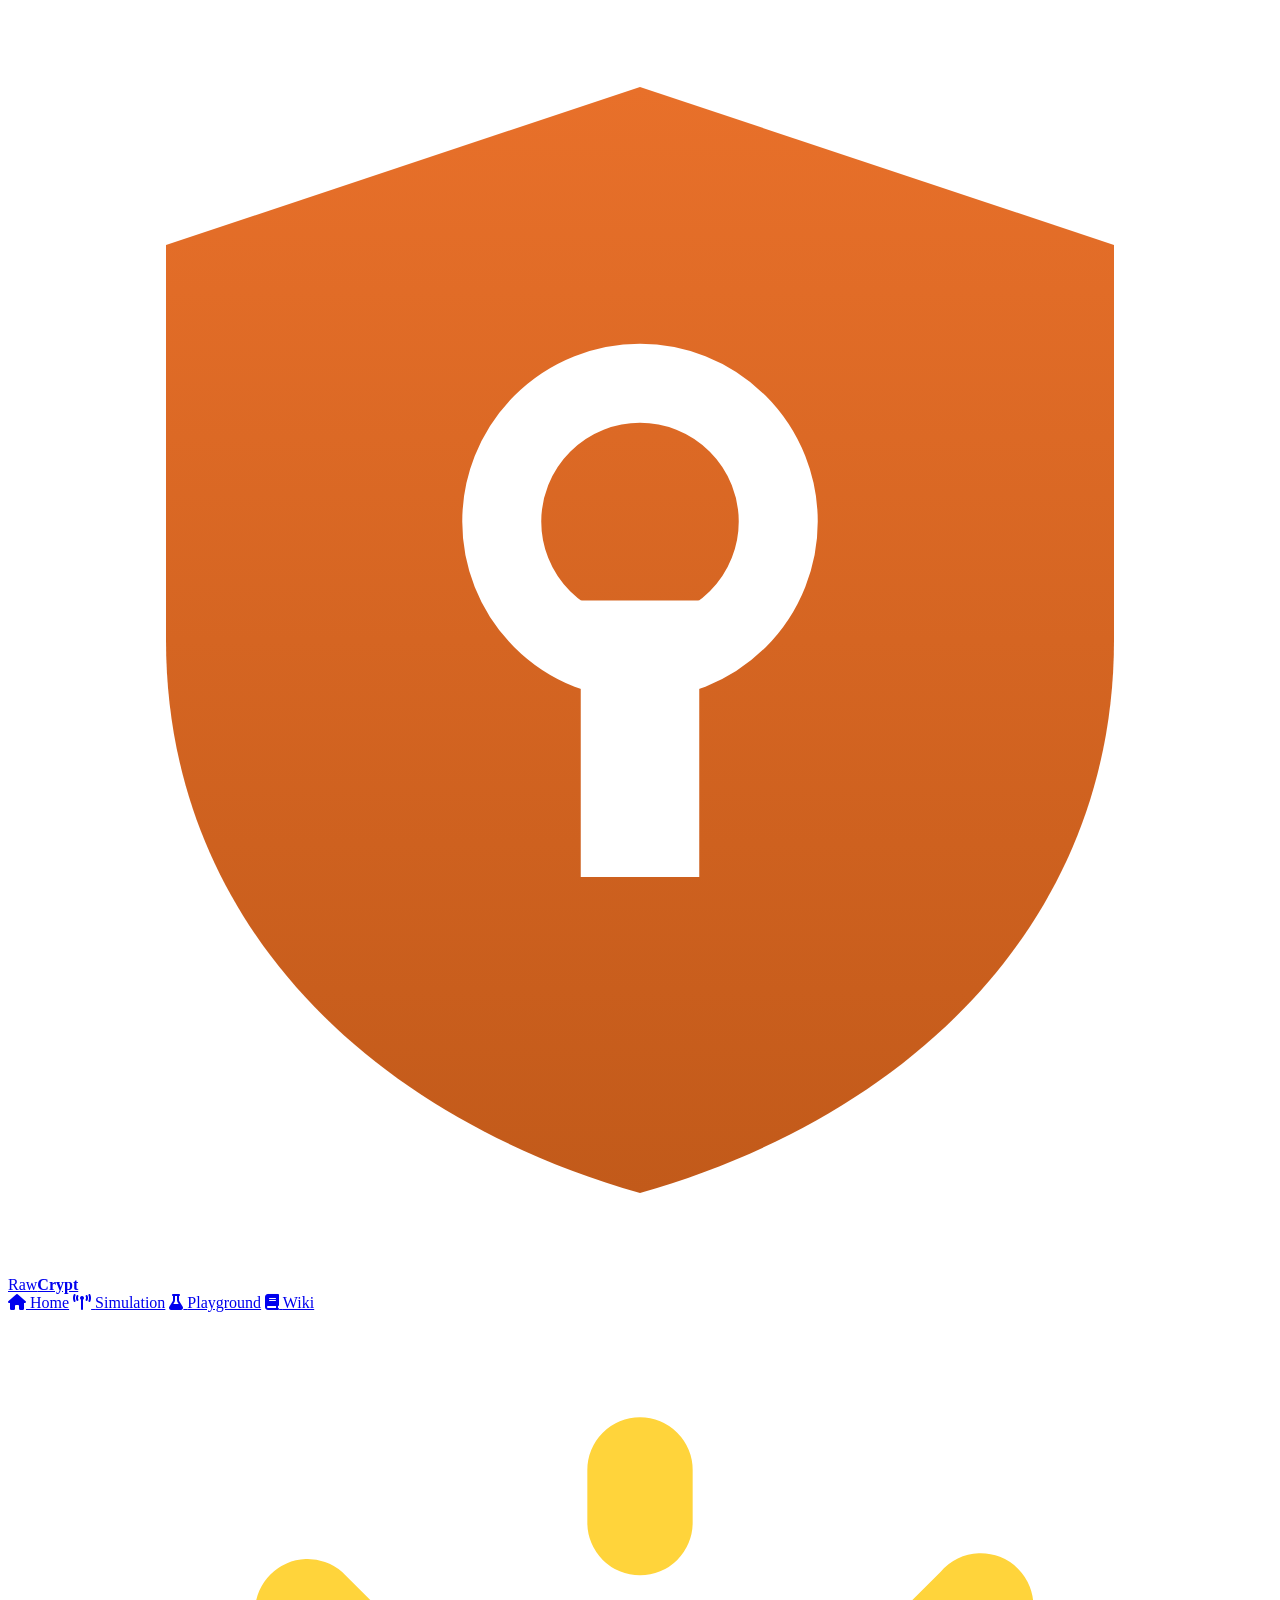
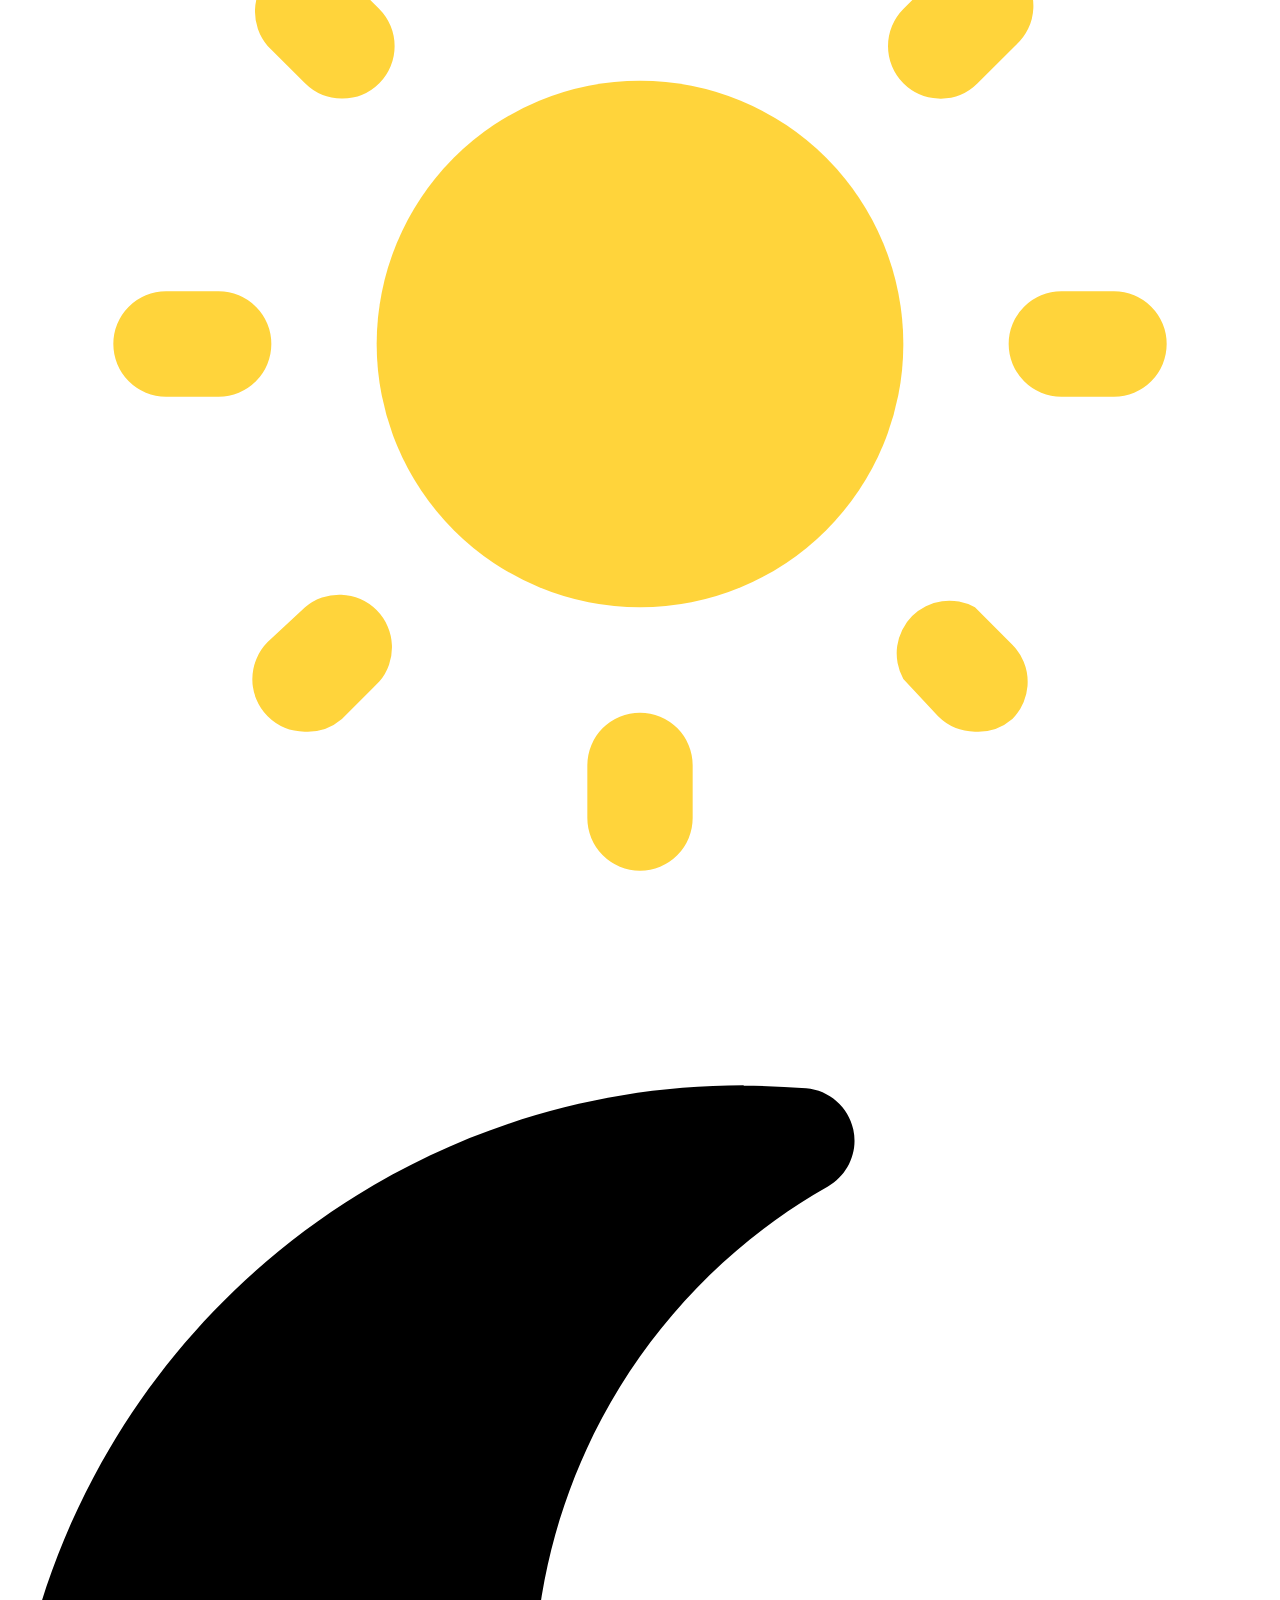
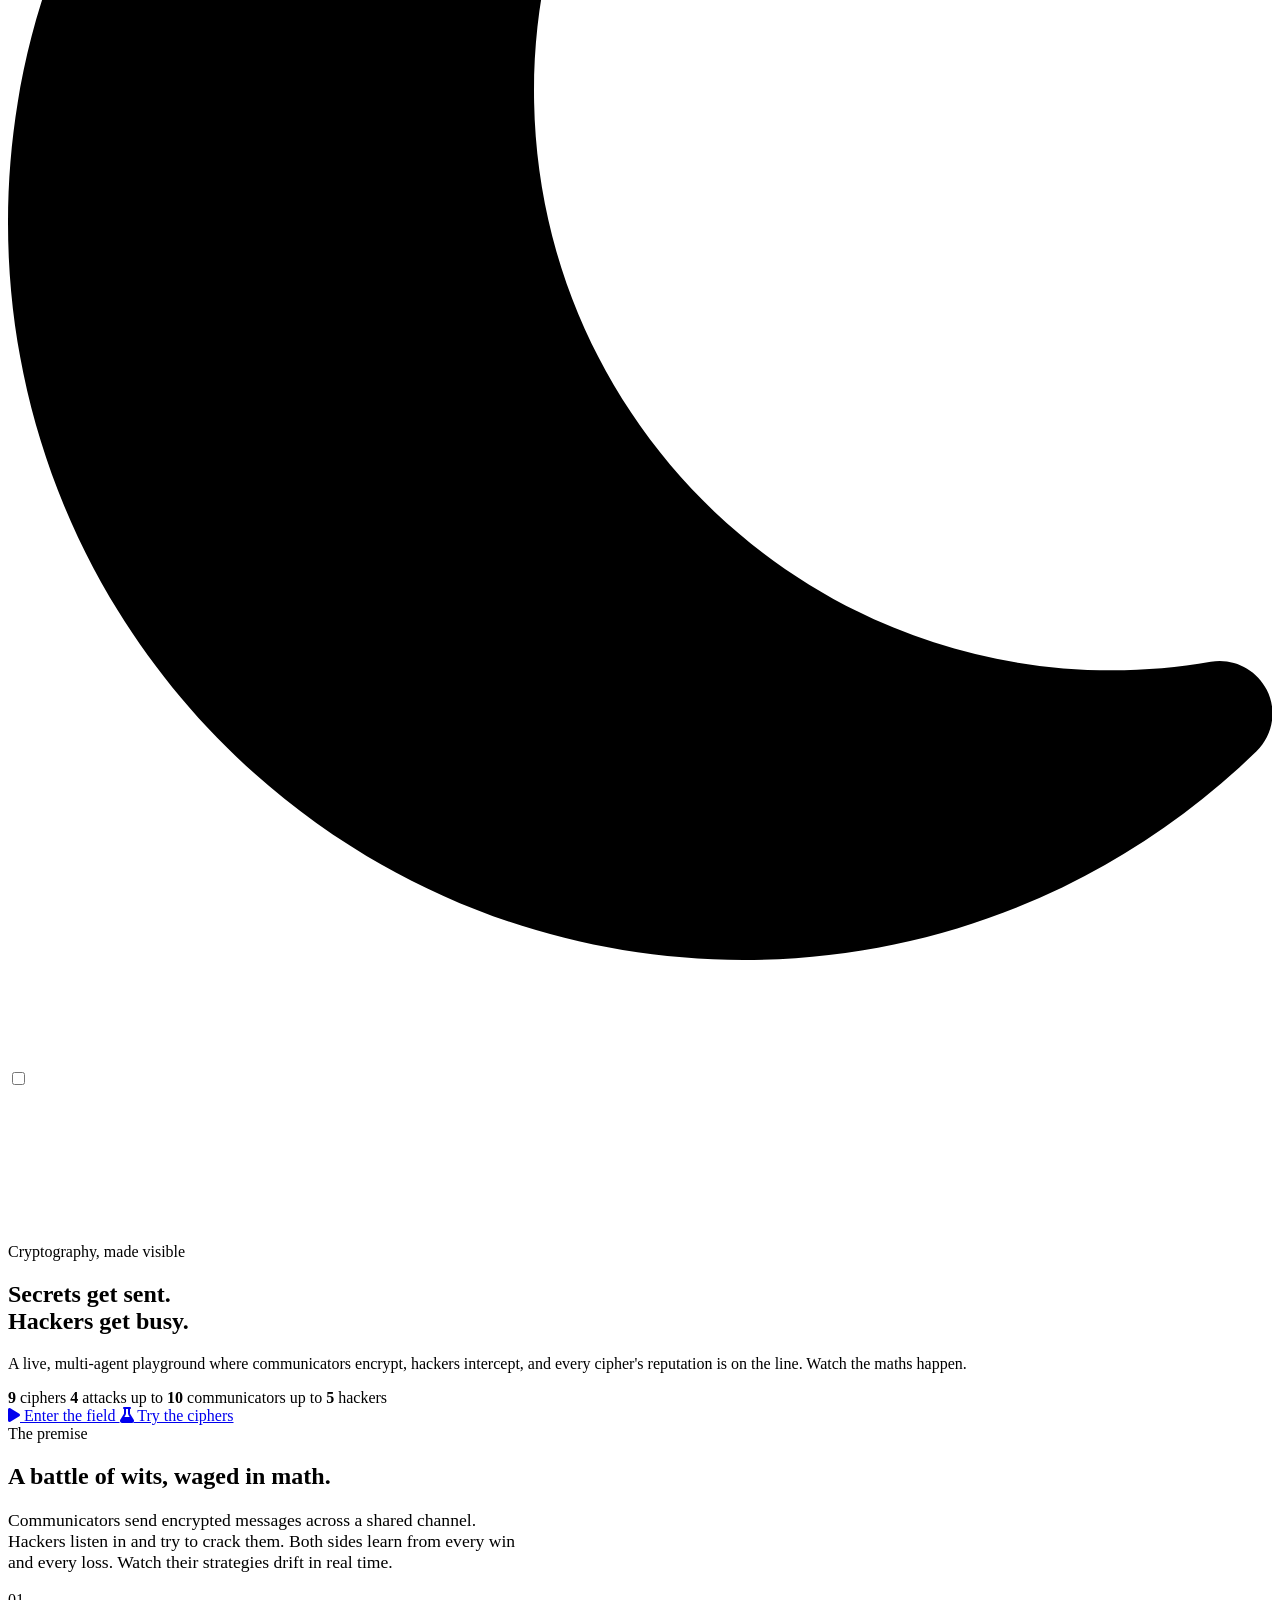
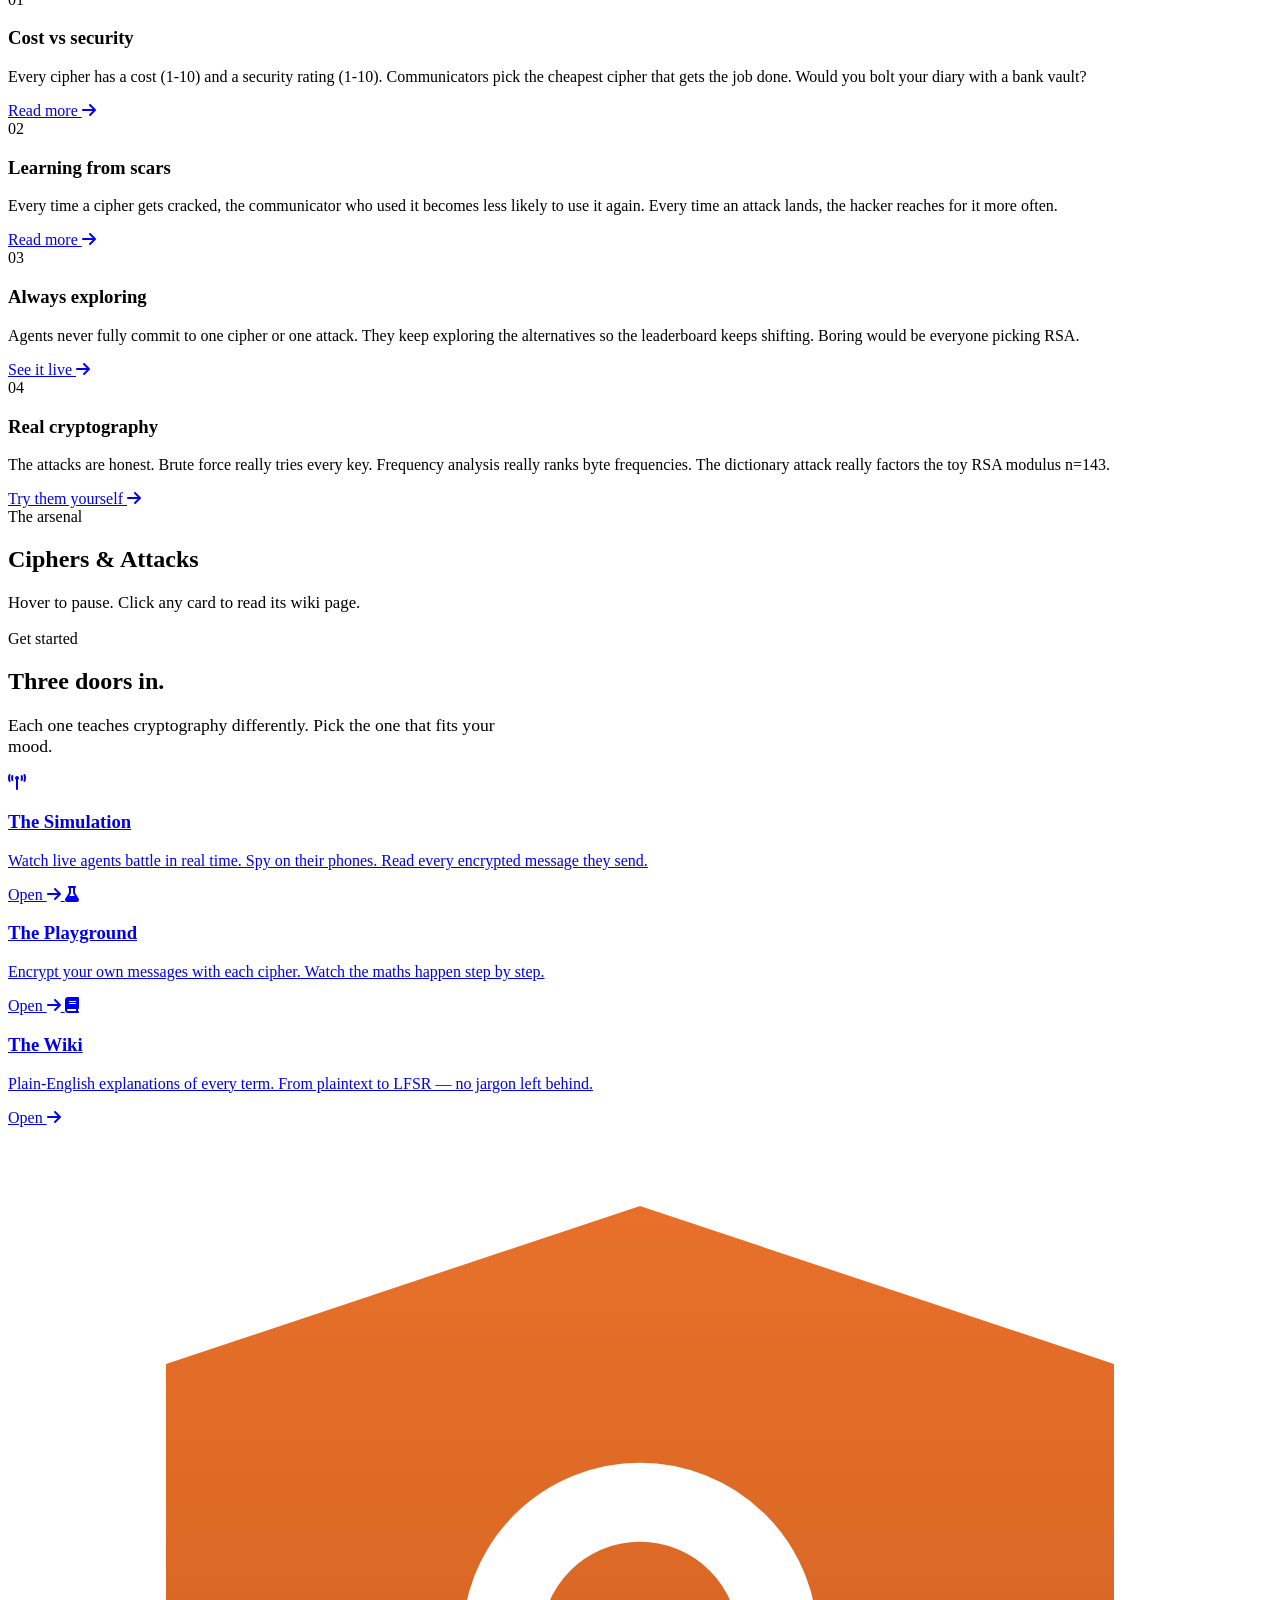
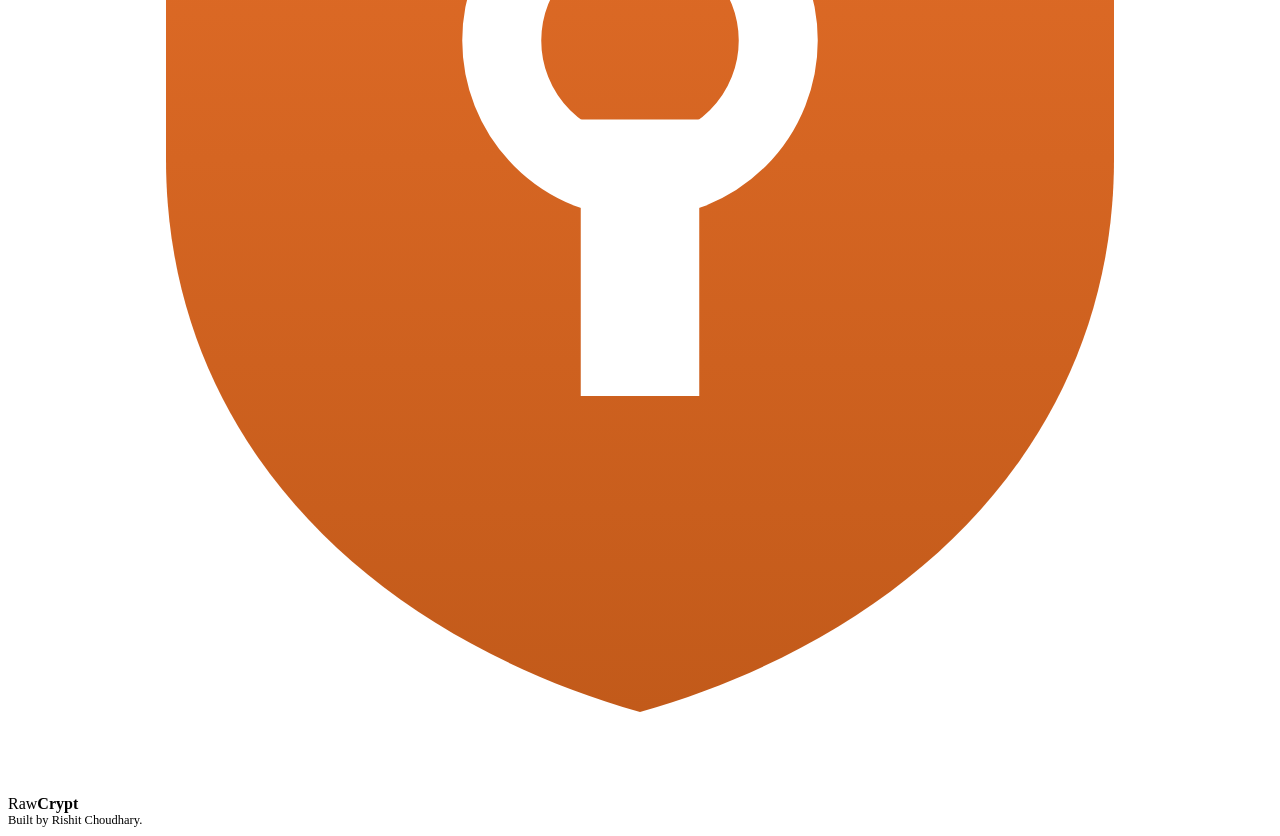
==== commit a4e734a1: "Fix carousel syntax error, add reveal to Three Doors, add footer credit CAROUSEL FIX - Fixed SyntaxE" ====
--- a/frontend/index.html
+++ b/frontend/index.html
@@ -106,7 +106,7 @@
 </section>
 
 
-<section class="section">
+<section class="section reveal">
     <div class="container">
         <div class="section-header">
             <div class="eyebrow">Get started</div>
@@ -115,19 +115,19 @@
         </div>
 
         <div class="doors-row">
-            <a href="/simulation" class="door-card">
+            <a href="/simulation" class="door-card reveal reveal-delay-1">
                 <i class="fa-solid fa-tower-broadcast door-icon"></i>
                 <h3>The Simulation</h3>
                 <p>Watch live agents battle in real time. Spy on their phones. Read every encrypted message they send.</p>
                 <span class="more">Open <i class="fa-solid fa-arrow-right"></i></span>
             </a>
-            <a href="/playground" class="door-card">
+            <a href="/playground" class="door-card reveal reveal-delay-2">
                 <i class="fa-solid fa-flask door-icon"></i>
                 <h3>The Playground</h3>
                 <p>Encrypt your own messages with each cipher. Watch the maths happen step by step.</p>
                 <span class="more">Open <i class="fa-solid fa-arrow-right"></i></span>
             </a>
-            <a href="/wiki" class="door-card">
+            <a href="/wiki" class="door-card reveal reveal-delay-3">
                 <i class="fa-solid fa-book door-icon"></i>
                 <h3>The Wiki</h3>
                 <p>Plain-English explanations of every term. From plaintext to LFSR — no jargon left behind.</p>
@@ -140,7 +140,7 @@
 <footer>
     <div class="container">
         <div class="brand-mark"><span class="glyph"><svg xmlns="http://www.w3.org/2000/svg" viewBox="0 0 32 32"><defs><linearGradient id="bg" x1="0" y1="0" x2="0" y2="1"><stop offset="0" stop-color="#e8702a"/><stop offset="1" stop-color="#c25a1a"/></linearGradient></defs><path d="M16 2 L28 6 V16 C28 23 23 28 16 30 C9 28 4 23 4 16 V6 Z" fill="url(#bg)"/><circle cx="16" cy="13" r="3.5" fill="none" stroke="#fff" stroke-width="2"/><rect x="14.5" y="15" width="3" height="7" fill="#fff"/></svg></span><span class="word">Raw<b>Crypt</b></span></div>
-        <div style="font-family:var(--font-mono);font-size:0.78rem;color:var(--text-dim)">Built for curious teenagers</div>
+        <div style="font-family:var(--font-mono);font-size:0.78rem;color:var(--text-dim)">Built by <a href="https://rishitc17.github.io" target="_blank" style="color:var(--accent);text-decoration:none">Rishit Choudhary</a>.</div>
     </div>
 </footer>
 
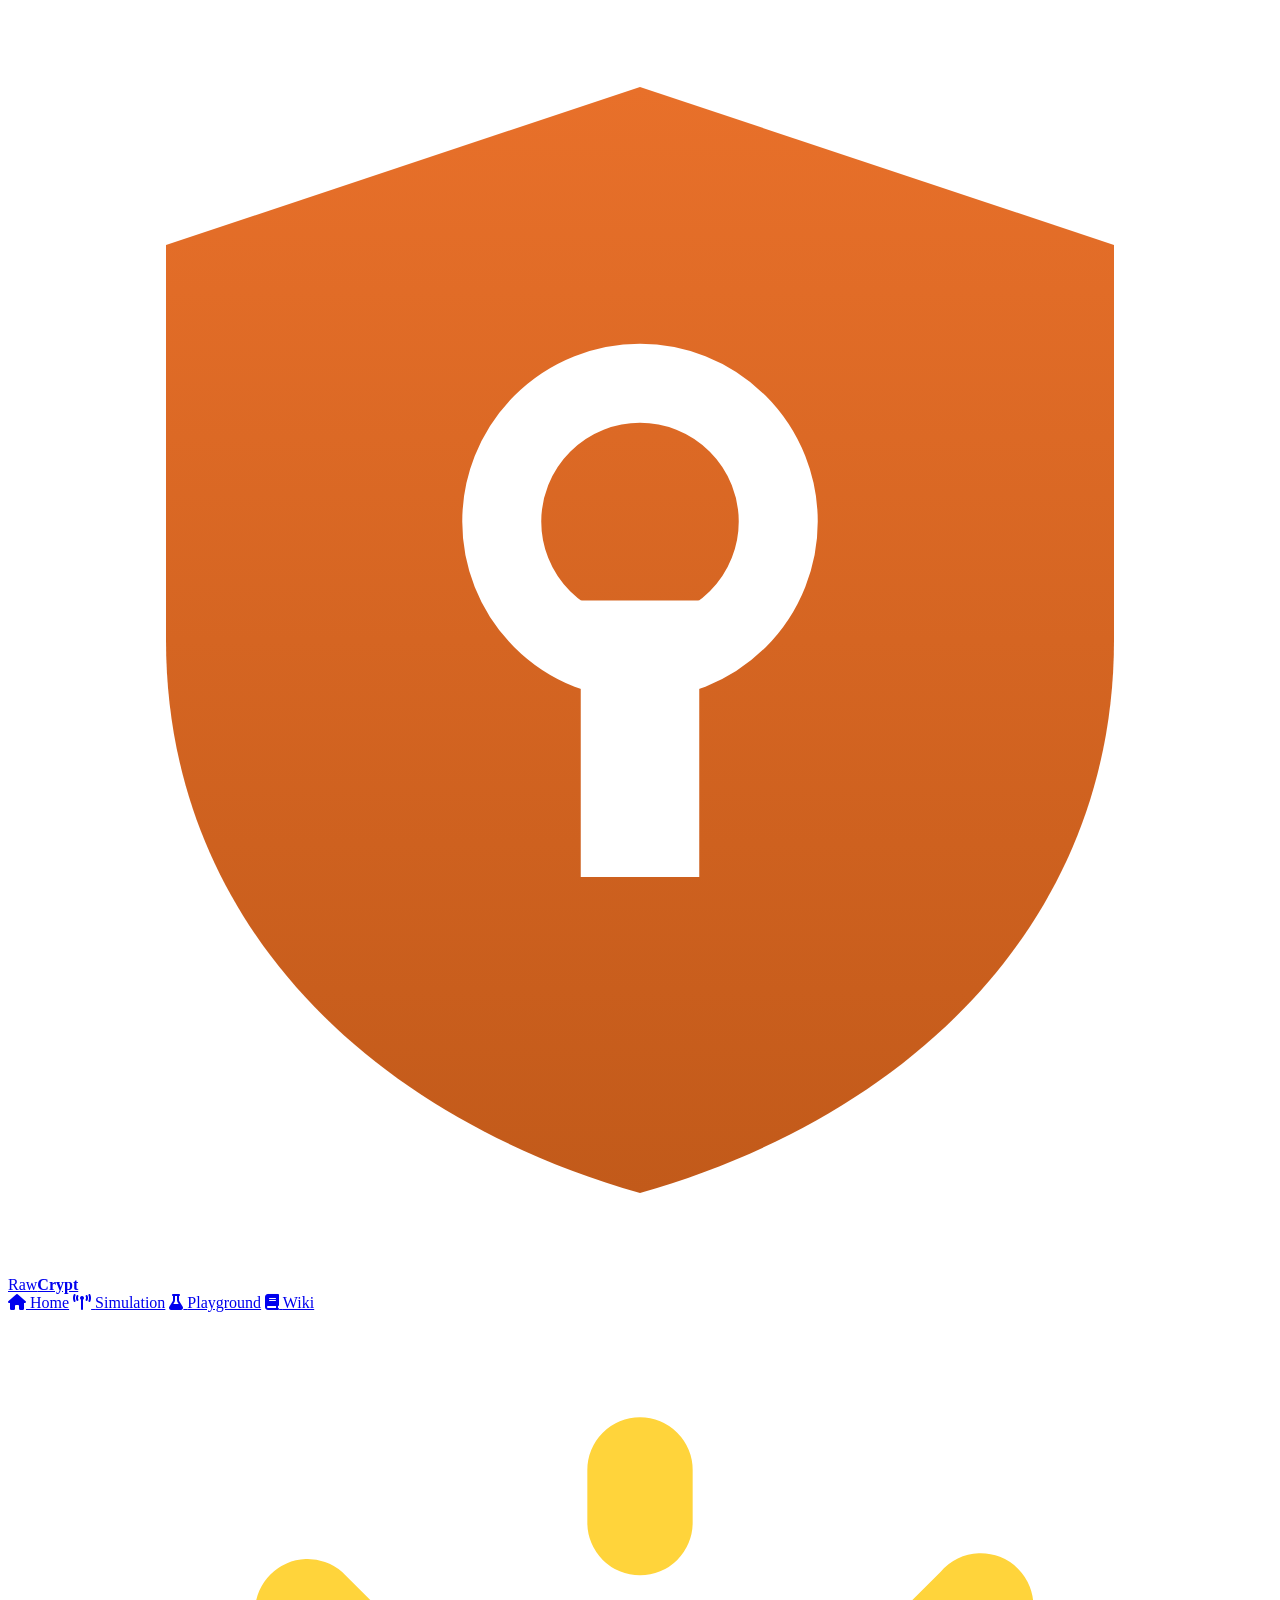
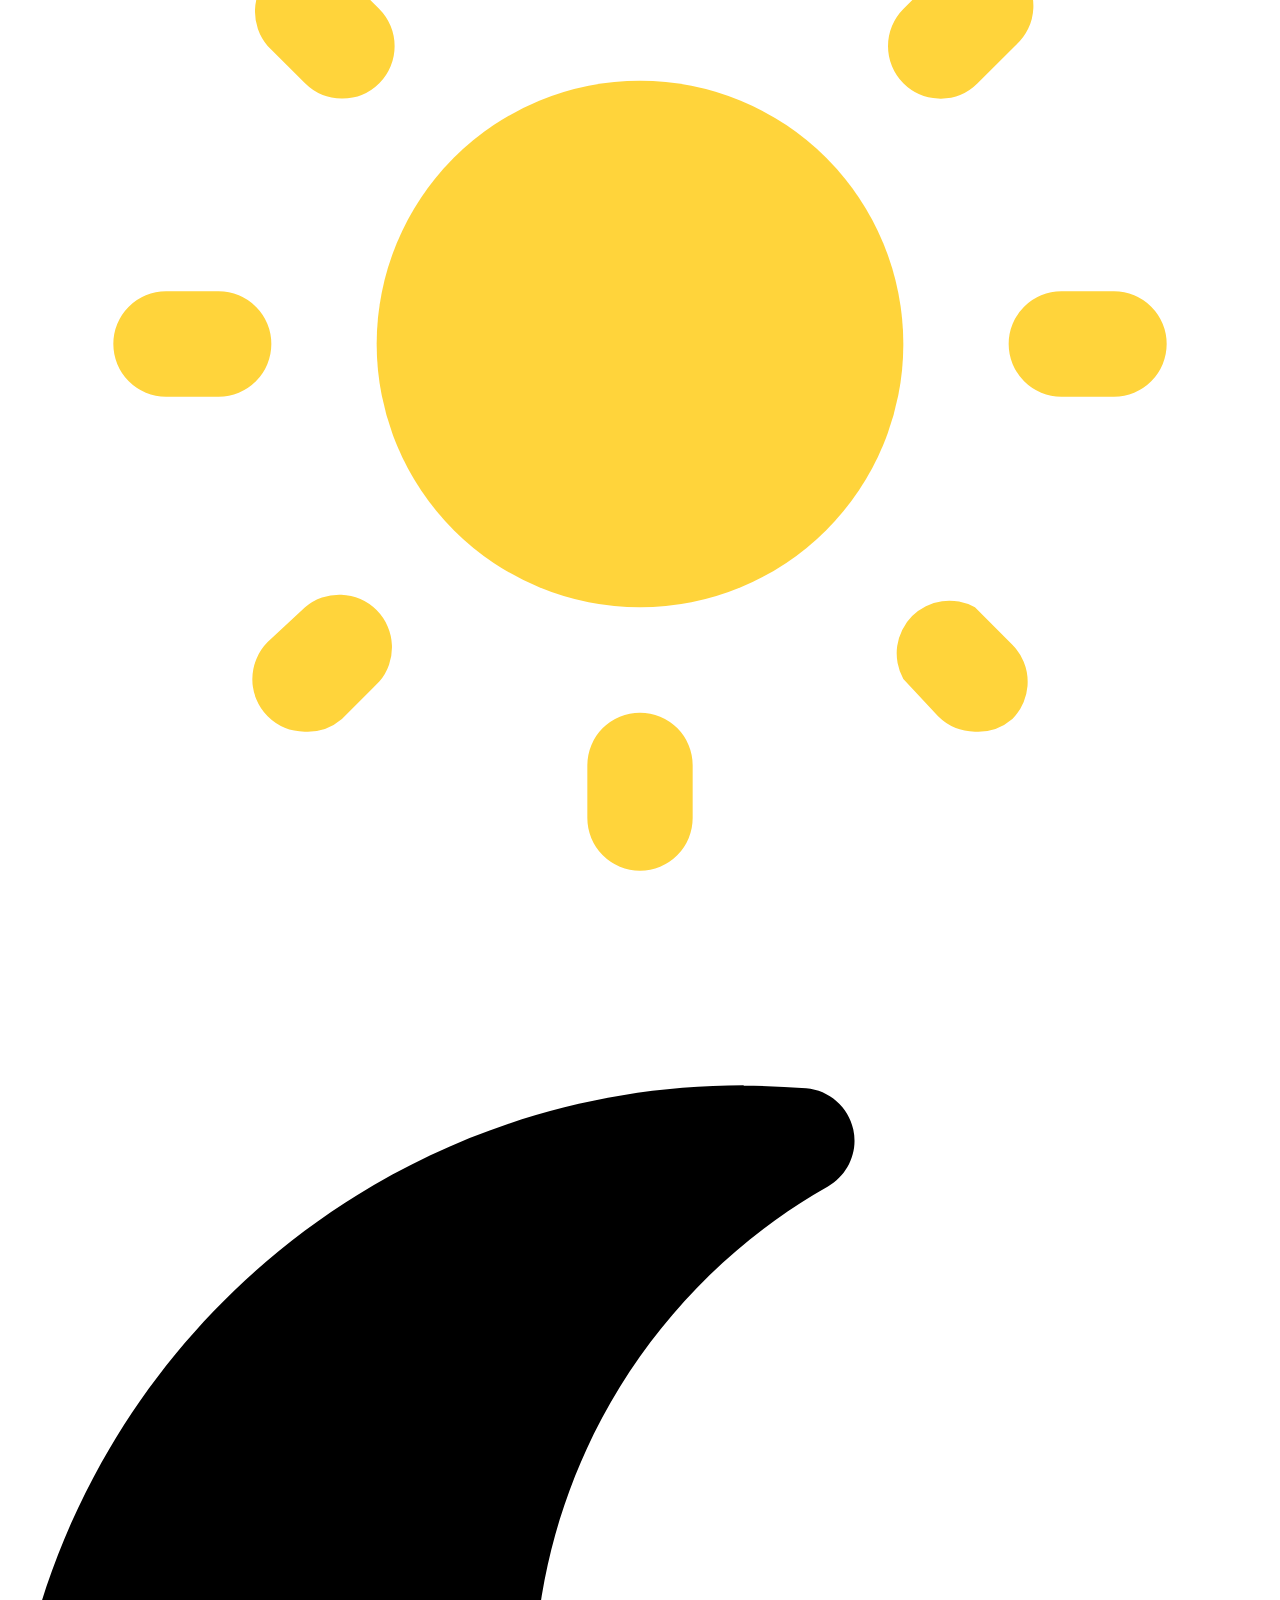
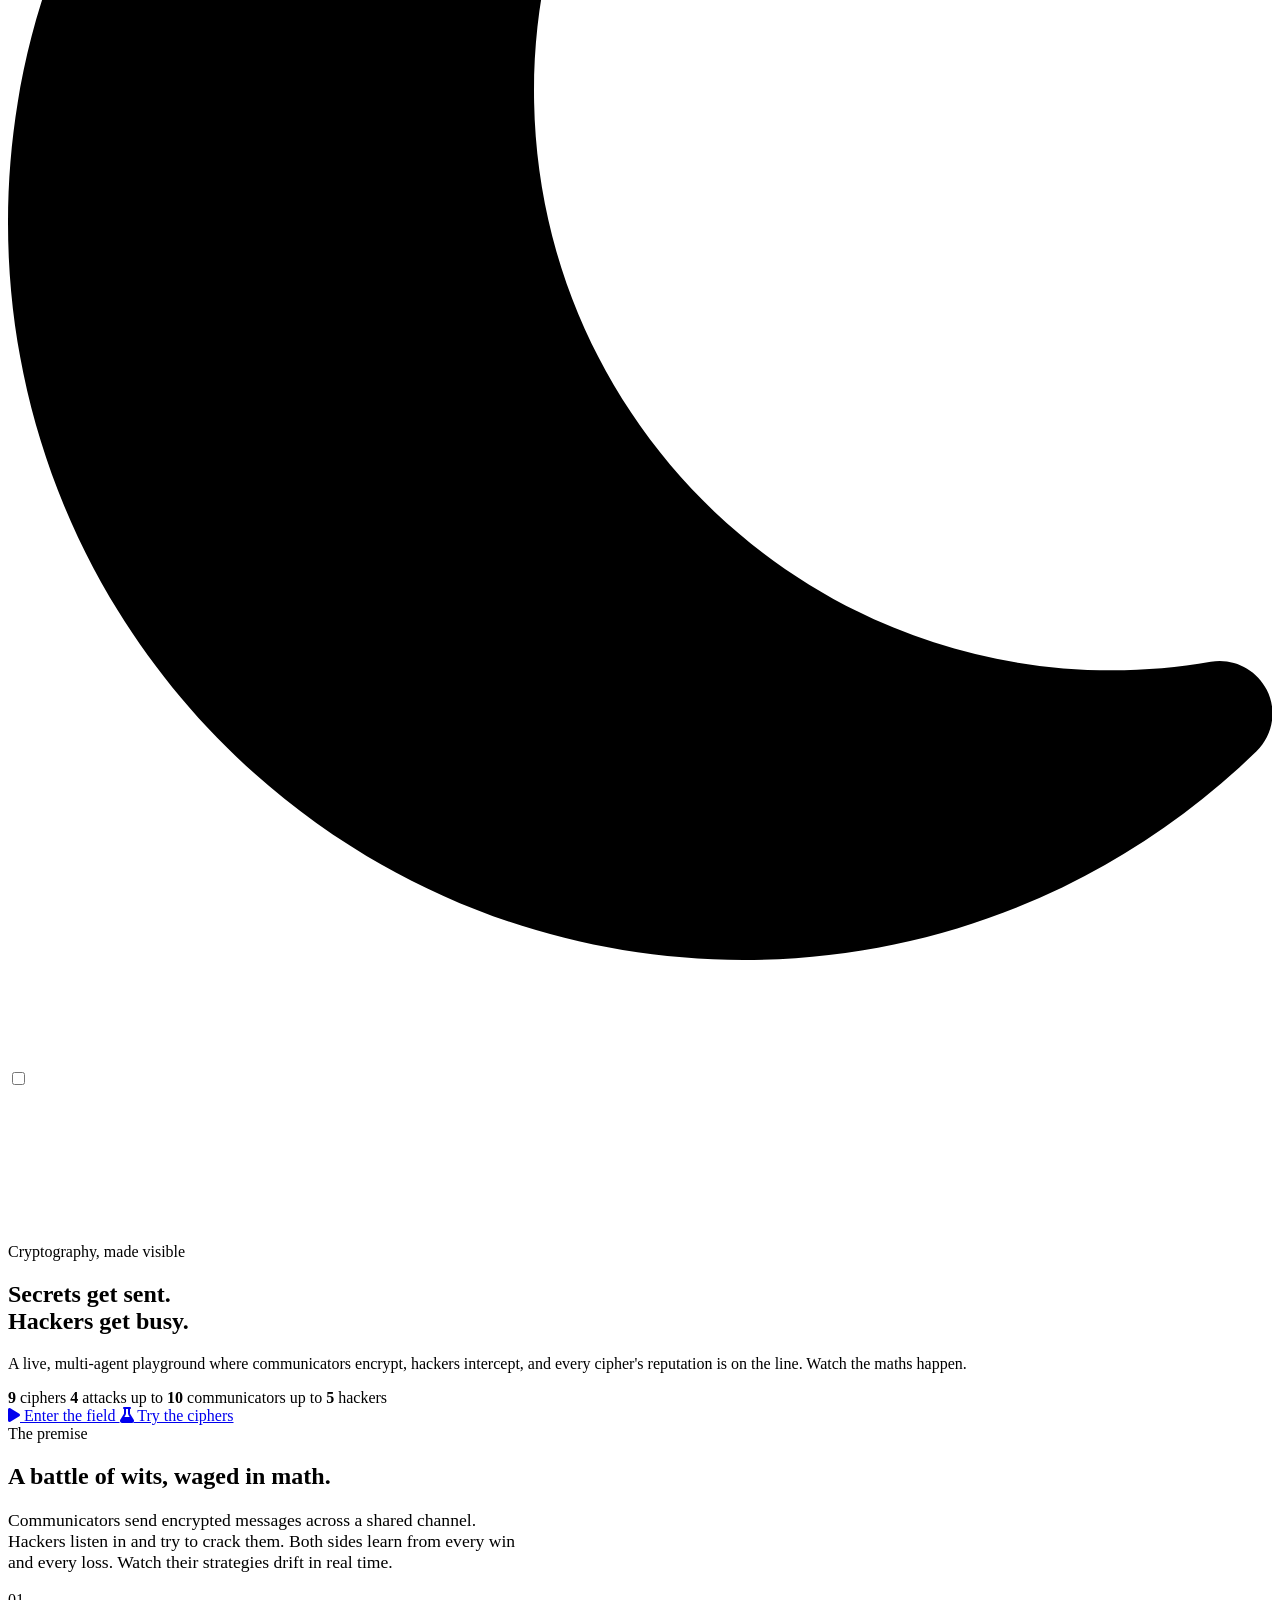
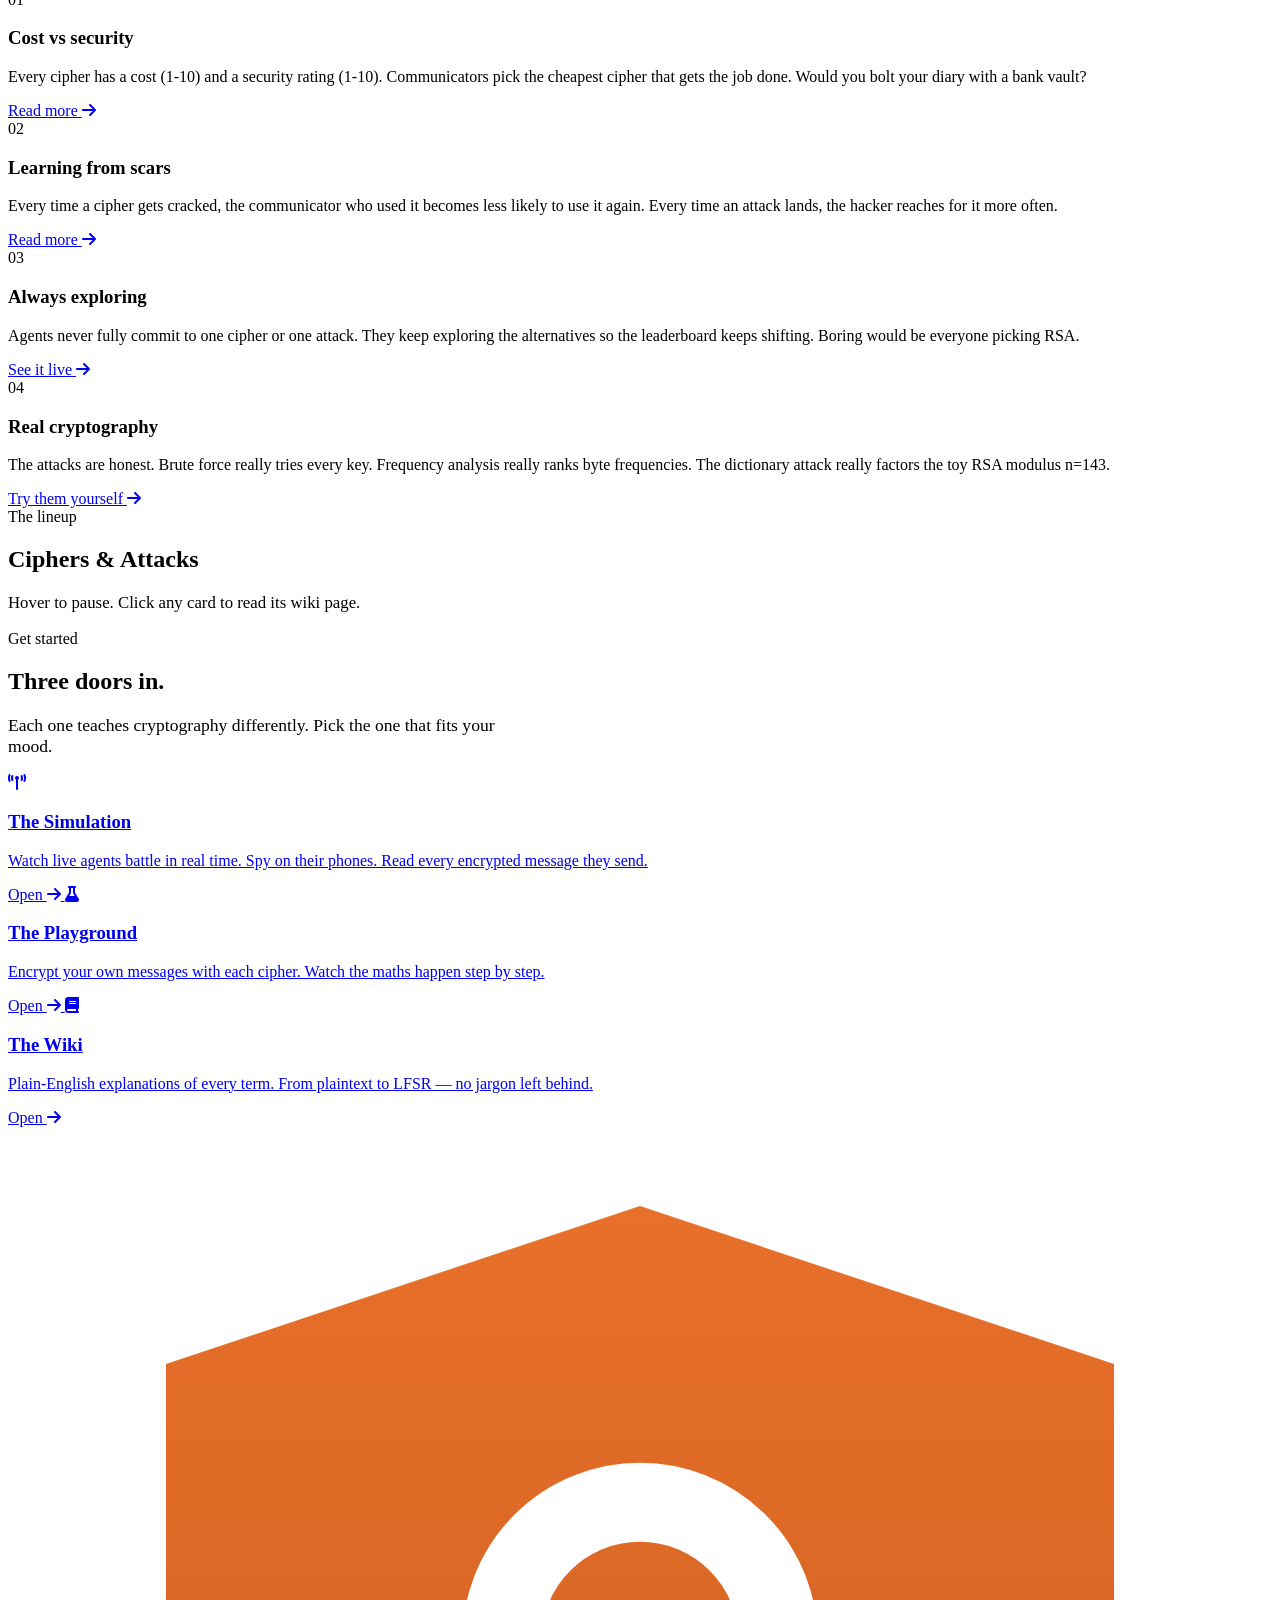
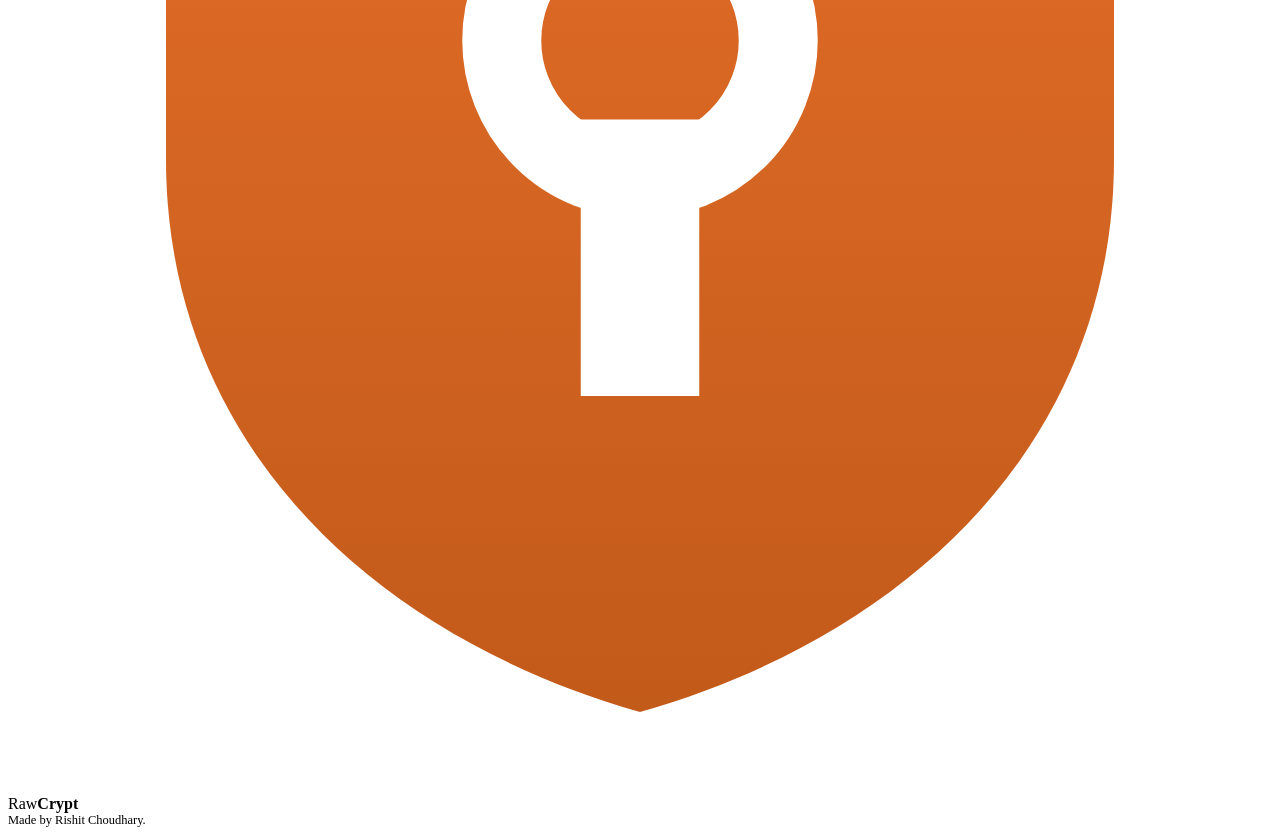
==== commit c8bbd167: "Fix substitution round-trip, Made by, lineup rename, attack card styling SUBSTITUTION CIPHER FIX - F" ====
--- a/frontend/index.html
+++ b/frontend/index.html
@@ -94,7 +94,7 @@
 
 <section class="carousel-section reveal">
     <div class="carousel-header">
-        <div class="eyebrow">The arsenal</div>
+        <div class="eyebrow">The lineup</div>
         <h2>Ciphers &amp; Attacks</h2>
         <p style="color:var(--text-muted);font-size:1.05rem">Hover to pause. Click any card to read its wiki page.</p>
     </div>
@@ -140,7 +140,7 @@
 <footer>
     <div class="container">
         <div class="brand-mark"><span class="glyph"><svg xmlns="http://www.w3.org/2000/svg" viewBox="0 0 32 32"><defs><linearGradient id="bg" x1="0" y1="0" x2="0" y2="1"><stop offset="0" stop-color="#e8702a"/><stop offset="1" stop-color="#c25a1a"/></linearGradient></defs><path d="M16 2 L28 6 V16 C28 23 23 28 16 30 C9 28 4 23 4 16 V6 Z" fill="url(#bg)"/><circle cx="16" cy="13" r="3.5" fill="none" stroke="#fff" stroke-width="2"/><rect x="14.5" y="15" width="3" height="7" fill="#fff"/></svg></span><span class="word">Raw<b>Crypt</b></span></div>
-        <div style="font-family:var(--font-mono);font-size:0.78rem;color:var(--text-dim)">Built by <a href="https://rishitc17.github.io" target="_blank" style="color:var(--accent);text-decoration:none">Rishit Choudhary</a>.</div>
+        <div style="font-family:var(--font-mono);font-size:0.78rem;color:var(--text-dim)">Made by <a href="https://rishitc17.github.io" target="_blank" style="color:var(--accent);text-decoration:none">Rishit Choudhary</a>.</div>
     </div>
 </footer>
 
